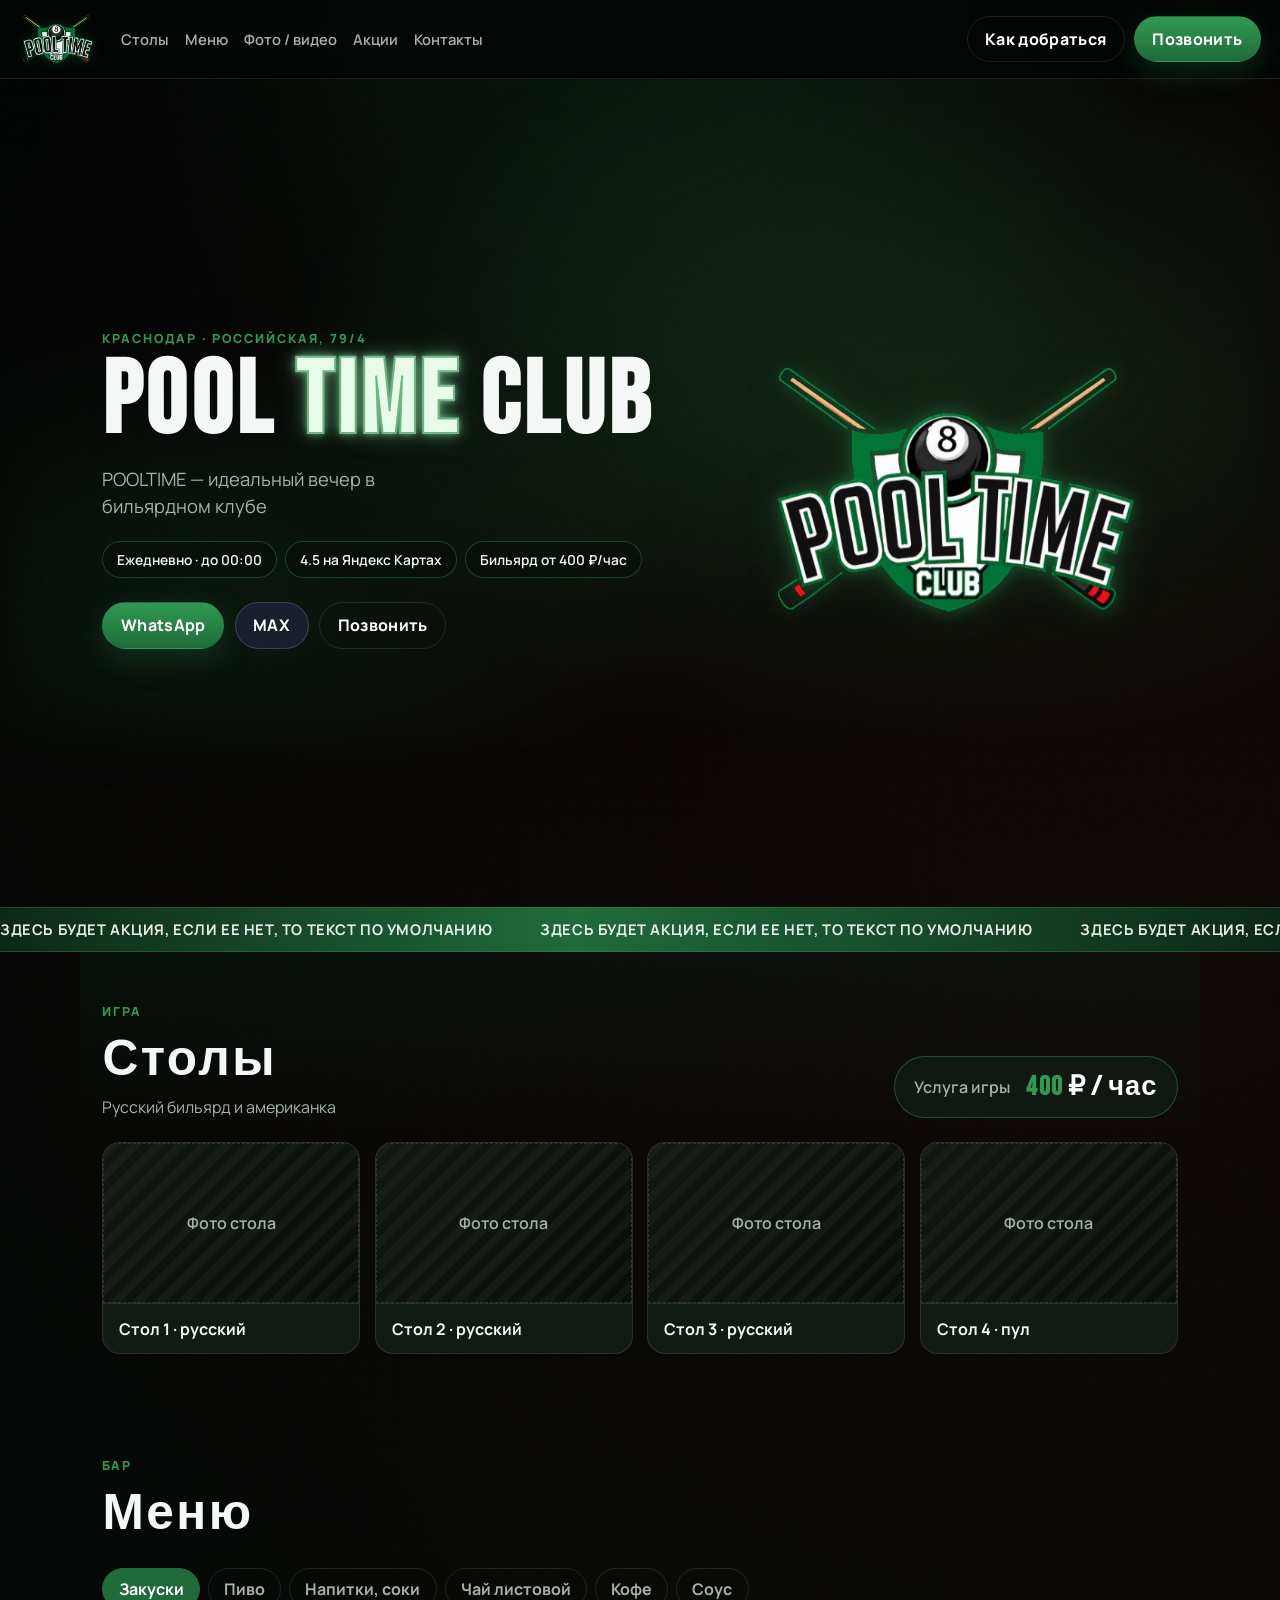
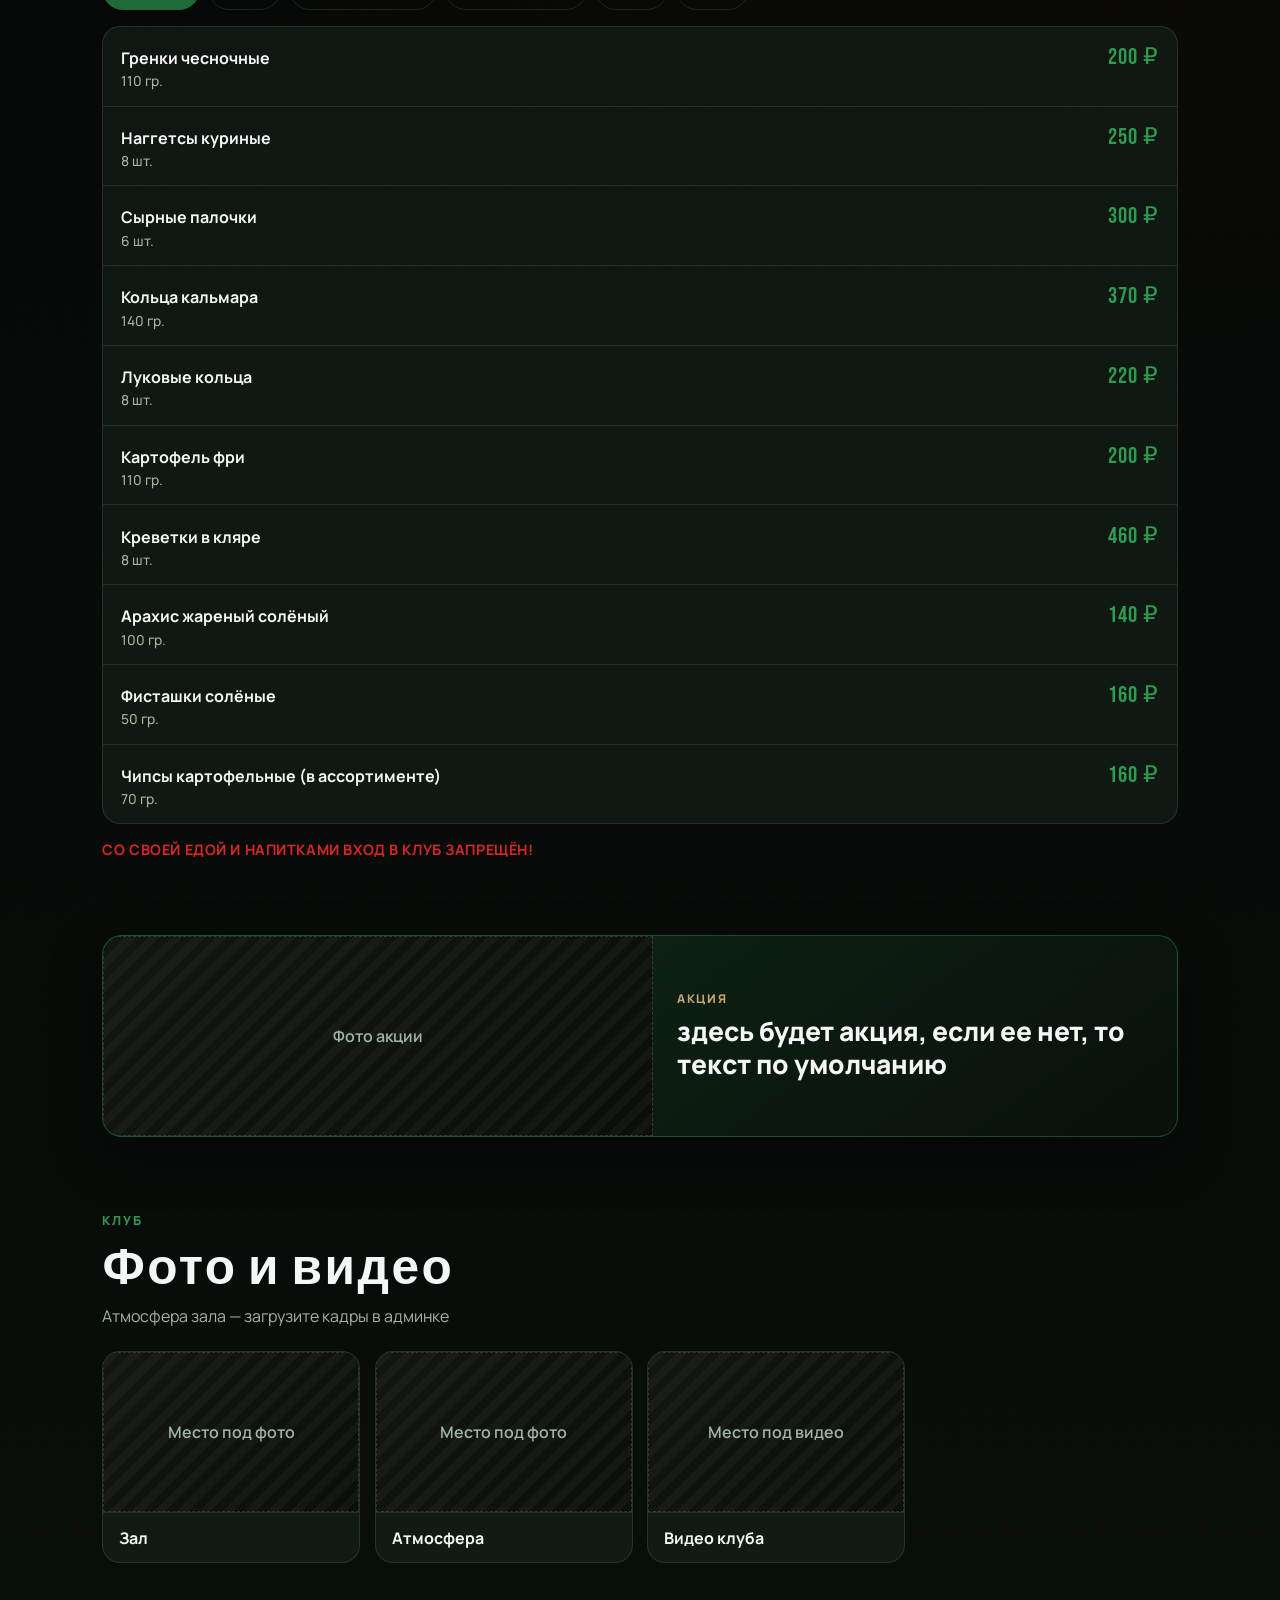
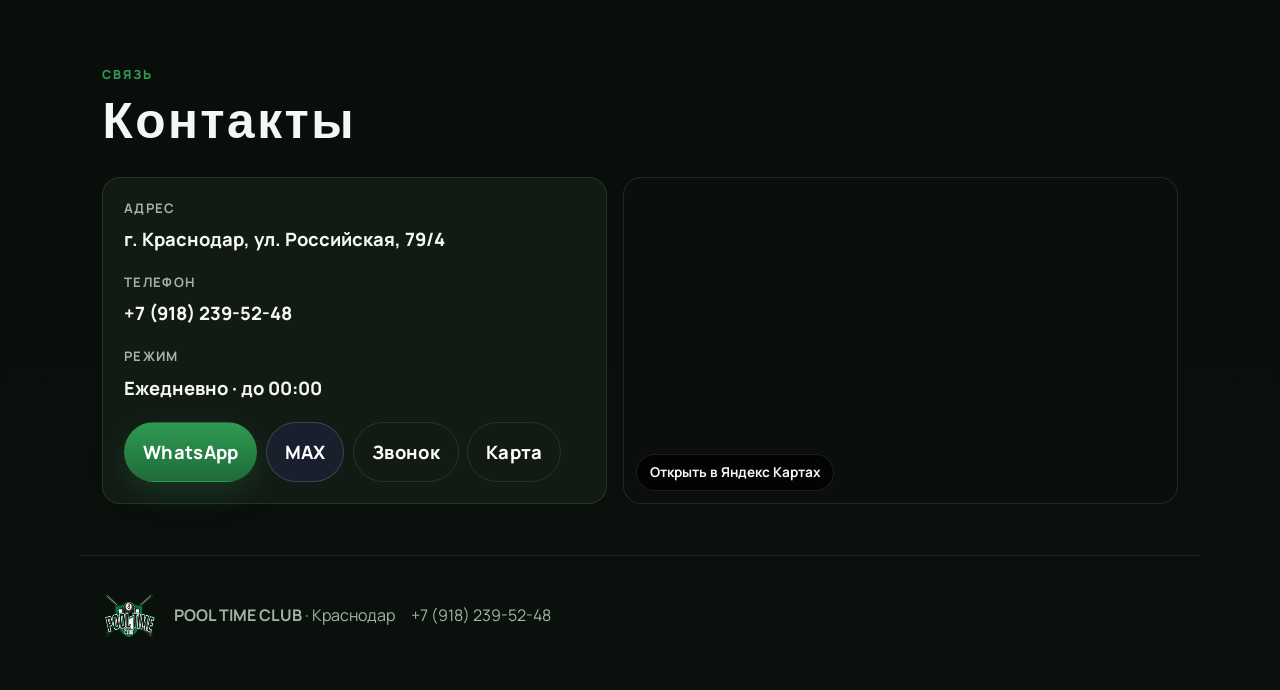
==== index.html @ 6d389b81 "Add files via upload" ====
<!DOCTYPE html>
<html lang="ru" translate="no" class="notranslate">
<head>
  <meta charset="UTF-8" />
  <meta name="viewport" content="width=device-width, initial-scale=1" />
  <meta name="google" content="notranslate" />
  <title>POOL TIME CLUB — бильярд в Краснодаре</title>
  <meta name="description" content="Бильярдный клуб Pool Time: столы, меню, скидки. Краснодар, ул. Российская, 79/4." />
  <link rel="preconnect" href="https://fonts.googleapis.com" />
  <link rel="preconnect" href="https://fonts.gstatic.com" crossorigin />
  <link href="https://fonts.googleapis.com/css2?family=Bebas+Neue&family=Manrope:wght@400;500;600;700;800&display=swap" rel="stylesheet" />
  <link rel="stylesheet" href="styles.css" />
</head>
<body>
  <header class="top">
    <a class="brand" href="#top">
      <img src="img/logo.png?v=edge2" alt="POOL TIME CLUB" width="160" height="113" />
    </a>
    <nav class="nav" id="nav">
      <a href="#tables">Столы</a>
      <a href="#menu">Меню</a>
      <a href="#media">Фото / видео</a>
      <a href="#promo">Акции</a>
      <a href="#contacts">Контакты</a>
    </nav>
    <div class="top__actions">
      <a class="btn btn--ghost" href="#contacts">Как добраться</a>
      <a class="btn btn--primary" id="btn-call-top" href="tel:+79182395248">Позвонить</a>
    </div>
    <button class="nav-toggle" type="button" aria-label="Меню" aria-expanded="false"><span></span></button>
  </header>

  <main id="top">
    <section class="hero">
      <div class="hero__atmosphere" aria-hidden="true"></div>
      <div class="hero__copy">
        <p class="eyebrow">Краснодар · Российская, 79/4</p>
        <h1>POOL <span>TIME</span> CLUB</h1>
        <p class="hero__lead" id="hero-tagline">POOLTIME — идеальный вечер в бильярдном клубе</p>
        <div class="hero__meta">
          <span id="hero-hours">Ежедневно · до 00:00</span>
          <span id="hero-rating">4.5 на Яндекс Картах</span>
          <span id="hero-price">Бильярд от 600 ₽/час</span>
        </div>
        <div class="hero__cta">
          <a class="btn btn--primary" id="btn-wa" href="https://wa.me/79182395248" target="_blank" rel="noopener">WhatsApp</a>
          <a class="btn btn--max" id="btn-max" href="https://max.ru/" target="_blank" rel="noopener">MAX</a>
          <a class="btn btn--ghost" id="btn-call" href="tel:+79182395248">Позвонить</a>
        </div>
      </div>
      <div class="hero__badge" aria-hidden="true">
        <img src="img/logo.png?v=edge2" alt="" />
      </div>
    </section>

    <div class="promo-rail" id="promo-rail" aria-live="polite">
      <div class="promo-rail__track" id="promo-track"></div>
    </div>

    <section class="section section--tables" id="tables">
      <div class="section-head section-head--row">
        <div>
          <p class="eyebrow">Игра</p>
          <h2>Столы</h2>
          <p class="section-lead" id="tables-note">Русский бильярд и американка</p>
        </div>
        <div class="price-pill" id="billiard-pill">
          <span>Услуга игры</span>
          <strong><em id="billiard-price">600</em> ₽ / час</strong>
        </div>
      </div>
      <div class="cards" id="tables-grid"></div>
    </section>

    <section class="section section--menu" id="menu">
      <div class="section-head">
        <p class="eyebrow">Бар</p>
        <h2>Меню</h2>
      </div>
      <div class="menu-tabs" id="menu-tabs" role="tablist"></div>
      <div class="menu-panel" id="menu-panel"></div>
      <p class="menu-note" id="menu-note">Со своей едой и напитками вход в клуб запрещён!</p>
    </section>

    <section class="section section--promo" id="promo">
      <div class="promo-card" id="promo-card">
        <div class="promo-card__media" id="promo-media">
          <div class="placeholder">Фото акции</div>
        </div>
        <div class="promo-card__body">
          <p class="promo-card__label">Акция</p>
          <p class="promo-card__text" id="promo-text">POOLTIME — идеальный вечер в бильярдном клубе</p>
        </div>
      </div>
    </section>

    <section class="section section--media" id="media">
      <div class="section-head">
        <p class="eyebrow">Клуб</p>
        <h2>Фото и видео</h2>
        <p class="section-lead">Атмосфера зала — загрузите кадры в админке</p>
      </div>
      <div class="media-grid" id="media-grid"></div>
    </section>

    <section class="section section--contacts" id="contacts">
      <div class="section-head">
        <p class="eyebrow">Связь</p>
        <h2>Контакты</h2>
      </div>
      <div class="contacts">
        <div class="contacts__info">
          <p><span>Адрес</span><a id="contact-address" href="https://yandex.ru/maps/-/CXBAMBNb" target="_blank" rel="noopener">г. Краснодар, ул. Российская, 79/4</a></p>
          <p><span>Телефон</span><a id="contact-phone" href="tel:+79182395248">+7 (918) 239-52-48</a></p>
          <p><span>Режим</span><strong id="contact-hours">Ежедневно · до 00:00</strong></p>
          <div class="contacts__btns">
            <a class="btn btn--primary" id="c-wa" href="https://wa.me/79182395248" target="_blank" rel="noopener">WhatsApp</a>
            <a class="btn btn--max" id="c-max" href="https://max.ru/" target="_blank" rel="noopener">MAX</a>
            <a class="btn btn--ghost" id="c-call" href="tel:+79182395248">Звонок</a>
            <a class="btn btn--ghost" id="c-maps" href="https://yandex.ru/maps/-/CXBAMBNb" target="_blank" rel="noopener">Карта</a>
          </div>
        </div>
        <div class="contacts__map">
          <iframe title="Pool Time на карте" src="https://yandex.ru/map-widget/v1/?ll=39.050367%2C45.035900&amp;z=16&amp;pt=39.050367,45.035900,pm2rdm&amp;l=map" loading="lazy" referrerpolicy="no-referrer-when-downgrade"></iframe>
          <a class="map-fallback" href="https://yandex.ru/maps/-/CXBAMBNb" target="_blank" rel="noopener">Открыть в Яндекс Картах</a>
        </div>
      </div>
    </section>
  </main>

  <footer class="foot">
    <img src="img/logo.png?v=edge2" alt="" width="72" height="51" />
    <p><strong>POOL TIME CLUB</strong> · Краснодар</p>
    <p id="foot-phone">+7 (918) 239-52-48</p>
  </footer>

  <script src="script.js"></script>
</body>
</html>
---- styles.css ----
:root {
  --bg: #040605;
  --bg-2: #0a100c;
  --panel: #121a14;
  --line: rgba(255, 255, 255, 0.1);
  --green: #1f6b3a;
  --green-2: #2f9a52;
  --green-soft: rgba(47, 154, 82, 0.18);
  --felt: #163d24;
  --text: #f4f7f5;
  --muted: #a3b3a8;
  --red: #d62828;
  --wood: #c4a574;
  --radius: 18px;
  --font: "Manrope", system-ui, sans-serif;
  --display: "Bebas Neue", Impact, sans-serif;
}

* { box-sizing: border-box; }
html { scroll-behavior: smooth; }
body {
  margin: 0;
  font-family: var(--font);
  color: var(--text);
  background-color: var(--bg);
  background-image:
    radial-gradient(ellipse 80% 50% at 50% -10%, rgba(47, 154, 82, 0.2), transparent 55%),
    radial-gradient(circle at 90% 20%, rgba(214, 40, 40, 0.06), transparent 40%),
    linear-gradient(180deg, #020303 0%, var(--bg) 18%, var(--bg-2) 100%);
  min-height: 100vh;
}
img { max-width: 100%; display: block; }
a { color: inherit; text-decoration: none; }
button, input, textarea, select { font: inherit; }

.top {
  position: sticky;
  top: 0;
  z-index: 40;
  display: flex;
  align-items: center;
  gap: 1rem;
  padding: 0.7rem 1.2rem;
  background: rgba(4, 6, 5, 0.92);
  backdrop-filter: blur(14px);
  border-bottom: 1px solid var(--line);
}
.brand img {
  width: 78px;
  height: auto;
  background: transparent;
  filter: drop-shadow(0 0 6px rgba(47, 154, 82, 0.28));
}
.nav {
  display: flex;
  gap: 1rem;
  margin-left: 0.5rem;
  flex: 1;
}
.nav a {
  color: var(--muted);
  font-weight: 600;
  font-size: 0.92rem;
}
.nav a:hover { color: #fff; }
.top__actions { display: flex; gap: 0.55rem; }
.nav-toggle {
  display: none;
  width: 44px; height: 44px;
  border: 1px solid var(--line);
  border-radius: 12px;
  background: transparent;
  position: relative;
}
.nav-toggle span,
.nav-toggle span::before,
.nav-toggle span::after {
  content: "";
  position: absolute;
  left: 12px; right: 12px;
  height: 2px;
  background: #fff;
  top: 50%;
}
.nav-toggle span::before { top: -7px; }
.nav-toggle span::after { top: 7px; }

.btn {
  display: inline-flex;
  align-items: center;
  justify-content: center;
  gap: 0.4rem;
  min-height: 44px;
  padding: 0.7rem 1.1rem;
  border-radius: 999px;
  border: 1px solid transparent;
  font-weight: 750;
  letter-spacing: 0.02em;
  transition: 0.2s ease;
  cursor: pointer;
}
.btn--primary {
  background: linear-gradient(180deg, var(--green-2), var(--green));
  color: #fff;
  box-shadow: 0 10px 30px rgba(31, 107, 58, 0.35);
}
.btn--primary:hover { filter: brightness(1.08); transform: translateY(-1px); }
.btn--max {
  background: #1a1f2e;
  border-color: rgba(255,255,255,0.16);
  color: #fff;
}
.btn--ghost {
  background: transparent;
  border-color: var(--line);
  color: #fff;
}
.btn--ghost:hover { border-color: rgba(255,255,255,0.35); }

/* —— Hero: fuller first viewport —— */
.hero {
  display: grid;
  grid-template-columns: 1.15fr 0.85fr;
  gap: 2rem;
  align-items: center;
  min-height: calc(100vh - 72px);
  padding: 2.5rem 1.4rem 3rem;
  max-width: 1120px;
  margin: 0 auto;
  position: relative;
  overflow: visible;
}
.hero__atmosphere {
  position: absolute;
  inset: -5% -8% auto -8%;
  height: 85%;
  pointer-events: none;
  background:
    radial-gradient(ellipse 70% 75% at 72% 48%, rgba(47, 154, 82, 0.2), transparent 72%),
    radial-gradient(ellipse 50% 55% at 18% 78%, rgba(22, 61, 36, 0.35), transparent 70%);
  filter: blur(28px);
  z-index: 0;
  opacity: 0.95;
}
.hero__copy,
.hero__badge { position: relative; z-index: 1; }
.eyebrow {
  color: var(--green-2);
  text-transform: uppercase;
  letter-spacing: 0.16em;
  font-size: 0.78rem;
  font-weight: 800;
  margin: 0 0 0.6rem;
}
.hero h1 {
  font-family: var(--display);
  font-size: clamp(3.6rem, 9vw, 6.4rem);
  line-height: 0.9;
  margin: 0;
  letter-spacing: 0.04em;
}
.hero h1 span {
  color: #e8fbe8;
  -webkit-text-stroke: 2px #6cb782;
  paint-order: fill stroke;
  text-shadow:
    0 0 6px rgba(108, 183, 130, 0.9),
    0 0 14px rgba(108, 183, 130, 0.65),
    0 0 28px rgba(108, 183, 130, 0.4);
}
.hero__lead {
  margin: 1.1rem 0 1.35rem;
  color: var(--muted);
  font-size: 1.15rem;
  max-width: 34ch;
  line-height: 1.45;
}
.hero__meta {
  display: flex;
  flex-wrap: wrap;
  gap: 0.55rem;
  margin-bottom: 1.5rem;
}
.hero__meta span {
  padding: 0.5rem 0.85rem;
  border-radius: 999px;
  background: rgba(8, 14, 10, 0.75);
  border: 1px solid rgba(47,154,82,0.4);
  font-size: 0.86rem;
  font-weight: 600;
}
.hero__cta { display: flex; flex-wrap: wrap; gap: 0.65rem; }
.hero__badge {
  justify-self: center;
  width: min(400px, 100%);
  animation: floaty 5s ease-in-out infinite;
}
.hero__badge img {
  width: 100%;
  height: auto;
  background: transparent;
  /* glow along silhouette, softer so no square edge */
  filter:
    drop-shadow(0 0 8px rgba(47, 154, 82, 0.4))
    drop-shadow(0 0 20px rgba(47, 154, 82, 0.18));
}
@keyframes floaty {
  0%, 100% { transform: translateY(0); }
  50% { transform: translateY(-10px); }
}

/* —— Marquee under hero —— */
.promo-rail {
  overflow: hidden;
  background:
    linear-gradient(90deg, #0d2818, #1f6b3a 45%, #0d2818);
  border-block: 1px solid rgba(47,154,82,0.35);
  min-height: 44px;
  display: flex;
  align-items: center;
}
.promo-rail__track {
  display: flex;
  gap: 3rem;
  white-space: nowrap;
  width: max-content;
  animation: marquee 90s linear infinite;
  padding: 0.7rem 0;
  font-weight: 700;
  letter-spacing: 0.04em;
  text-transform: uppercase;
  font-size: 0.92rem;
}
.promo-rail__track span { opacity: 0.95; }
@keyframes marquee {
  from { transform: translateX(0); }
  to { transform: translateX(-50%); }
}

.section {
  max-width: 1120px;
  margin: 0 auto;
  padding: 3.2rem 1.4rem;
}
.section--tables {
  background:
    linear-gradient(180deg, rgba(22, 61, 36, 0.18), transparent 40%);
}
.section-head { margin-bottom: 1.5rem; }
.section-head--row {
  display: flex;
  flex-wrap: wrap;
  align-items: flex-end;
  justify-content: space-between;
  gap: 1rem;
}
.section-head h2 {
  font-family: var(--display);
  font-size: clamp(2.1rem, 4.5vw, 3.1rem);
  margin: 0.15rem 0;
  letter-spacing: 0.05em;
}
.section-lead { color: var(--muted); margin: 0.35rem 0 0; }

/* Promo: no giant "Скидки" title — just the card */
.section--promo {
  padding-top: 1.5rem;
  padding-bottom: 1.5rem;
}
.promo-card {
  display: grid;
  grid-template-columns: 1.05fr 1fr;
  gap: 0;
  background: linear-gradient(145deg, rgba(31,107,58,0.35), rgba(10,16,12,0.98));
  border: 1px solid rgba(47,154,82,0.4);
  border-radius: calc(var(--radius) + 2px);
  overflow: hidden;
  min-height: 200px;
  box-shadow: 0 20px 50px rgba(0, 0, 0, 0.35);
}
.promo-card__media {
  min-height: 200px;
  background: #0a0f0b;
  position: relative;
}
.promo-card__media img {
  width: 100%;
  height: 100%;
  object-fit: cover;
  position: absolute;
  inset: 0;
}
.promo-card__body {
  padding: 1.4rem 1.5rem;
  display: grid;
  align-content: center;
  gap: 0.5rem;
}
.promo-card__label {
  margin: 0;
  color: var(--wood);
  text-transform: uppercase;
  letter-spacing: 0.14em;
  font-size: 0.75rem;
  font-weight: 800;
}
.promo-card__text {
  margin: 0;
  font-size: clamp(1.15rem, 2.4vw, 1.65rem);
  font-weight: 800;
  line-height: 1.25;
}

.placeholder {
  width: 100%;
  height: 100%;
  min-height: 160px;
  display: grid;
  place-items: center;
  color: var(--muted);
  border: 1px dashed rgba(255,255,255,0.14);
  background:
    linear-gradient(135deg, rgba(255,255,255,0.03), transparent),
    repeating-linear-gradient(-45deg, transparent, transparent 8px, rgba(255,255,255,0.03) 8px, rgba(255,255,255,0.03) 16px);
  font-weight: 600;
}

.price-pill {
  display: inline-flex;
  align-items: center;
  gap: 1rem;
  padding: 0.85rem 1.2rem;
  border-radius: 999px;
  background: rgba(18, 26, 20, 0.95);
  border: 1px solid rgba(47,154,82,0.45);
  margin: 0;
}
.price-pill span { color: var(--muted); font-weight: 600; }
.price-pill strong {
  font-family: var(--display);
  font-size: 1.7rem;
  letter-spacing: 0.04em;
  color: #fff;
}
.price-pill em { font-style: normal; color: var(--green-2); }

.cards, .media-grid {
  display: grid;
  grid-template-columns: repeat(4, 1fr);
  gap: 0.9rem;
}
.card, .media-card {
  background: var(--panel);
  border: 1px solid var(--line);
  border-radius: var(--radius);
  overflow: hidden;
  min-height: 210px;
  display: flex;
  flex-direction: column;
  transition: border-color 0.2s ease, transform 0.2s ease;
}
.card:hover, .media-card:hover {
  border-color: rgba(47,154,82,0.45);
  transform: translateY(-3px);
}
.card__media, .media-card__media {
  flex: 1;
  min-height: 150px;
  position: relative;
  background: #0a0f0b;
}
.card__media img, .media-card__media img,
.media-card__media video {
  position: absolute;
  inset: 0;
  width: 100%;
  height: 100%;
  object-fit: cover;
}
.card__body, .media-card__body {
  padding: 0.85rem 1rem;
  border-top: 1px solid var(--line);
  font-weight: 700;
}

.menu-tabs {
  display: flex;
  flex-wrap: wrap;
  gap: 0.5rem;
  margin-bottom: 1rem;
}
.menu-tabs button {
  border: 1px solid var(--line);
  background: transparent;
  color: var(--muted);
  border-radius: 999px;
  padding: 0.55rem 0.95rem;
  font-weight: 700;
  cursor: pointer;
}
.menu-tabs button.is-active {
  color: #fff;
  background: var(--green);
  border-color: var(--green);
}
.menu-panel {
  background: rgba(18, 26, 20, 0.9);
  border: 1px solid var(--line);
  border-radius: var(--radius);
  overflow: hidden;
}
.menu-row {
  display: grid;
  grid-template-columns: 1fr auto;
  gap: 0.8rem;
  padding: 0.95rem 1.1rem;
  border-bottom: 1px solid var(--line);
  align-items: baseline;
}
.menu-row:last-child { border-bottom: 0; }
.menu-row__name { font-weight: 700; }
.menu-row__meta {
  display: block;
  color: var(--muted);
  font-size: 0.86rem;
  font-weight: 500;
  margin-top: 0.15rem;
}
.menu-row__price {
  font-family: var(--display);
  font-size: 1.45rem;
  letter-spacing: 0.04em;
  color: var(--green-2);
  white-space: nowrap;
}
.menu-note {
  margin: 1rem 0 0;
  color: var(--red);
  font-weight: 700;
  text-transform: uppercase;
  letter-spacing: 0.04em;
  font-size: 0.9rem;
}

.contacts {
  display: grid;
  grid-template-columns: 1fr 1.1fr;
  gap: 1rem;
}
.contacts__info {
  background: var(--panel);
  border: 1px solid var(--line);
  border-radius: var(--radius);
  padding: 1.3rem;
  display: grid;
  gap: 1rem;
}
.contacts__info p { margin: 0; display: grid; gap: 0.25rem; }
.contacts__info span {
  color: var(--muted);
  font-size: 0.82rem;
  text-transform: uppercase;
  letter-spacing: 0.1em;
  font-weight: 700;
}
.contacts__info a, .contacts__info strong {
  font-size: 1.15rem;
  font-weight: 750;
}
.contacts__btns { display: flex; flex-wrap: wrap; gap: 0.55rem; }
.contacts__map {
  border-radius: var(--radius);
  overflow: hidden;
  border: 1px solid var(--line);
  background: #0a0f0b;
  min-height: 320px;
  position: relative;
}
.contacts__map iframe {
  width: 100%;
  height: 100%;
  min-height: 320px;
  border: 0;
  filter: grayscale(0.25) contrast(1.05);
}
.map-fallback {
  position: absolute;
  left: 12px; bottom: 12px;
  padding: 0.55rem 0.8rem;
  border-radius: 999px;
  background: rgba(0,0,0,0.75);
  border: 1px solid var(--line);
  font-weight: 700;
  font-size: 0.85rem;
}

.foot {
  max-width: 1120px;
  margin: 0 auto;
  padding: 2rem 1.4rem 3rem;
  display: flex;
  align-items: center;
  gap: 1rem;
  color: var(--muted);
  border-top: 1px solid var(--line);
}
.foot img { width: 56px; }

@media (max-width: 920px) {
  .hero {
    grid-template-columns: 1fr;
    min-height: auto;
    padding-top: 1.5rem;
    padding-bottom: 2rem;
  }
  .promo-card, .contacts { grid-template-columns: 1fr; }
  .cards, .media-grid { grid-template-columns: repeat(2, 1fr); }
  .hero__badge { order: -1; width: min(240px, 62%); margin: 0 auto; }
  .nav, .top__actions { display: none; }
  .top.is-open .nav {
    display: flex;
    flex-direction: column;
    position: absolute;
    left: 0; right: 0; top: 100%;
    background: #0b0f0c;
    padding: 1rem 1.2rem 1.2rem;
    border-bottom: 1px solid var(--line);
  }
  .nav-toggle { display: inline-block; margin-left: auto; }
  .section-head--row { align-items: flex-start; }
}
@media (max-width: 560px) {
  .cards, .media-grid { grid-template-columns: 1fr; }
}
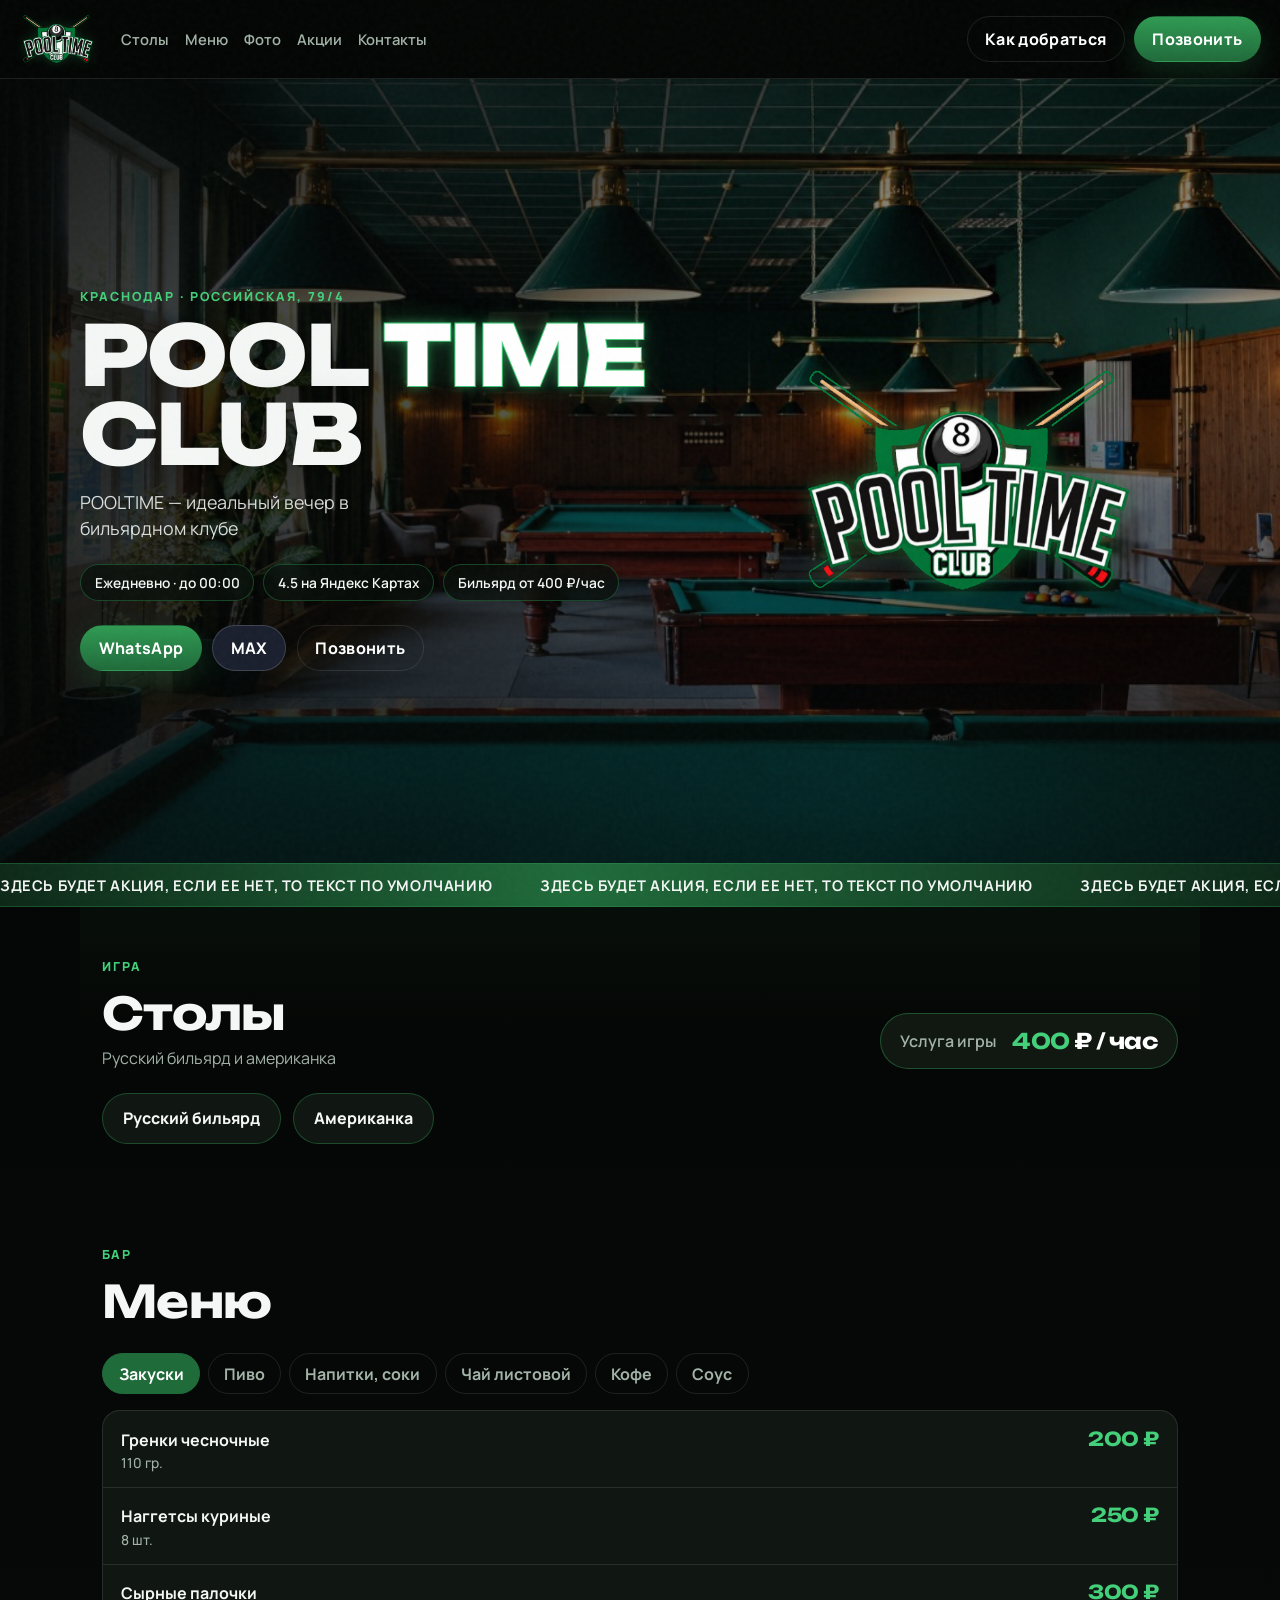
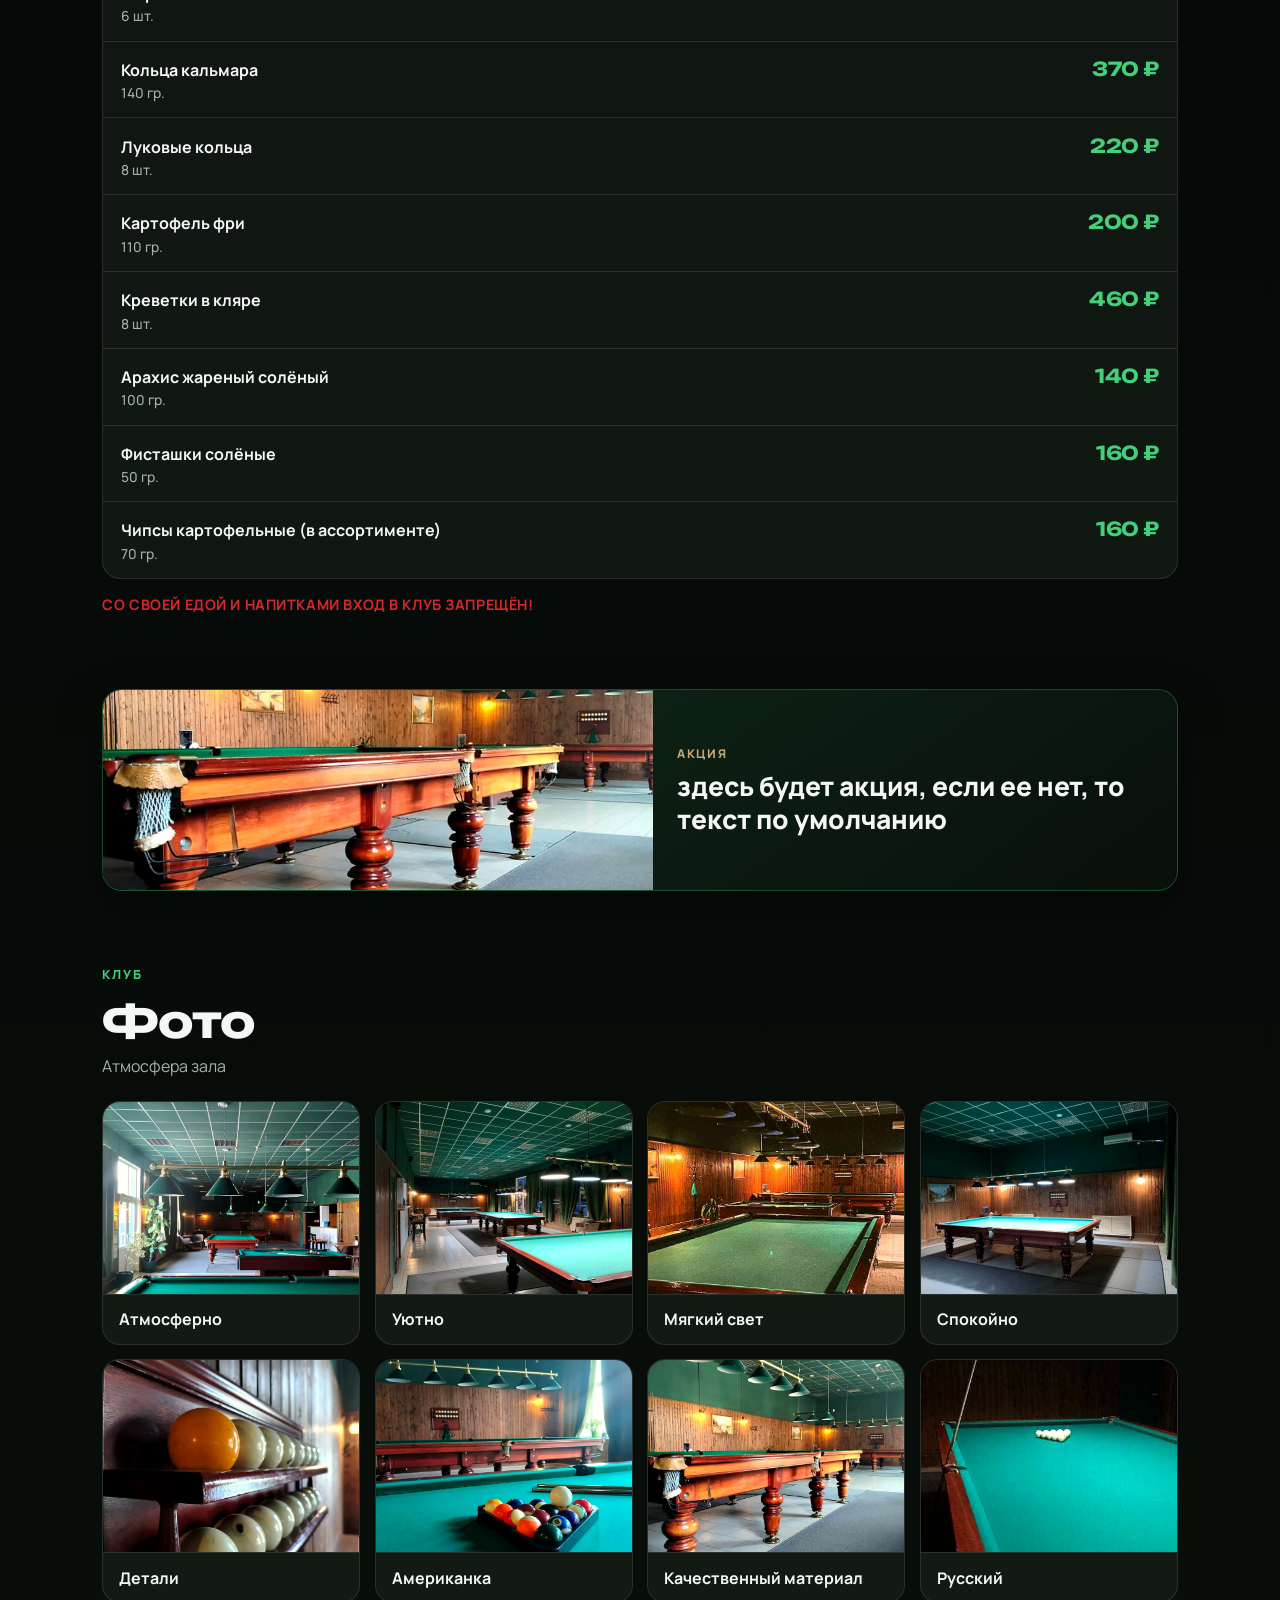
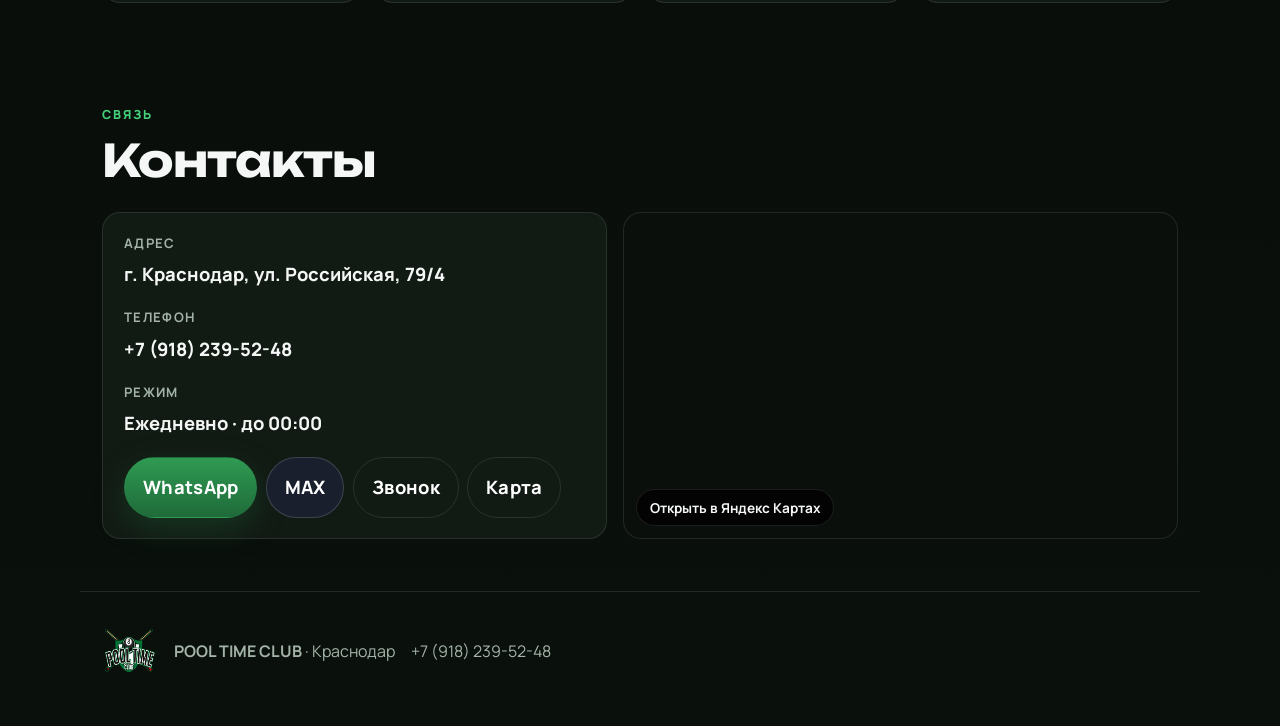
==== commit e5bae0e4: "Add files via upload" ====
--- a/index.html
+++ b/index.html
@@ -5,21 +5,23 @@
   <meta name="viewport" content="width=device-width, initial-scale=1" />
   <meta name="google" content="notranslate" />
   <title>POOL TIME CLUB — бильярд в Краснодаре</title>
-  <meta name="description" content="Бильярдный клуб Pool Time: столы, меню, скидки. Краснодар, ул. Российская, 79/4." />
+  <meta name="description" content="Бильярдный клуб Pool Time: столы, меню, акции. Краснодар, ул. Российская, 79/4." />
   <link rel="preconnect" href="https://fonts.googleapis.com" />
   <link rel="preconnect" href="https://fonts.gstatic.com" crossorigin />
-  <link href="https://fonts.googleapis.com/css2?family=Bebas+Neue&family=Manrope:wght@400;500;600;700;800&display=swap" rel="stylesheet" />
-  <link rel="stylesheet" href="styles.css" />
+  <link href="https://fonts.googleapis.com/css2?family=Manrope:wght@400;500;600;700;800&family=Unbounded:wght@500;600;700;800&display=swap" rel="stylesheet" />
+  <link rel="stylesheet" href="styles.css?v=hybrid3" />
 </head>
 <body>
-  <header class="top">
+  <div class="noise" aria-hidden="true"></div>
+
+  <header class="top" id="header">
     <a class="brand" href="#top">
       <img src="img/logo.png?v=edge2" alt="POOL TIME CLUB" width="160" height="113" />
     </a>
     <nav class="nav" id="nav">
       <a href="#tables">Столы</a>
       <a href="#menu">Меню</a>
-      <a href="#media">Фото / видео</a>
+      <a href="#media">Фото</a>
       <a href="#promo">Акции</a>
       <a href="#contacts">Контакты</a>
     </nav>
@@ -32,30 +34,34 @@
 
   <main id="top">
     <section class="hero">
-      <div class="hero__atmosphere" aria-hidden="true"></div>
-      <div class="hero__copy">
-        <p class="eyebrow">Краснодар · Российская, 79/4</p>
-        <h1>POOL <span>TIME</span> CLUB</h1>
-        <p class="hero__lead" id="hero-tagline">POOLTIME — идеальный вечер в бильярдном клубе</p>
-        <div class="hero__meta">
-          <span id="hero-hours">Ежедневно · до 00:00</span>
-          <span id="hero-rating">4.5 на Яндекс Картах</span>
-          <span id="hero-price">Бильярд от 600 ₽/час</span>
+      <div class="hero__photo" aria-hidden="true">
+        <img src="img/gallery/hero.jpg?v=2" alt="" fetchpriority="high" />
+      </div>
+      <div class="hero__grade" aria-hidden="true"></div>
+      <div class="hero__inner">
+        <div class="hero__copy">
+          <p class="eyebrow">Краснодар · Российская, 79/4</p>
+          <h1>POOL <span>TIME</span> CLUB</h1>
+          <p class="hero__lead" id="hero-tagline">POOLTIME — идеальный вечер в бильярдном клубе</p>
+          <div class="hero__meta">
+            <span id="hero-hours">Ежедневно · до 00:00</span>
+            <span id="hero-rating">4.5 на Яндекс Картах</span>
+            <span id="hero-price">Бильярд от 400 ₽/час</span>
+          </div>
+          <div class="hero__cta">
+            <a class="btn btn--primary" id="btn-wa" href="https://wa.me/79182395248" target="_blank" rel="noopener">WhatsApp</a>
+            <a class="btn btn--max" id="btn-max" href="https://max.ru/" target="_blank" rel="noopener">MAX</a>
+            <a class="btn btn--ghost" id="btn-call" href="tel:+79182395248">Позвонить</a>
+          </div>
         </div>
-        <div class="hero__cta">
-          <a class="btn btn--primary" id="btn-wa" href="https://wa.me/79182395248" target="_blank" rel="noopener">WhatsApp</a>
-          <a class="btn btn--max" id="btn-max" href="https://max.ru/" target="_blank" rel="noopener">MAX</a>
-          <a class="btn btn--ghost" id="btn-call" href="tel:+79182395248">Позвонить</a>
+        <div class="hero__badge" aria-hidden="true">
+          <img src="img/logo.png?v=edge2" alt="" />
         </div>
       </div>
-      <div class="hero__badge" aria-hidden="true">
-        <img src="img/logo.png?v=edge2" alt="" />
+      <div class="promo-rail" id="promo-rail" aria-live="polite">
+        <div class="promo-rail__track" id="promo-track"></div>
       </div>
     </section>
-
-    <div class="promo-rail" id="promo-rail" aria-live="polite">
-      <div class="promo-rail__track" id="promo-track"></div>
-    </div>
 
     <section class="section section--tables" id="tables">
       <div class="section-head section-head--row">
@@ -66,10 +72,13 @@
         </div>
         <div class="price-pill" id="billiard-pill">
           <span>Услуга игры</span>
-          <strong><em id="billiard-price">600</em> ₽ / час</strong>
+          <strong><em id="billiard-price">400</em> ₽ / час</strong>
         </div>
       </div>
-      <div class="cards" id="tables-grid"></div>
+      <div class="tables-types" id="tables-types">
+        <div class="tables-type">Русский бильярд</div>
+        <div class="tables-type">Американка</div>
+      </div>
     </section>
 
     <section class="section section--menu" id="menu">
@@ -97,8 +106,8 @@
     <section class="section section--media" id="media">
       <div class="section-head">
         <p class="eyebrow">Клуб</p>
-        <h2>Фото и видео</h2>
-        <p class="section-lead">Атмосфера зала — загрузите кадры в админке</p>
+        <h2>Фото</h2>
+        <p class="section-lead">Атмосфера зала</p>
       </div>
       <div class="media-grid" id="media-grid"></div>
     </section>
@@ -134,6 +143,6 @@
     <p id="foot-phone">+7 (918) 239-52-48</p>
   </footer>
 
-  <script src="script.js"></script>
+  <script src="script.js?v=hybrid3"></script>
 </body>
 </html>
--- a/styles.css
+++ b/styles.css
@@ -5,7 +5,7 @@
   --line: rgba(255, 255, 255, 0.1);
   --green: #1f6b3a;
   --green-2: #2f9a52;
-  --green-soft: rgba(47, 154, 82, 0.18);
+  --lime: #44d07a;
   --felt: #163d24;
   --text: #f4f7f5;
   --muted: #a3b3a8;
@@ -13,7 +13,8 @@
   --wood: #c4a574;
   --radius: 18px;
   --font: "Manrope", system-ui, sans-serif;
-  --display: "Bebas Neue", Impact, sans-serif;
+  --display: "Unbounded", system-ui, sans-serif;
+  --max: 1120px;
 }
 
 * { box-sizing: border-box; }
@@ -24,14 +25,22 @@
   color: var(--text);
   background-color: var(--bg);
   background-image:
-    radial-gradient(ellipse 80% 50% at 50% -10%, rgba(47, 154, 82, 0.2), transparent 55%),
-    radial-gradient(circle at 90% 20%, rgba(214, 40, 40, 0.06), transparent 40%),
+    radial-gradient(ellipse 80% 50% at 50% -10%, rgba(47, 154, 82, 0.16), transparent 55%),
     linear-gradient(180deg, #020303 0%, var(--bg) 18%, var(--bg-2) 100%);
   min-height: 100vh;
 }
 img { max-width: 100%; display: block; }
 a { color: inherit; text-decoration: none; }
 button, input, textarea, select { font: inherit; }
+
+.noise {
+  pointer-events: none;
+  position: fixed;
+  inset: 0;
+  z-index: 80;
+  opacity: 0.03;
+  background-image: url("data:image/svg+xml,%3Csvg viewBox='0 0 200 200' xmlns='http://www.w3.org/2000/svg'%3E%3Cfilter id='n'%3E%3CfeTurbulence type='fractalNoise' baseFrequency='0.85' numOctaves='2' stitchTiles='stitch'/%3E%3C/filter%3E%3Crect width='100%25' height='100%25' filter='url(%23n)'/%3E%3C/svg%3E");
+}
 
 .top {
   position: sticky;
@@ -48,7 +57,6 @@
 .brand img {
   width: 78px;
   height: auto;
-  background: transparent;
   filter: drop-shadow(0 0 6px rgba(47, 154, 82, 0.28));
 }
 .nav {
@@ -66,18 +74,21 @@
 .top__actions { display: flex; gap: 0.55rem; }
 .nav-toggle {
   display: none;
-  width: 44px; height: 44px;
+  width: 44px;
+  height: 44px;
   border: 1px solid var(--line);
   border-radius: 12px;
   background: transparent;
   position: relative;
+  cursor: pointer;
 }
 .nav-toggle span,
 .nav-toggle span::before,
 .nav-toggle span::after {
   content: "";
   position: absolute;
-  left: 12px; right: 12px;
+  left: 12px;
+  right: 12px;
   height: 2px;
   background: #fff;
   top: 50%;
@@ -107,7 +118,7 @@
 .btn--primary:hover { filter: brightness(1.08); transform: translateY(-1px); }
 .btn--max {
   background: #1a1f2e;
-  border-color: rgba(255,255,255,0.16);
+  border-color: rgba(255, 255, 255, 0.16);
   color: #fff;
 }
 .btn--ghost {
@@ -115,37 +126,49 @@
   border-color: var(--line);
   color: #fff;
 }
-.btn--ghost:hover { border-color: rgba(255,255,255,0.35); }
-
-/* —— Hero: fuller first viewport —— */
+.btn--ghost:hover { border-color: rgba(255, 255, 255, 0.35); }
+
+/* Hero: git split + full-bleed photo */
 .hero {
+  position: relative;
+  min-height: calc(100vh - 72px);
+  min-height: calc(100dvh - 72px);
+  overflow: hidden;
+  display: flex;
+  align-items: center;
+}
+.hero__photo,
+.hero__grade {
+  position: absolute;
+  inset: 0;
+  z-index: 0;
+}
+.hero__photo img {
+  width: 100%;
+  height: 100%;
+  object-fit: cover;
+  object-position: 48% 40%;
+  transform: scale(1.03);
+  filter: saturate(1.06) contrast(1.03);
+}
+.hero__grade {
+  background:
+    linear-gradient(105deg, rgba(4, 6, 5, 0.88) 0%, rgba(4, 6, 5, 0.62) 42%, rgba(4, 6, 5, 0.28) 70%, rgba(4, 6, 5, 0.55) 100%),
+    linear-gradient(180deg, rgba(4, 6, 5, 0.4) 0%, transparent 28%, rgba(4, 6, 5, 0.75) 100%);
+}
+.hero__inner {
+  position: relative;
+  z-index: 1;
+  width: min(var(--max), calc(100% - 2.8rem));
+  margin: 0 auto;
+  padding: 2.5rem 0 4.2rem;
   display: grid;
   grid-template-columns: 1.15fr 0.85fr;
   gap: 2rem;
   align-items: center;
-  min-height: calc(100vh - 72px);
-  padding: 2.5rem 1.4rem 3rem;
-  max-width: 1120px;
-  margin: 0 auto;
-  position: relative;
-  overflow: visible;
-}
-.hero__atmosphere {
-  position: absolute;
-  inset: -5% -8% auto -8%;
-  height: 85%;
-  pointer-events: none;
-  background:
-    radial-gradient(ellipse 70% 75% at 72% 48%, rgba(47, 154, 82, 0.2), transparent 72%),
-    radial-gradient(ellipse 50% 55% at 18% 78%, rgba(22, 61, 36, 0.35), transparent 70%);
-  filter: blur(28px);
-  z-index: 0;
-  opacity: 0.95;
-}
-.hero__copy,
-.hero__badge { position: relative; z-index: 1; }
+}
 .eyebrow {
-  color: var(--green-2);
+  color: var(--lime);
   text-transform: uppercase;
   letter-spacing: 0.16em;
   font-size: 0.78rem;
@@ -154,24 +177,25 @@
 }
 .hero h1 {
   font-family: var(--display);
-  font-size: clamp(3.6rem, 9vw, 6.4rem);
-  line-height: 0.9;
+  font-size: clamp(2.8rem, 7vw, 5.2rem);
+  line-height: 0.95;
   margin: 0;
-  letter-spacing: 0.04em;
+  letter-spacing: -0.02em;
+  font-weight: 800;
+  text-shadow: 0 12px 40px rgba(0, 0, 0, 0.45);
 }
 .hero h1 span {
-  color: #e8fbe8;
-  -webkit-text-stroke: 2px #6cb782;
-  paint-order: fill stroke;
+  color: #fff;
+  -webkit-text-stroke: 2px rgba(68, 208, 122, 0.95);
+  paint-order: stroke fill;
   text-shadow:
-    0 0 6px rgba(108, 183, 130, 0.9),
-    0 0 14px rgba(108, 183, 130, 0.65),
-    0 0 28px rgba(108, 183, 130, 0.4);
+    0 0 10px rgba(68, 208, 122, 0.55),
+    0 0 28px rgba(68, 208, 122, 0.3);
 }
 .hero__lead {
   margin: 1.1rem 0 1.35rem;
-  color: var(--muted);
-  font-size: 1.15rem;
+  color: rgba(244, 247, 245, 0.88);
+  font-size: 1.12rem;
   max-width: 34ch;
   line-height: 1.45;
 }
@@ -184,37 +208,39 @@
 .hero__meta span {
   padding: 0.5rem 0.85rem;
   border-radius: 999px;
-  background: rgba(8, 14, 10, 0.75);
-  border: 1px solid rgba(47,154,82,0.4);
+  background: rgba(8, 14, 10, 0.72);
+  border: 1px solid rgba(47, 154, 82, 0.4);
+  backdrop-filter: blur(8px);
   font-size: 0.86rem;
   font-weight: 600;
 }
 .hero__cta { display: flex; flex-wrap: wrap; gap: 0.65rem; }
 .hero__badge {
   justify-self: center;
-  width: min(400px, 100%);
+  width: min(360px, 100%);
   animation: floaty 5s ease-in-out infinite;
 }
 .hero__badge img {
   width: 100%;
   height: auto;
-  background: transparent;
-  /* glow along silhouette, softer so no square edge */
   filter:
-    drop-shadow(0 0 8px rgba(47, 154, 82, 0.4))
-    drop-shadow(0 0 20px rgba(47, 154, 82, 0.18));
+    drop-shadow(0 0 10px rgba(47, 154, 82, 0.45))
+    drop-shadow(0 18px 40px rgba(0, 0, 0, 0.45));
 }
 @keyframes floaty {
   0%, 100% { transform: translateY(0); }
   50% { transform: translateY(-10px); }
 }
 
-/* —— Marquee under hero —— */
 .promo-rail {
-  overflow: hidden;
-  background:
-    linear-gradient(90deg, #0d2818, #1f6b3a 45%, #0d2818);
-  border-block: 1px solid rgba(47,154,82,0.35);
+  position: absolute;
+  left: 0;
+  right: 0;
+  bottom: 0;
+  z-index: 2;
+  overflow: hidden;
+  background: linear-gradient(90deg, #0d2818, #1f6b3a 45%, #0d2818);
+  border-block: 1px solid rgba(47, 154, 82, 0.35);
   min-height: 44px;
   display: flex;
   align-items: center;
@@ -231,20 +257,31 @@
   text-transform: uppercase;
   font-size: 0.92rem;
 }
-.promo-rail__track span { opacity: 0.95; }
 @keyframes marquee {
   from { transform: translateX(0); }
   to { transform: translateX(-50%); }
 }
 
+.tables-types {
+  display: flex;
+  flex-wrap: wrap;
+  gap: 0.7rem;
+}
+.tables-type {
+  padding: 0.85rem 1.25rem;
+  border-radius: 999px;
+  border: 1px solid rgba(47, 154, 82, 0.4);
+  background: rgba(18, 26, 20, 0.9);
+  font-weight: 750;
+}
+
 .section {
-  max-width: 1120px;
+  max-width: var(--max);
   margin: 0 auto;
   padding: 3.2rem 1.4rem;
 }
 .section--tables {
-  background:
-    linear-gradient(180deg, rgba(22, 61, 36, 0.18), transparent 40%);
+  background: linear-gradient(180deg, rgba(22, 61, 36, 0.14), transparent 42%);
 }
 .section-head { margin-bottom: 1.5rem; }
 .section-head--row {
@@ -256,13 +293,13 @@
 }
 .section-head h2 {
   font-family: var(--display);
-  font-size: clamp(2.1rem, 4.5vw, 3.1rem);
+  font-size: clamp(1.9rem, 4vw, 2.8rem);
   margin: 0.15rem 0;
-  letter-spacing: 0.05em;
+  letter-spacing: -0.02em;
+  font-weight: 700;
 }
 .section-lead { color: var(--muted); margin: 0.35rem 0 0; }
 
-/* Promo: no giant "Скидки" title — just the card */
 .section--promo {
   padding-top: 1.5rem;
   padding-bottom: 1.5rem;
@@ -271,8 +308,8 @@
   display: grid;
   grid-template-columns: 1.05fr 1fr;
   gap: 0;
-  background: linear-gradient(145deg, rgba(31,107,58,0.35), rgba(10,16,12,0.98));
-  border: 1px solid rgba(47,154,82,0.4);
+  background: linear-gradient(145deg, rgba(31, 107, 58, 0.35), rgba(10, 16, 12, 0.98));
+  border: 1px solid rgba(47, 154, 82, 0.4);
   border-radius: calc(var(--radius) + 2px);
   overflow: hidden;
   min-height: 200px;
@@ -287,6 +324,7 @@
   width: 100%;
   height: 100%;
   object-fit: cover;
+  object-position: center;
   position: absolute;
   inset: 0;
 }
@@ -318,10 +356,10 @@
   display: grid;
   place-items: center;
   color: var(--muted);
-  border: 1px dashed rgba(255,255,255,0.14);
+  border: 1px dashed rgba(255, 255, 255, 0.14);
   background:
-    linear-gradient(135deg, rgba(255,255,255,0.03), transparent),
-    repeating-linear-gradient(-45deg, transparent, transparent 8px, rgba(255,255,255,0.03) 8px, rgba(255,255,255,0.03) 16px);
+    linear-gradient(135deg, rgba(255, 255, 255, 0.03), transparent),
+    repeating-linear-gradient(-45deg, transparent, transparent 8px, rgba(255, 255, 255, 0.03) 8px, rgba(255, 255, 255, 0.03) 16px);
   font-weight: 600;
 }
 
@@ -332,52 +370,59 @@
   padding: 0.85rem 1.2rem;
   border-radius: 999px;
   background: rgba(18, 26, 20, 0.95);
-  border: 1px solid rgba(47,154,82,0.45);
+  border: 1px solid rgba(47, 154, 82, 0.45);
   margin: 0;
 }
 .price-pill span { color: var(--muted); font-weight: 600; }
 .price-pill strong {
   font-family: var(--display);
-  font-size: 1.7rem;
-  letter-spacing: 0.04em;
+  font-size: 1.35rem;
+  letter-spacing: -0.02em;
   color: #fff;
-}
-.price-pill em { font-style: normal; color: var(--green-2); }
-
-.cards, .media-grid {
+  font-weight: 700;
+}
+.price-pill em { font-style: normal; color: var(--lime); }
+
+.cards,
+.media-grid {
   display: grid;
   grid-template-columns: repeat(4, 1fr);
   gap: 0.9rem;
 }
-.card, .media-card {
+.card,
+.media-card {
   background: var(--panel);
   border: 1px solid var(--line);
   border-radius: var(--radius);
   overflow: hidden;
-  min-height: 210px;
   display: flex;
   flex-direction: column;
   transition: border-color 0.2s ease, transform 0.2s ease;
 }
-.card:hover, .media-card:hover {
-  border-color: rgba(47,154,82,0.45);
+.card:hover,
+.media-card:hover {
+  border-color: rgba(47, 154, 82, 0.45);
   transform: translateY(-3px);
 }
-.card__media, .media-card__media {
-  flex: 1;
-  min-height: 150px;
+.card__media,
+.media-card__media {
   position: relative;
+  aspect-ratio: 4 / 3;
   background: #0a0f0b;
-}
-.card__media img, .media-card__media img,
+  overflow: hidden;
+}
+.card__media img,
+.media-card__media img,
 .media-card__media video {
   position: absolute;
   inset: 0;
   width: 100%;
   height: 100%;
   object-fit: cover;
-}
-.card__body, .media-card__body {
+  object-position: center 40%;
+}
+.card__body,
+.media-card__body {
   padding: 0.85rem 1rem;
   border-top: 1px solid var(--line);
   font-weight: 700;
@@ -428,10 +473,11 @@
 }
 .menu-row__price {
   font-family: var(--display);
-  font-size: 1.45rem;
-  letter-spacing: 0.04em;
-  color: var(--green-2);
+  font-size: 1.2rem;
+  letter-spacing: -0.02em;
+  color: var(--lime);
   white-space: nowrap;
+  font-weight: 700;
 }
 .menu-note {
   margin: 1rem 0 0;
@@ -463,7 +509,8 @@
   letter-spacing: 0.1em;
   font-weight: 700;
 }
-.contacts__info a, .contacts__info strong {
+.contacts__info a,
+.contacts__info strong {
   font-size: 1.15rem;
   font-weight: 750;
 }
@@ -485,17 +532,18 @@
 }
 .map-fallback {
   position: absolute;
-  left: 12px; bottom: 12px;
+  left: 12px;
+  bottom: 12px;
   padding: 0.55rem 0.8rem;
   border-radius: 999px;
-  background: rgba(0,0,0,0.75);
+  background: rgba(0, 0, 0, 0.75);
   border: 1px solid var(--line);
   font-weight: 700;
   font-size: 0.85rem;
 }
 
 .foot {
-  max-width: 1120px;
+  max-width: var(--max);
   margin: 0 auto;
   padding: 2rem 1.4rem 3rem;
   display: flex;
@@ -507,21 +555,30 @@
 .foot img { width: 56px; }
 
 @media (max-width: 920px) {
-  .hero {
+  .hero { min-height: auto; }
+  .hero__inner {
     grid-template-columns: 1fr;
-    min-height: auto;
     padding-top: 1.5rem;
     padding-bottom: 2rem;
   }
-  .promo-card, .contacts { grid-template-columns: 1fr; }
-  .cards, .media-grid { grid-template-columns: repeat(2, 1fr); }
-  .hero__badge { order: -1; width: min(240px, 62%); margin: 0 auto; }
-  .nav, .top__actions { display: none; }
+  .hero__badge {
+    order: -1;
+    width: min(220px, 58%);
+    margin: 0 auto;
+  }
+  .promo-card,
+  .contacts { grid-template-columns: 1fr; }
+  .cards,
+  .media-grid { grid-template-columns: repeat(2, 1fr); }
+  .nav,
+  .top__actions { display: none; }
   .top.is-open .nav {
     display: flex;
     flex-direction: column;
     position: absolute;
-    left: 0; right: 0; top: 100%;
+    left: 0;
+    right: 0;
+    top: 100%;
     background: #0b0f0c;
     padding: 1rem 1.2rem 1.2rem;
     border-bottom: 1px solid var(--line);
@@ -530,5 +587,6 @@
   .section-head--row { align-items: flex-start; }
 }
 @media (max-width: 560px) {
-  .cards, .media-grid { grid-template-columns: 1fr; }
-}
+  .cards,
+  .media-grid { grid-template-columns: 1fr; }
+}
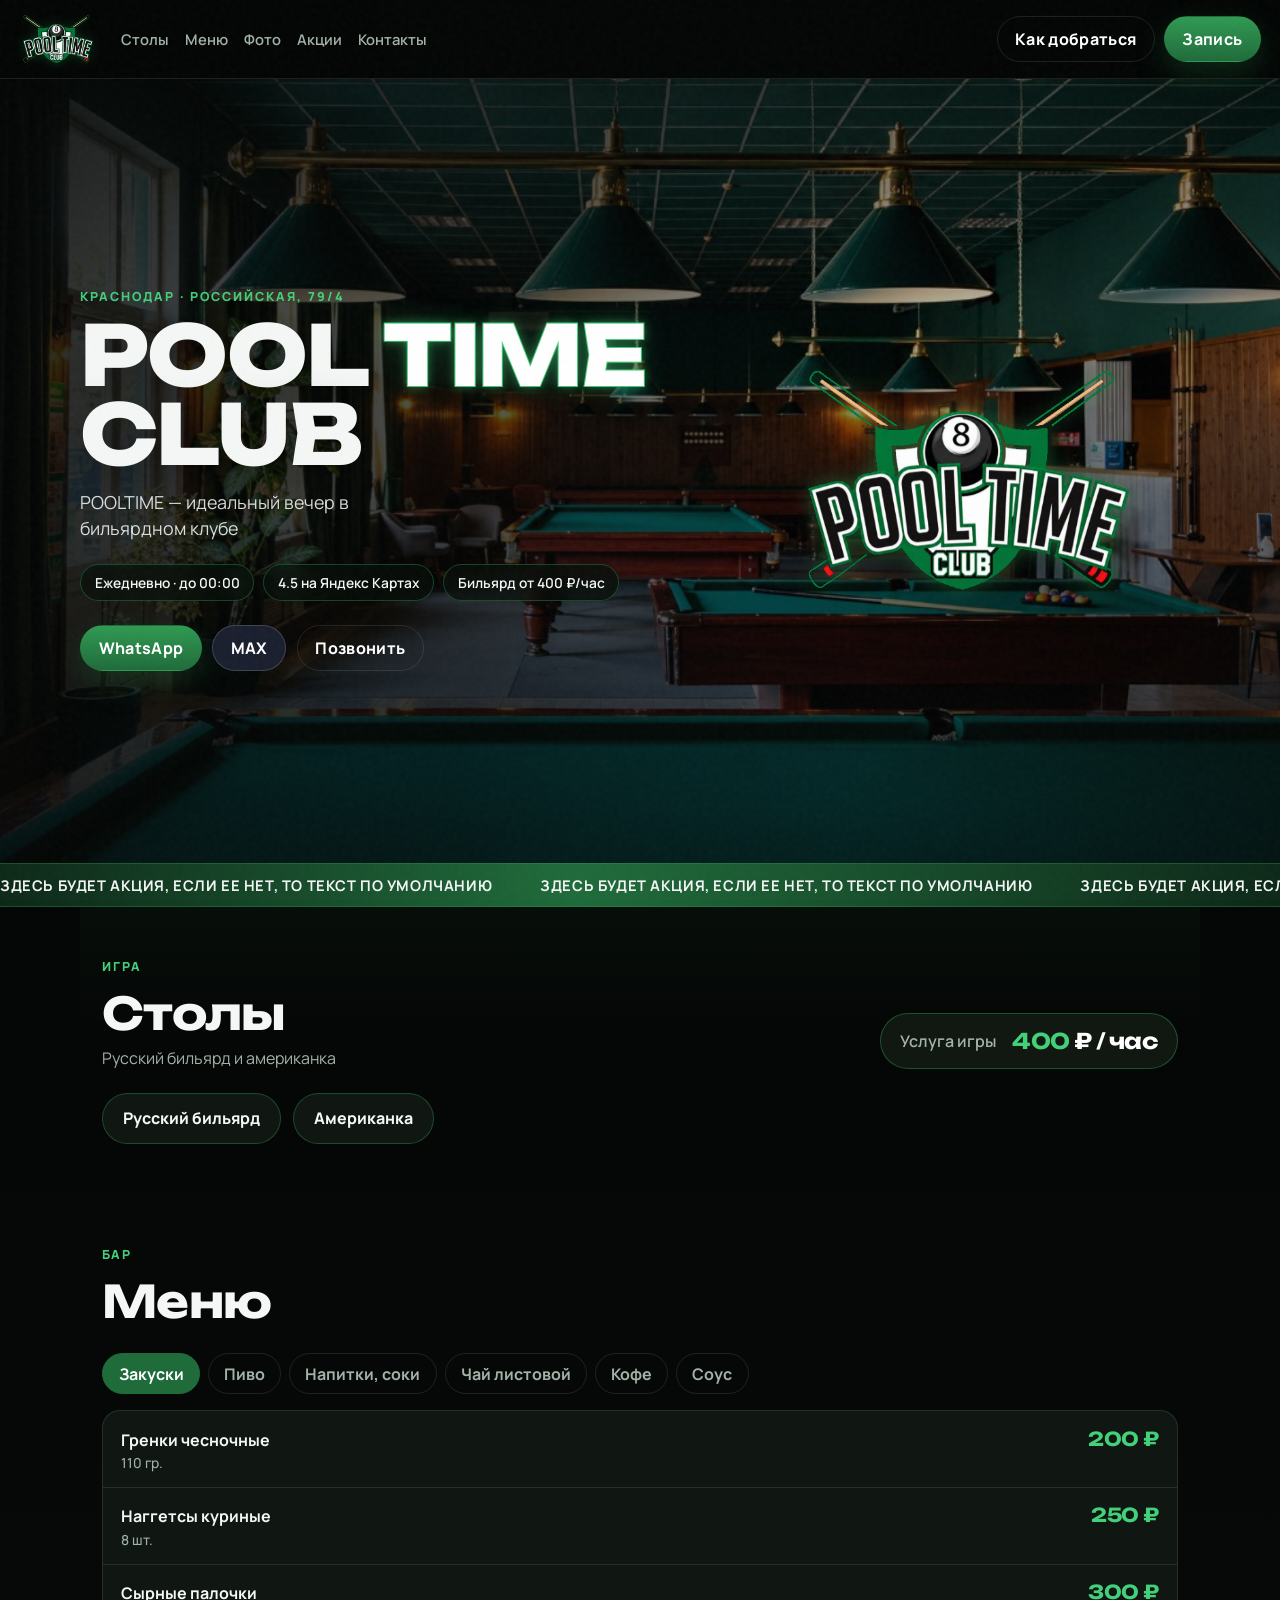
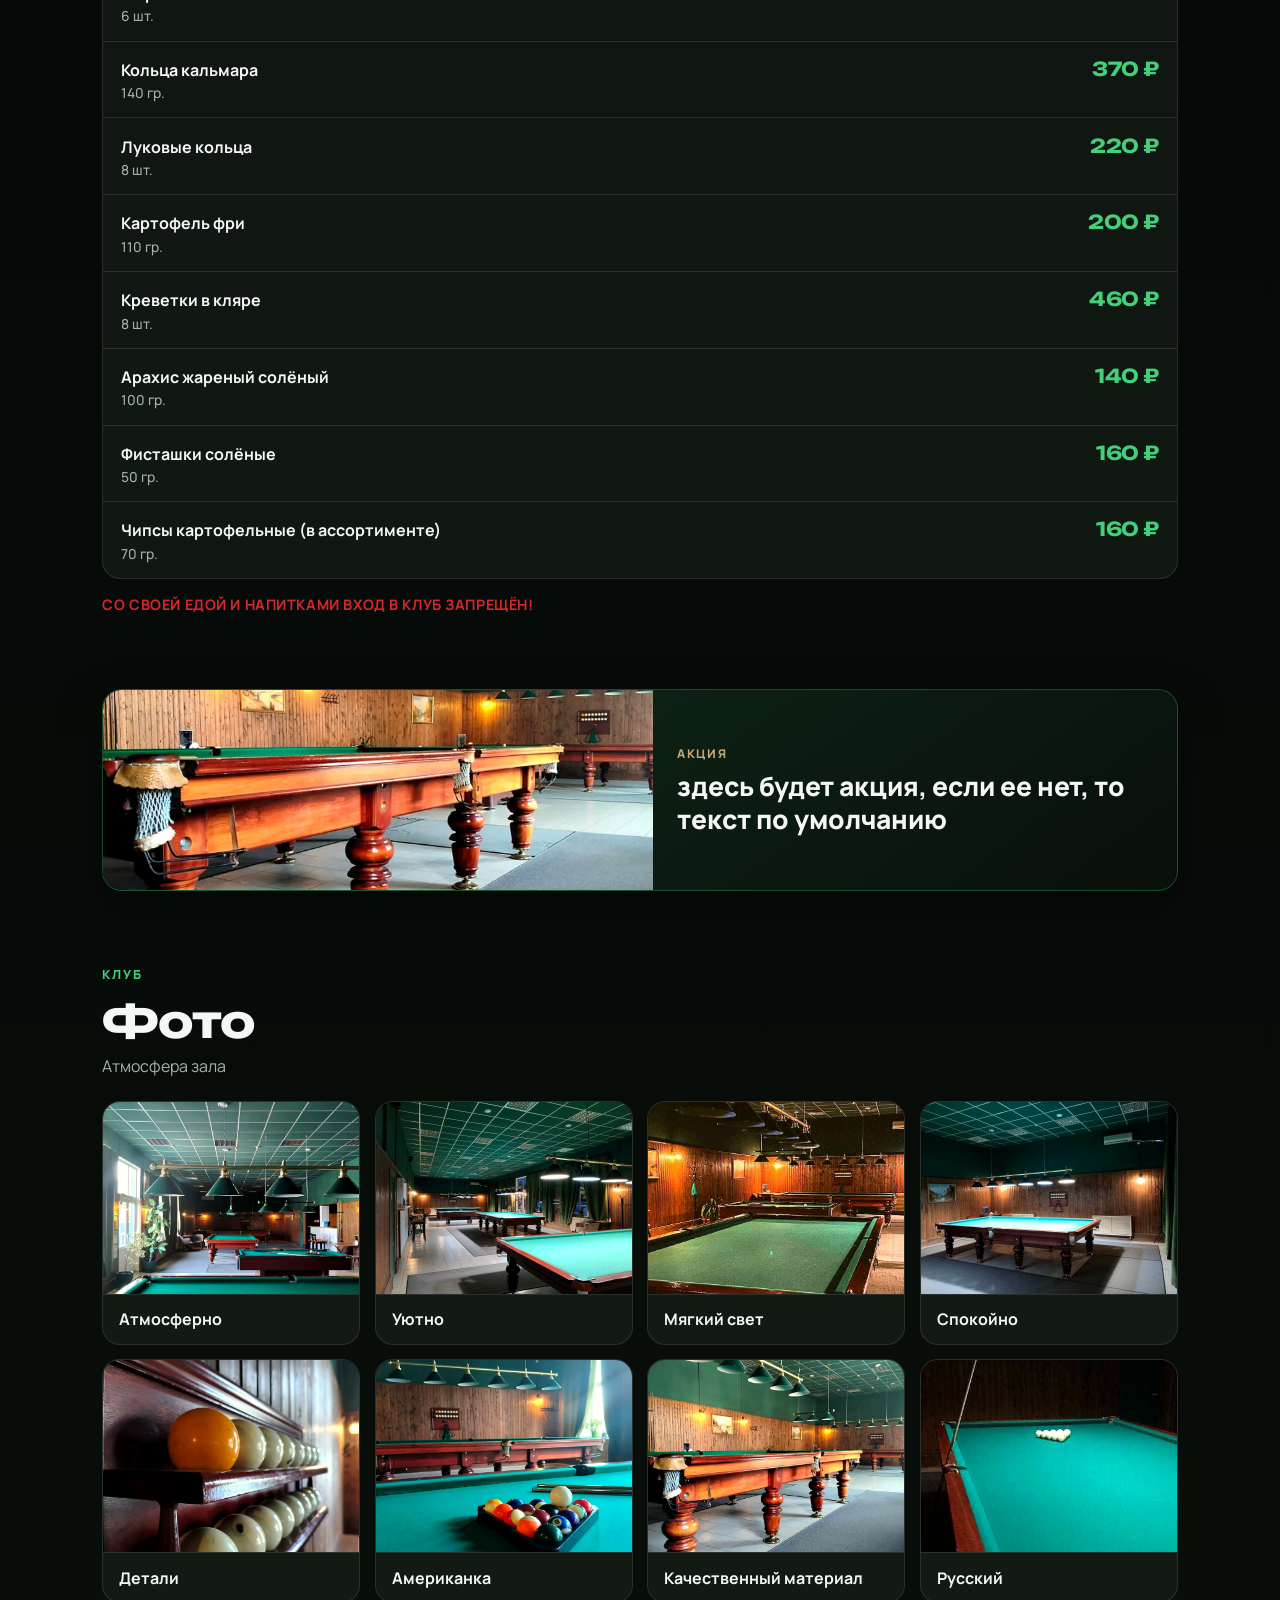
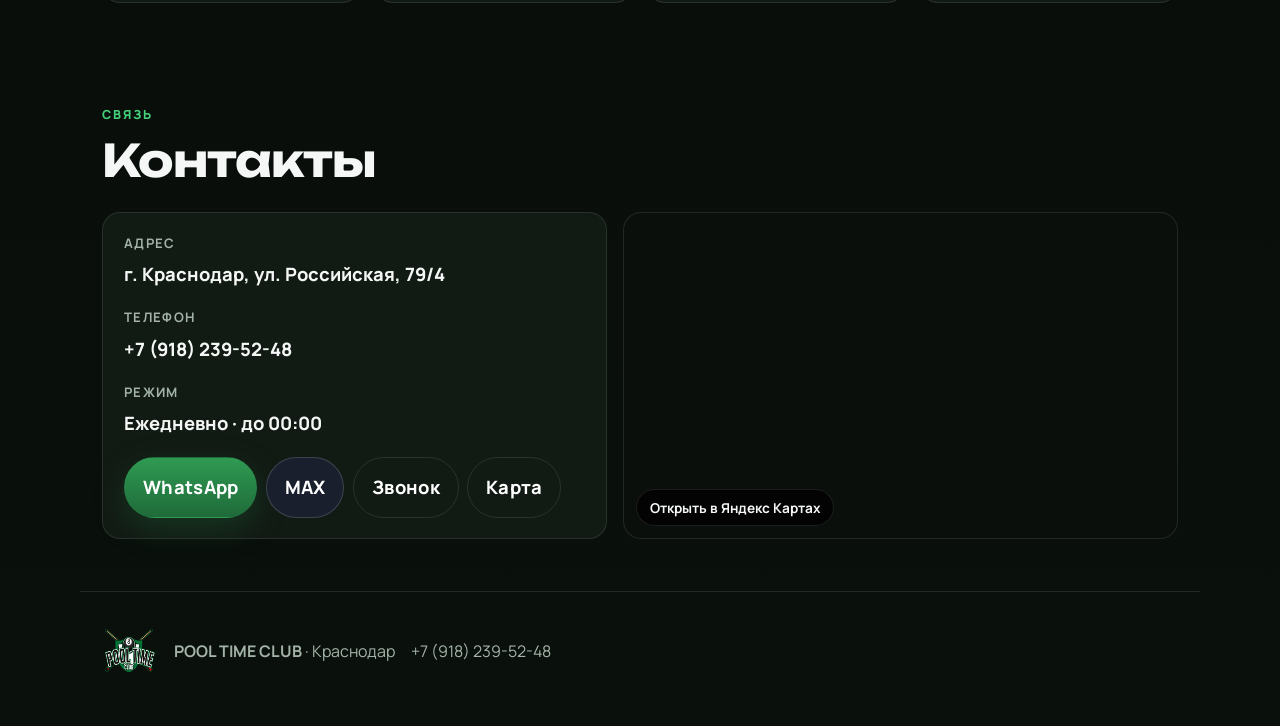
==== commit 039bfbd3: "Add files via upload" ====
--- a/index.html
+++ b/index.html
@@ -9,7 +9,7 @@
   <link rel="preconnect" href="https://fonts.googleapis.com" />
   <link rel="preconnect" href="https://fonts.gstatic.com" crossorigin />
   <link href="https://fonts.googleapis.com/css2?family=Manrope:wght@400;500;600;700;800&family=Unbounded:wght@500;600;700;800&display=swap" rel="stylesheet" />
-  <link rel="stylesheet" href="styles.css?v=hybrid3" />
+  <link rel="stylesheet" href="styles.css?v=hybrid4" />
 </head>
 <body>
   <div class="noise" aria-hidden="true"></div>
@@ -26,8 +26,8 @@
       <a href="#contacts">Контакты</a>
     </nav>
     <div class="top__actions">
-      <a class="btn btn--ghost" href="#contacts">Как добраться</a>
-      <a class="btn btn--primary" id="btn-call-top" href="tel:+79182395248">Позвонить</a>
+      <a class="btn btn--ghost top__map" href="#contacts">Как добраться</a>
+      <a class="btn btn--primary" id="btn-book-top" href="https://wa.me/79182395248" target="_blank" rel="noopener">Запись</a>
     </div>
     <button class="nav-toggle" type="button" aria-label="Меню" aria-expanded="false"><span></span></button>
   </header>
@@ -143,6 +143,6 @@
     <p id="foot-phone">+7 (918) 239-52-48</p>
   </footer>
 
-  <script src="script.js?v=hybrid3"></script>
+  <script src="script.js?v=hybrid4"></script>
 </body>
 </html>
--- a/styles.css
+++ b/styles.css
@@ -555,23 +555,51 @@
 .foot img { width: 56px; }
 
 @media (max-width: 920px) {
-  .hero { min-height: auto; }
+  .hero {
+    min-height: calc(100dvh - 72px);
+    flex-direction: column;
+    align-items: stretch;
+    justify-content: space-between;
+  }
   .hero__inner {
     grid-template-columns: 1fr;
-    padding-top: 1.5rem;
-    padding-bottom: 2rem;
+    flex: 1;
+    display: flex;
+    flex-direction: column;
+    justify-content: center;
+    padding: 1.2rem 0 1rem;
+    width: min(var(--max), calc(100% - 2rem));
   }
-  .hero__badge {
-    order: -1;
-    width: min(220px, 58%);
-    margin: 0 auto;
+  .hero__badge { display: none; }
+  .hero__meta { display: none; }
+  .hero h1 { font-size: clamp(2.3rem, 12vw, 3.2rem); }
+  .hero__lead {
+    margin: 0.75rem 0 1.15rem;
+    font-size: 1rem;
+    max-width: 28ch;
+  }
+  .hero__cta .btn--max,
+  .hero__cta .btn--ghost { display: none; }
+  .promo-rail {
+    position: relative;
+    flex-shrink: 0;
   }
   .promo-card,
   .contacts { grid-template-columns: 1fr; }
   .cards,
   .media-grid { grid-template-columns: repeat(2, 1fr); }
-  .nav,
-  .top__actions { display: none; }
+  .nav { display: none; }
+  .top__actions {
+    display: flex;
+    margin-left: auto;
+    gap: 0.45rem;
+  }
+  .top__map { display: none; }
+  .top__actions .btn {
+    min-height: 40px;
+    padding: 0.55rem 0.95rem;
+    font-size: 0.88rem;
+  }
   .top.is-open .nav {
     display: flex;
     flex-direction: column;
@@ -583,10 +611,11 @@
     padding: 1rem 1.2rem 1.2rem;
     border-bottom: 1px solid var(--line);
   }
-  .nav-toggle { display: inline-block; margin-left: auto; }
+  .nav-toggle { display: inline-block; }
   .section-head--row { align-items: flex-start; }
 }
 @media (max-width: 560px) {
   .cards,
   .media-grid { grid-template-columns: 1fr; }
-}
+  .hero__cta .btn { width: 100%; }
+}
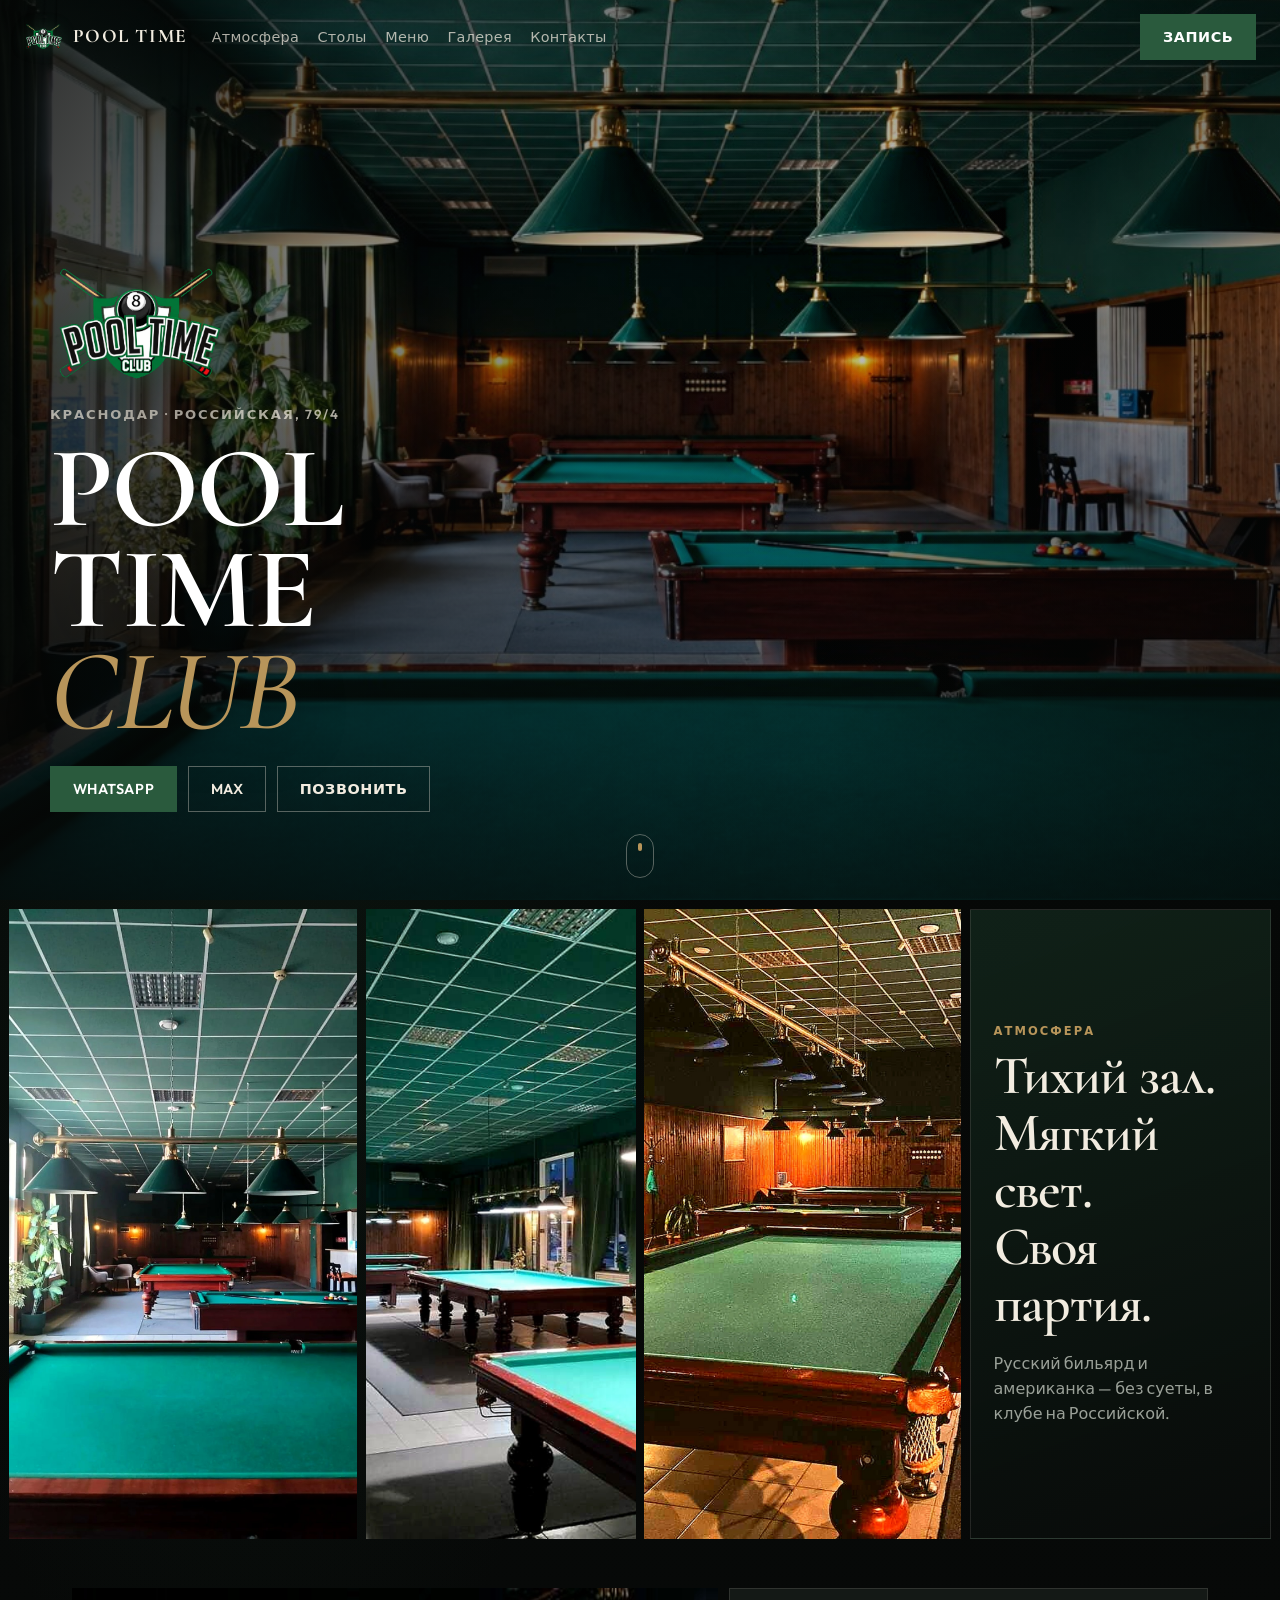
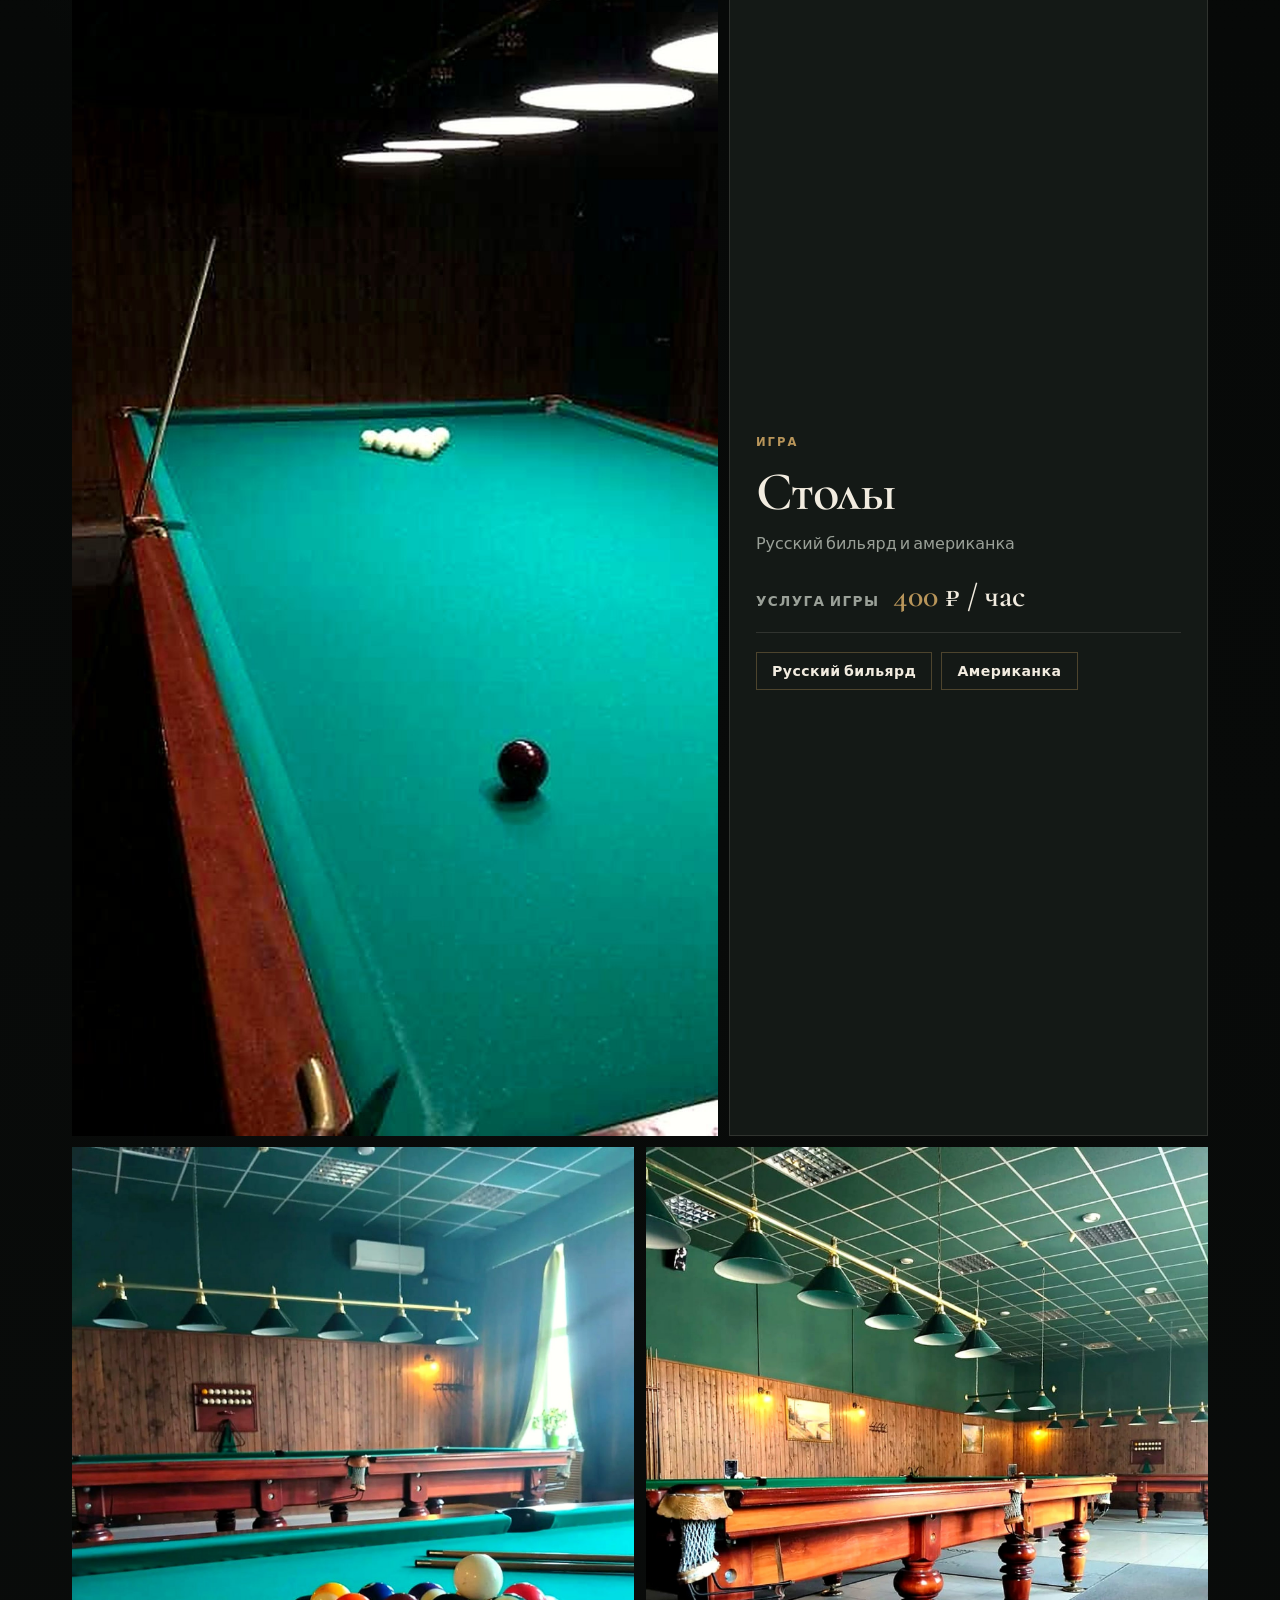
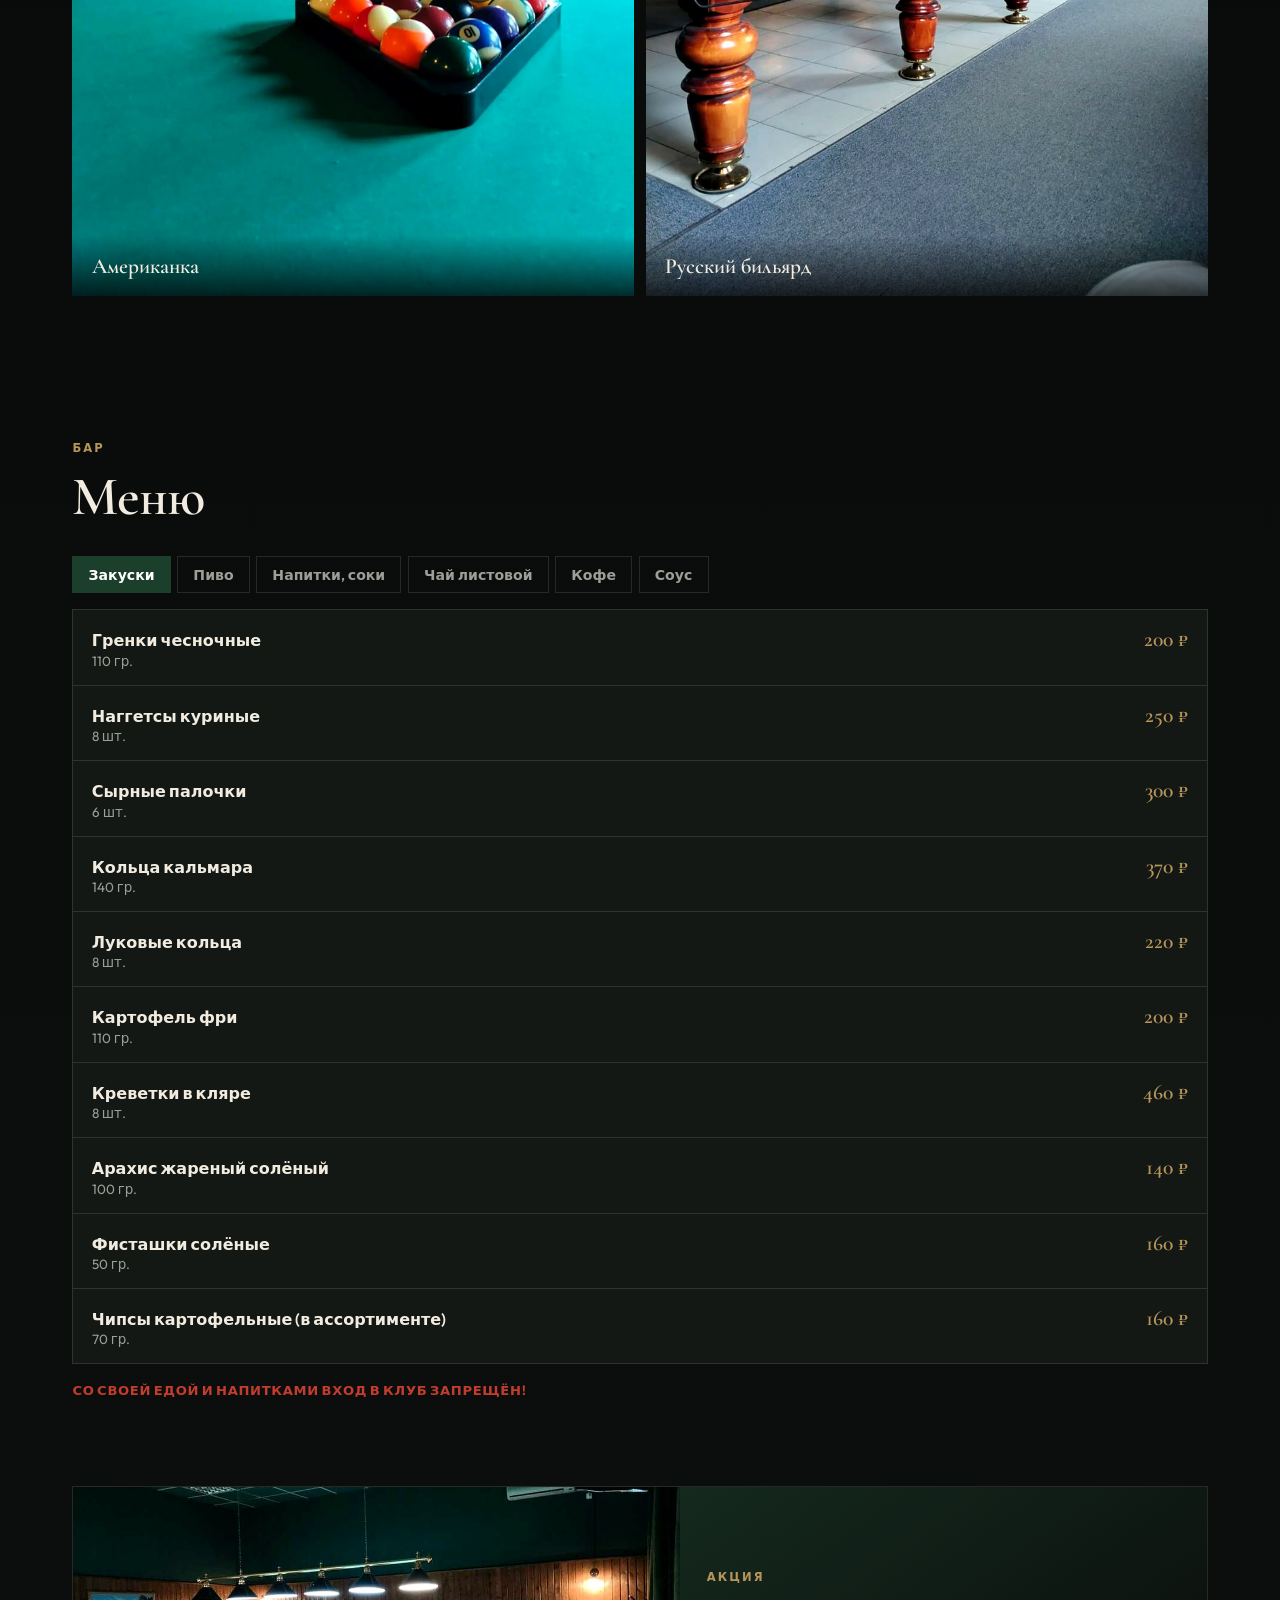
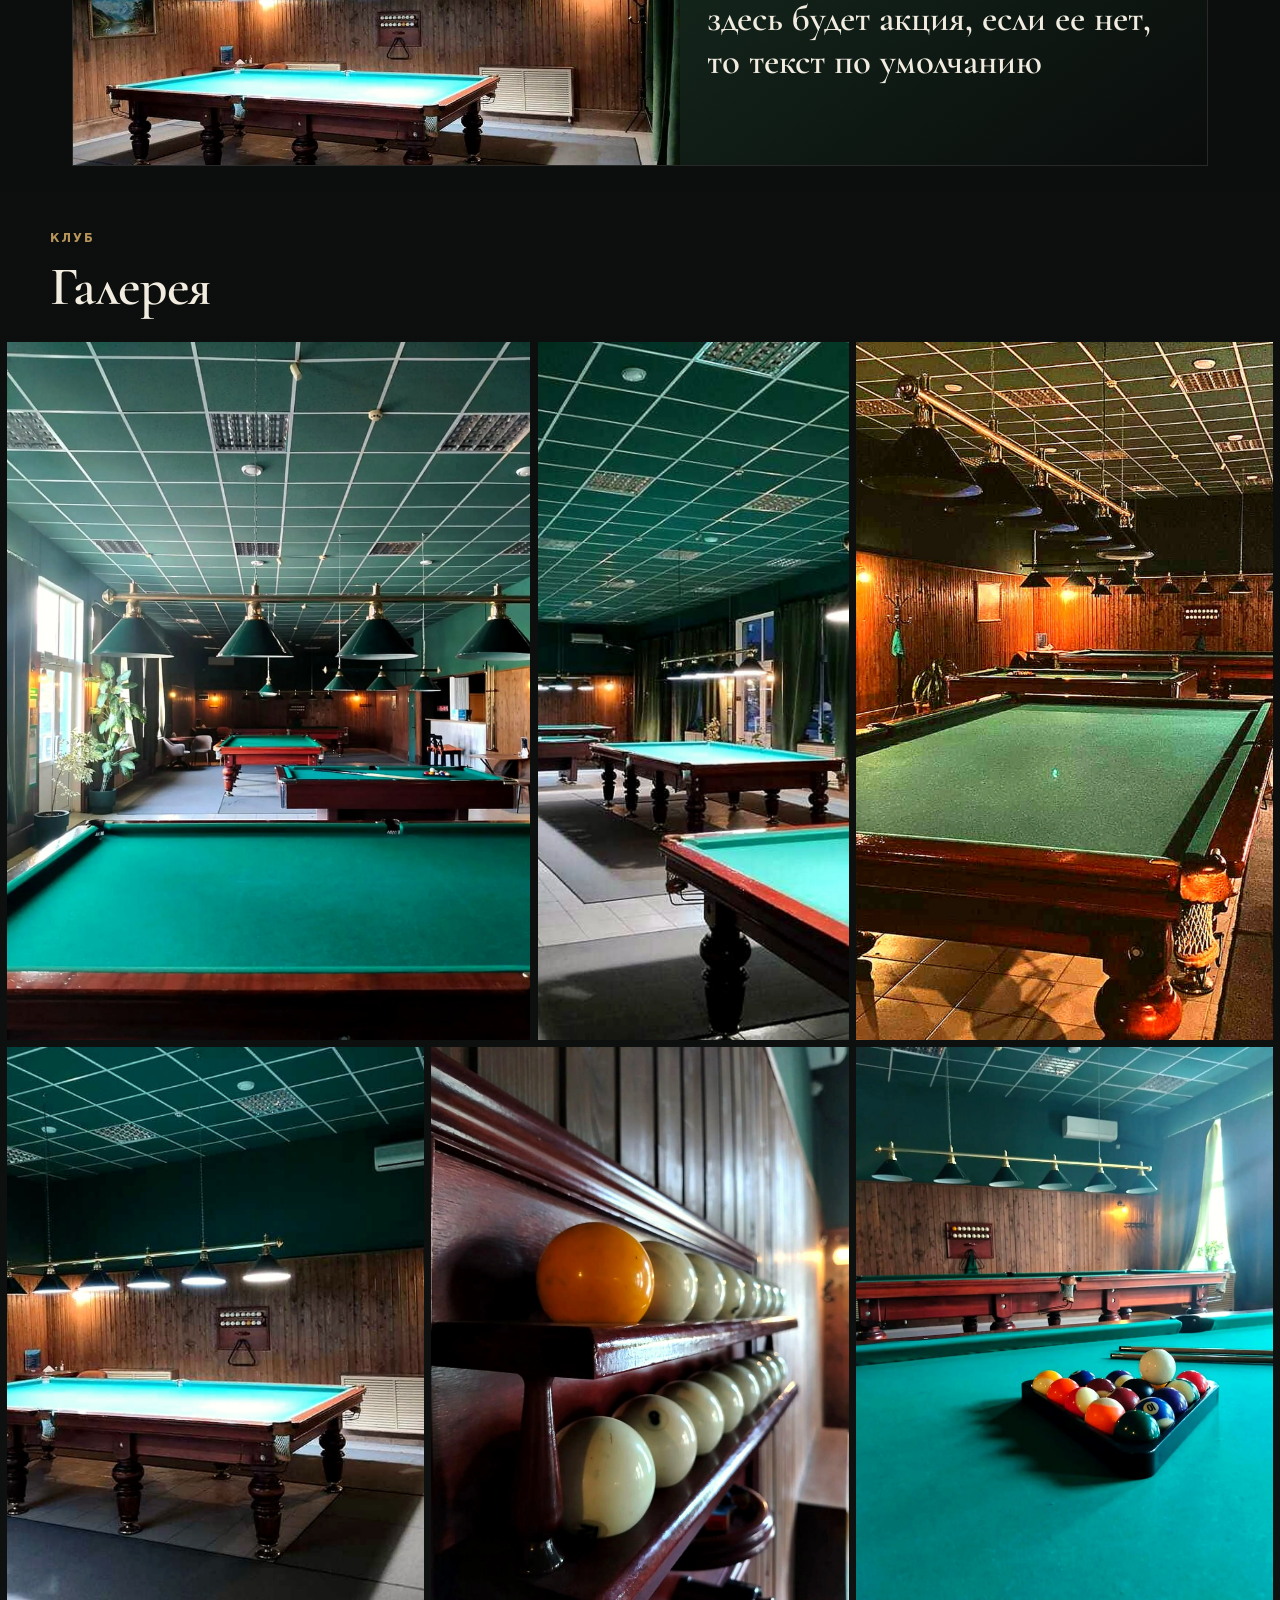
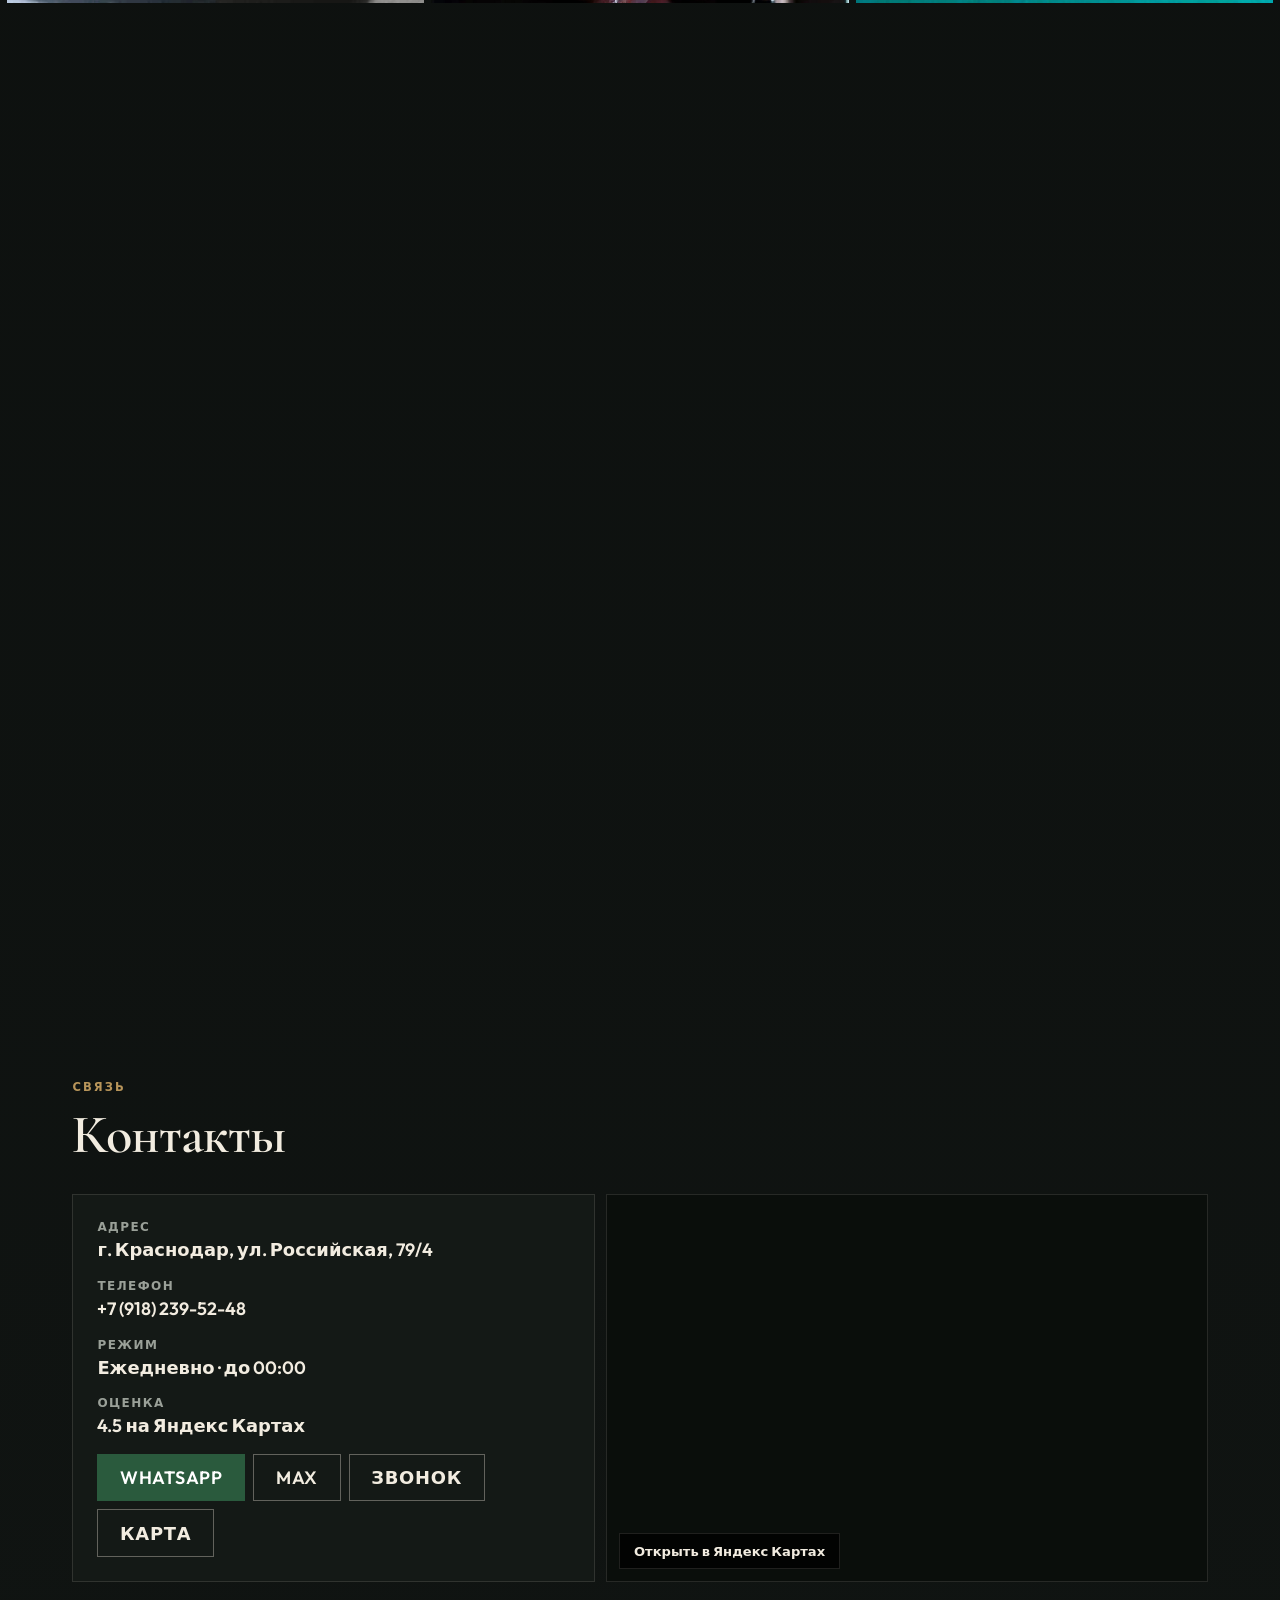
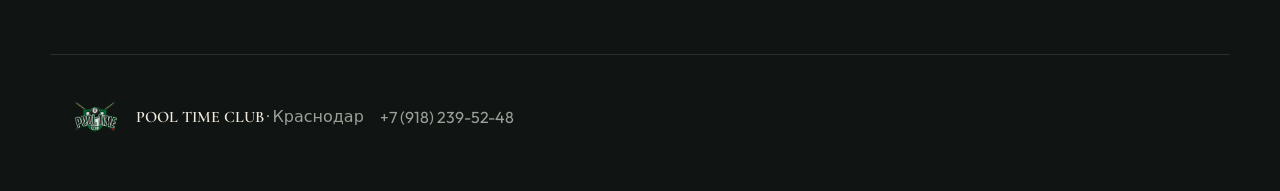
==== commit 9d97b982: "Add files via upload" ====
--- a/index.html
+++ b/index.html
@@ -8,27 +8,23 @@
   <meta name="description" content="Бильярдный клуб Pool Time: столы, меню, акции. Краснодар, ул. Российская, 79/4." />
   <link rel="preconnect" href="https://fonts.googleapis.com" />
   <link rel="preconnect" href="https://fonts.gstatic.com" crossorigin />
-  <link href="https://fonts.googleapis.com/css2?family=Manrope:wght@400;500;600;700;800&family=Unbounded:wght@500;600;700;800&display=swap" rel="stylesheet" />
-  <link rel="stylesheet" href="styles.css?v=hybrid4" />
+  <link href="https://fonts.googleapis.com/css2?family=Cormorant+Garamond:ital,wght@0,500;0,600;0,700;1,500&family=Outfit:wght@400;500;600;700&display=swap" rel="stylesheet" />
+  <link rel="stylesheet" href="styles.css?v=cine2" />
 </head>
 <body>
-  <div class="noise" aria-hidden="true"></div>
-
   <header class="top" id="header">
     <a class="brand" href="#top">
-      <img src="img/logo.png?v=edge2" alt="POOL TIME CLUB" width="160" height="113" />
+      <img src="img/logo.png?v=edge2" alt="" width="44" height="31" />
+      <span>POOL TIME</span>
     </a>
     <nav class="nav" id="nav">
+      <a href="#atmosphere">Атмосфера</a>
       <a href="#tables">Столы</a>
       <a href="#menu">Меню</a>
-      <a href="#media">Фото</a>
-      <a href="#promo">Акции</a>
+      <a href="#gallery">Галерея</a>
       <a href="#contacts">Контакты</a>
     </nav>
-    <div class="top__actions">
-      <a class="btn btn--ghost top__map" href="#contacts">Как добраться</a>
-      <a class="btn btn--primary" id="btn-book-top" href="https://wa.me/79182395248" target="_blank" rel="noopener">Запись</a>
-    </div>
+    <a class="btn btn--solid top__book" id="btn-book-top" href="https://wa.me/79182395248" target="_blank" rel="noopener">Запись</a>
     <button class="nav-toggle" type="button" aria-label="Меню" aria-expanded="false"><span></span></button>
   </header>
 
@@ -37,47 +33,63 @@
       <div class="hero__photo" aria-hidden="true">
         <img src="img/gallery/hero.jpg?v=2" alt="" fetchpriority="high" />
       </div>
-      <div class="hero__grade" aria-hidden="true"></div>
-      <div class="hero__inner">
-        <div class="hero__copy">
-          <p class="eyebrow">Краснодар · Российская, 79/4</p>
-          <h1>POOL <span>TIME</span> CLUB</h1>
-          <p class="hero__lead" id="hero-tagline">POOLTIME — идеальный вечер в бильярдном клубе</p>
-          <div class="hero__meta">
-            <span id="hero-hours">Ежедневно · до 00:00</span>
-            <span id="hero-rating">4.5 на Яндекс Картах</span>
-            <span id="hero-price">Бильярд от 400 ₽/час</span>
-          </div>
-          <div class="hero__cta">
-            <a class="btn btn--primary" id="btn-wa" href="https://wa.me/79182395248" target="_blank" rel="noopener">WhatsApp</a>
-            <a class="btn btn--max" id="btn-max" href="https://max.ru/" target="_blank" rel="noopener">MAX</a>
-            <a class="btn btn--ghost" id="btn-call" href="tel:+79182395248">Позвонить</a>
-          </div>
-        </div>
-        <div class="hero__badge" aria-hidden="true">
-          <img src="img/logo.png?v=edge2" alt="" />
+      <div class="hero__veil" aria-hidden="true"></div>
+      <div class="hero__copy">
+        <img class="hero__logo" src="img/logo.png?v=edge2" alt="POOL TIME CLUB" width="200" height="141" />
+        <p class="hero__place">Краснодар · Российская, 79/4</p>
+        <h1 class="hero__brand">POOL<br />TIME<br /><em>CLUB</em></h1>
+        <p class="hero__lead" id="hero-tagline" hidden>POOLTIME — идеальный вечер в бильярдном клубе</p>
+        <div class="hero__cta">
+          <a class="btn btn--solid" id="btn-wa" href="https://wa.me/79182395248" target="_blank" rel="noopener">WhatsApp</a>
+          <a class="btn btn--line" id="btn-max" href="https://max.ru/" target="_blank" rel="noopener">MAX</a>
+          <a class="btn btn--line" id="btn-call" href="tel:+79182395248">Позвонить</a>
         </div>
       </div>
-      <div class="promo-rail" id="promo-rail" aria-live="polite">
-        <div class="promo-rail__track" id="promo-track"></div>
+      <a class="hero__scroll" href="#atmosphere" aria-label="Дальше">
+        <span></span>
+      </a>
+    </section>
+
+    <section class="strip" id="atmosphere" aria-label="Атмосфера">
+      <figure class="strip__shot">
+        <img src="img/gallery/photo-01.jpg" alt="Зал клуба" loading="lazy" />
+      </figure>
+      <figure class="strip__shot strip__shot--tall">
+        <img src="img/gallery/photo-02.jpg" alt="Стол крупным планом" loading="lazy" />
+      </figure>
+      <figure class="strip__shot">
+        <img src="img/gallery/photo-04.jpg" alt="Свет над сукном" loading="lazy" />
+      </figure>
+      <div class="strip__aside">
+        <p class="eyebrow">Атмосфера</p>
+        <h2>Тихий зал.<br />Мягкий свет.<br />Своя партия.</h2>
+        <p class="strip__text">Русский бильярд и американка — без суеты, в клубе на Российской.</p>
       </div>
     </section>
 
     <section class="section section--tables" id="tables">
-      <div class="section-head section-head--row">
-        <div>
+      <div class="tables-hero">
+        <img src="img/gallery/photo-03.jpg" alt="Русский бильярд" loading="lazy" />
+        <div class="tables-hero__panel">
           <p class="eyebrow">Игра</p>
           <h2>Столы</h2>
           <p class="section-lead" id="tables-note">Русский бильярд и американка</p>
-        </div>
-        <div class="price-pill" id="billiard-pill">
-          <span>Услуга игры</span>
-          <strong><em id="billiard-price">400</em> ₽ / час</strong>
+          <p class="tables-price">
+            <span>Услуга игры</span>
+            <strong><em id="billiard-price">400</em> ₽ / час</strong>
+          </p>
+          <div class="tables-types" id="tables-types"></div>
         </div>
       </div>
-      <div class="tables-types" id="tables-types">
-        <div class="tables-type">Русский бильярд</div>
-        <div class="tables-type">Американка</div>
+      <div class="tables-pair">
+        <figure>
+          <img src="img/gallery/photo-07.jpg" alt="Американка" loading="lazy" />
+          <figcaption>Американка</figcaption>
+        </figure>
+        <figure>
+          <img src="img/gallery/photo-08.jpg" alt="Русский бильярд" loading="lazy" />
+          <figcaption>Русский бильярд</figcaption>
+        </figure>
       </div>
     </section>
 
@@ -92,24 +104,23 @@
     </section>
 
     <section class="section section--promo" id="promo">
-      <div class="promo-card" id="promo-card">
-        <div class="promo-card__media" id="promo-media">
-          <div class="placeholder">Фото акции</div>
+      <div class="promo-band" id="promo-card">
+        <div class="promo-band__media" id="promo-media">
+          <img src="img/gallery/photo-05.jpg" alt="" loading="lazy" />
         </div>
-        <div class="promo-card__body">
-          <p class="promo-card__label">Акция</p>
-          <p class="promo-card__text" id="promo-text">POOLTIME — идеальный вечер в бильярдном клубе</p>
+        <div class="promo-band__body">
+          <p class="eyebrow">Акция</p>
+          <p class="promo-band__text" id="promo-text">POOLTIME — идеальный вечер в бильярдном клубе</p>
         </div>
       </div>
     </section>
 
-    <section class="section section--media" id="media">
-      <div class="section-head">
+    <section class="gallery" id="gallery">
+      <div class="gallery__head">
         <p class="eyebrow">Клуб</p>
-        <h2>Фото</h2>
-        <p class="section-lead">Атмосфера зала</p>
+        <h2>Галерея</h2>
       </div>
-      <div class="media-grid" id="media-grid"></div>
+      <div class="gallery__grid" id="media-grid"></div>
     </section>
 
     <section class="section section--contacts" id="contacts">
@@ -122,11 +133,12 @@
           <p><span>Адрес</span><a id="contact-address" href="https://yandex.ru/maps/-/CXBAMBNb" target="_blank" rel="noopener">г. Краснодар, ул. Российская, 79/4</a></p>
           <p><span>Телефон</span><a id="contact-phone" href="tel:+79182395248">+7 (918) 239-52-48</a></p>
           <p><span>Режим</span><strong id="contact-hours">Ежедневно · до 00:00</strong></p>
+          <p><span>Оценка</span><strong id="contact-rating">4.5 на Яндекс Картах</strong></p>
           <div class="contacts__btns">
-            <a class="btn btn--primary" id="c-wa" href="https://wa.me/79182395248" target="_blank" rel="noopener">WhatsApp</a>
-            <a class="btn btn--max" id="c-max" href="https://max.ru/" target="_blank" rel="noopener">MAX</a>
-            <a class="btn btn--ghost" id="c-call" href="tel:+79182395248">Звонок</a>
-            <a class="btn btn--ghost" id="c-maps" href="https://yandex.ru/maps/-/CXBAMBNb" target="_blank" rel="noopener">Карта</a>
+            <a class="btn btn--solid" id="c-wa" href="https://wa.me/79182395248" target="_blank" rel="noopener">WhatsApp</a>
+            <a class="btn btn--line" id="c-max" href="https://max.ru/" target="_blank" rel="noopener">MAX</a>
+            <a class="btn btn--line" id="c-call" href="tel:+79182395248">Звонок</a>
+            <a class="btn btn--line" id="c-maps" href="https://yandex.ru/maps/-/CXBAMBNb" target="_blank" rel="noopener">Карта</a>
           </div>
         </div>
         <div class="contacts__map">
@@ -138,11 +150,11 @@
   </main>
 
   <footer class="foot">
-    <img src="img/logo.png?v=edge2" alt="" width="72" height="51" />
+    <img src="img/logo.png?v=edge2" alt="" width="56" height="40" />
     <p><strong>POOL TIME CLUB</strong> · Краснодар</p>
     <p id="foot-phone">+7 (918) 239-52-48</p>
   </footer>
 
-  <script src="script.js?v=hybrid4"></script>
+  <script src="script.js?v=cine2"></script>
 </body>
 </html>
--- a/styles.css
+++ b/styles.css
@@ -1,20 +1,19 @@
 :root {
-  --bg: #040605;
-  --bg-2: #0a100c;
-  --panel: #121a14;
-  --line: rgba(255, 255, 255, 0.1);
-  --green: #1f6b3a;
-  --green-2: #2f9a52;
-  --lime: #44d07a;
-  --felt: #163d24;
-  --text: #f4f7f5;
-  --muted: #a3b3a8;
-  --red: #d62828;
-  --wood: #c4a574;
-  --radius: 18px;
-  --font: "Manrope", system-ui, sans-serif;
-  --display: "Unbounded", system-ui, sans-serif;
-  --max: 1120px;
+  --bg: #080a09;
+  --bg-2: #101412;
+  --panel: #141916;
+  --line: rgba(242, 236, 224, 0.12);
+  --felt: #1c3f2c;
+  --felt-mid: #2a5a3d;
+  --brass: #b8955a;
+  --wood: #8a6a45;
+  --text: #f2ece0;
+  --muted: #9aa098;
+  --red: #c43c2e;
+  --font: "Outfit", system-ui, sans-serif;
+  --display: "Cormorant Garamond", Georgia, serif;
+  --max: 1180px;
+  --ease: cubic-bezier(0.22, 1, 0.36, 1);
 }
 
 * { box-sizing: border-box; }
@@ -23,61 +22,70 @@
   margin: 0;
   font-family: var(--font);
   color: var(--text);
-  background-color: var(--bg);
-  background-image:
-    radial-gradient(ellipse 80% 50% at 50% -10%, rgba(47, 154, 82, 0.16), transparent 55%),
-    linear-gradient(180deg, #020303 0%, var(--bg) 18%, var(--bg-2) 100%);
+  background:
+    radial-gradient(ellipse 70% 40% at 20% 0%, rgba(28, 63, 44, 0.35), transparent 55%),
+    linear-gradient(180deg, #050706 0%, var(--bg) 30%, var(--bg-2) 100%);
   min-height: 100vh;
+  overflow-x: hidden;
 }
 img { max-width: 100%; display: block; }
 a { color: inherit; text-decoration: none; }
-button, input, textarea, select { font: inherit; }
-
-.noise {
-  pointer-events: none;
+button { font: inherit; }
+h1, h2, h3 { font-family: var(--display); font-weight: 600; letter-spacing: -0.02em; }
+
+/* —— Header —— */
+.top {
   position: fixed;
-  inset: 0;
-  z-index: 80;
-  opacity: 0.03;
-  background-image: url("data:image/svg+xml,%3Csvg viewBox='0 0 200 200' xmlns='http://www.w3.org/2000/svg'%3E%3Cfilter id='n'%3E%3CfeTurbulence type='fractalNoise' baseFrequency='0.85' numOctaves='2' stitchTiles='stitch'/%3E%3C/filter%3E%3Crect width='100%25' height='100%25' filter='url(%23n)'/%3E%3C/svg%3E");
-}
-
-.top {
-  position: sticky;
-  top: 0;
-  z-index: 40;
+  inset: 0 0 auto;
+  z-index: 50;
   display: flex;
   align-items: center;
-  gap: 1rem;
-  padding: 0.7rem 1.2rem;
-  background: rgba(4, 6, 5, 0.92);
-  backdrop-filter: blur(14px);
-  border-bottom: 1px solid var(--line);
+  gap: 1.25rem;
+  padding: 0.85rem 1.5rem;
+  background: transparent;
+  transition: background 0.35s var(--ease), border-color 0.35s, backdrop-filter 0.35s;
+  border-bottom: 1px solid transparent;
+}
+.top.is-scrolled {
+  background: rgba(8, 10, 9, 0.88);
+  backdrop-filter: blur(16px);
+  border-bottom-color: var(--line);
+}
+.brand {
+  display: inline-flex;
+  align-items: center;
+  gap: 0.55rem;
+  font-family: var(--display);
+  font-size: 1.2rem;
+  font-weight: 700;
+  letter-spacing: 0.08em;
+  line-height: 1;
 }
 .brand img {
-  width: 78px;
+  width: 40px;
   height: auto;
-  filter: drop-shadow(0 0 6px rgba(47, 154, 82, 0.28));
+  filter: drop-shadow(0 0 8px rgba(42, 90, 61, 0.45));
 }
 .nav {
   display: flex;
-  gap: 1rem;
-  margin-left: 0.5rem;
+  gap: 1.15rem;
+  margin-left: 0.25rem;
   flex: 1;
 }
 .nav a {
-  color: var(--muted);
-  font-weight: 600;
-  font-size: 0.92rem;
+  color: rgba(242, 236, 224, 0.72);
+  font-weight: 500;
+  font-size: 0.9rem;
+  letter-spacing: 0.02em;
 }
 .nav a:hover { color: #fff; }
-.top__actions { display: flex; gap: 0.55rem; }
+.top__book { margin-left: auto; }
 .nav-toggle {
   display: none;
-  width: 44px;
-  height: 44px;
-  border: 1px solid var(--line);
-  border-radius: 12px;
+  width: 42px;
+  height: 42px;
+  border: 1px solid var(--line);
+  border-radius: 0;
   background: transparent;
   position: relative;
   cursor: pointer;
@@ -87,10 +95,10 @@
 .nav-toggle span::after {
   content: "";
   position: absolute;
-  left: 12px;
-  right: 12px;
-  height: 2px;
-  background: #fff;
+  left: 11px;
+  right: 11px;
+  height: 1.5px;
+  background: var(--text);
   top: 50%;
 }
 .nav-toggle span::before { top: -7px; }
@@ -100,506 +108,552 @@
   display: inline-flex;
   align-items: center;
   justify-content: center;
-  gap: 0.4rem;
-  min-height: 44px;
-  padding: 0.7rem 1.1rem;
-  border-radius: 999px;
+  min-height: 46px;
+  padding: 0.7rem 1.35rem;
   border: 1px solid transparent;
-  font-weight: 750;
-  letter-spacing: 0.02em;
-  transition: 0.2s ease;
+  font-weight: 600;
+  font-size: 0.9rem;
+  letter-spacing: 0.04em;
+  text-transform: uppercase;
+  transition: background 0.25s var(--ease), border-color 0.25s, color 0.25s, transform 0.25s;
   cursor: pointer;
 }
-.btn--primary {
-  background: linear-gradient(180deg, var(--green-2), var(--green));
+.btn--solid {
+  background: var(--felt-mid);
   color: #fff;
-  box-shadow: 0 10px 30px rgba(31, 107, 58, 0.35);
-}
-.btn--primary:hover { filter: brightness(1.08); transform: translateY(-1px); }
-.btn--max {
-  background: #1a1f2e;
-  border-color: rgba(255, 255, 255, 0.16);
-  color: #fff;
-}
-.btn--ghost {
+  border-color: var(--felt-mid);
+}
+.btn--solid:hover {
+  background: #346a48;
+  transform: translateY(-1px);
+}
+.btn--line {
   background: transparent;
-  border-color: var(--line);
-  color: #fff;
-}
-.btn--ghost:hover { border-color: rgba(255, 255, 255, 0.35); }
-
-/* Hero: git split + full-bleed photo */
+  border-color: rgba(242, 236, 224, 0.35);
+  color: var(--text);
+}
+.btn--line:hover { border-color: var(--brass); color: #fff; }
+
+.eyebrow {
+  margin: 0 0 0.55rem;
+  color: var(--brass);
+  text-transform: uppercase;
+  letter-spacing: 0.18em;
+  font-size: 0.72rem;
+  font-weight: 700;
+}
+
+/* —— Hero: full-bleed cinematic —— */
 .hero {
   position: relative;
-  min-height: calc(100vh - 72px);
-  min-height: calc(100dvh - 72px);
+  min-height: 100vh;
+  min-height: 100dvh;
+  display: grid;
+  align-items: end;
   overflow: hidden;
-  display: flex;
-  align-items: center;
 }
 .hero__photo,
-.hero__grade {
+.hero__veil {
   position: absolute;
   inset: 0;
-  z-index: 0;
 }
 .hero__photo img {
   width: 100%;
   height: 100%;
   object-fit: cover;
-  object-position: 48% 40%;
-  transform: scale(1.03);
-  filter: saturate(1.06) contrast(1.03);
-}
-.hero__grade {
+  object-position: 45% 40%;
+  transform: scale(1.06);
+  animation: hero-drift 22s ease-in-out infinite alternate;
+  filter: saturate(1.05) contrast(1.04);
+}
+@keyframes hero-drift {
+  from { transform: scale(1.06) translate(0, 0); }
+  to { transform: scale(1.12) translate(-1.2%, -0.8%); }
+}
+.hero__veil {
   background:
-    linear-gradient(105deg, rgba(4, 6, 5, 0.88) 0%, rgba(4, 6, 5, 0.62) 42%, rgba(4, 6, 5, 0.28) 70%, rgba(4, 6, 5, 0.55) 100%),
-    linear-gradient(180deg, rgba(4, 6, 5, 0.4) 0%, transparent 28%, rgba(4, 6, 5, 0.75) 100%);
-}
-.hero__inner {
+    linear-gradient(90deg, rgba(5, 7, 6, 0.78) 0%, rgba(5, 7, 6, 0.35) 42%, rgba(5, 7, 6, 0.15) 65%, rgba(5, 7, 6, 0.45) 100%),
+    linear-gradient(180deg, rgba(5, 7, 6, 0.35) 0%, transparent 28%, rgba(5, 7, 6, 0.82) 100%);
+  pointer-events: none;
+}
+.hero__copy {
   position: relative;
-  z-index: 1;
-  width: min(var(--max), calc(100% - 2.8rem));
+  z-index: 2;
+  width: min(var(--max), calc(100% - 3rem));
   margin: 0 auto;
-  padding: 2.5rem 0 4.2rem;
-  display: grid;
-  grid-template-columns: 1.15fr 0.85fr;
-  gap: 2rem;
-  align-items: center;
-}
-.eyebrow {
-  color: var(--lime);
+  padding: 7rem 0 5.5rem;
+  animation: rise 1.1s var(--ease) both;
+}
+@keyframes rise {
+  from { opacity: 0; transform: translateY(28px); }
+  to { opacity: 1; transform: translateY(0); }
+}
+.hero__logo {
+  width: min(180px, 42vw);
+  height: auto;
+  margin: 0 0 1.1rem;
+  filter:
+    drop-shadow(0 0 14px rgba(42, 90, 61, 0.5))
+    drop-shadow(0 16px 36px rgba(0, 0, 0, 0.4));
+}
+.hero__place {
+  margin: 0 0 1rem;
+  color: rgba(242, 236, 224, 0.7);
+  font-size: 0.82rem;
+  letter-spacing: 0.14em;
   text-transform: uppercase;
-  letter-spacing: 0.16em;
-  font-size: 0.78rem;
-  font-weight: 800;
-  margin: 0 0 0.6rem;
-}
-.hero h1 {
+  font-weight: 600;
+}
+.hero__brand {
+  margin: 0 0 1.5rem;
+  font-size: clamp(3.4rem, 11vw, 7.2rem);
+  line-height: 0.88;
+  font-weight: 600;
+  color: #fff;
+  text-shadow: 0 18px 50px rgba(0, 0, 0, 0.45);
+}
+.hero__brand em {
+  font-style: italic;
+  font-weight: 500;
+  color: var(--brass);
+}
+.hero__lead {
+  display: none;
+}
+.hero__cta {
+  display: flex;
+  flex-wrap: wrap;
+  gap: 0.7rem;
+}
+.hero__scroll {
+  position: absolute;
+  left: 50%;
+  bottom: 1.4rem;
+  z-index: 3;
+  width: 28px;
+  height: 44px;
+  border: 1px solid rgba(242, 236, 224, 0.35);
+  border-radius: 20px;
+  transform: translateX(-50%);
+  display: grid;
+  place-items: start center;
+  padding-top: 8px;
+}
+.hero__scroll span {
+  width: 4px;
+  height: 8px;
+  background: var(--brass);
+  border-radius: 2px;
+  animation: scroll-dot 1.6s var(--ease) infinite;
+}
+@keyframes scroll-dot {
+  0% { opacity: 1; transform: translateY(0); }
+  100% { opacity: 0; transform: translateY(14px); }
+}
+
+/* —— Atmosphere strip —— */
+.strip {
+  display: grid;
+  grid-template-columns: 1.1fr 0.85fr 1fr 0.95fr;
+  gap: 0.55rem;
+  padding: 0.55rem;
+  align-items: stretch;
+  min-height: 72vh;
+}
+.strip__shot {
+  margin: 0;
+  overflow: hidden;
+  background: #0a0e0b;
+  min-height: 280px;
+}
+.strip__shot img {
+  width: 100%;
+  height: 100%;
+  object-fit: cover;
+  transition: transform 1.2s var(--ease);
+}
+.strip__shot:hover img { transform: scale(1.04); }
+.strip__shot--tall { min-height: 100%; }
+.strip__aside {
+  display: flex;
+  flex-direction: column;
+  justify-content: center;
+  padding: 2rem 1.4rem;
+  background:
+    linear-gradient(160deg, rgba(28, 63, 44, 0.45), rgba(8, 10, 9, 0.95));
+  border: 1px solid var(--line);
+}
+.strip__aside h2 {
+  margin: 0;
+  font-size: clamp(2rem, 3.5vw, 3rem);
+  line-height: 1.05;
+}
+.strip__text {
+  margin: 1.1rem 0 0;
+  color: var(--muted);
+  line-height: 1.55;
+  max-width: 28ch;
+}
+
+/* —— Sections —— */
+.section {
+  max-width: var(--max);
+  margin: 0 auto;
+  padding: 4.5rem 1.4rem;
+}
+.section-head { margin-bottom: 1.6rem; }
+.section-head h2,
+.gallery__head h2,
+.strip__aside h2,
+.tables-hero__panel h2 {
+  font-size: clamp(2.2rem, 4.5vw, 3.4rem);
+  margin: 0.1rem 0 0;
+}
+.section-lead { color: var(--muted); margin: 0.5rem 0 0; }
+
+.section--tables { padding-top: 2.5rem; }
+.tables-hero {
+  display: grid;
+  grid-template-columns: 1.35fr 1fr;
+  gap: 0.7rem;
+  min-height: 420px;
+  margin-bottom: 0.7rem;
+}
+.tables-hero > img {
+  width: 100%;
+  height: 100%;
+  min-height: 380px;
+  object-fit: cover;
+}
+.tables-hero__panel {
+  background: var(--panel);
+  border: 1px solid var(--line);
+  padding: 2rem 1.6rem;
+  display: flex;
+  flex-direction: column;
+  justify-content: center;
+}
+.tables-price {
+  display: flex;
+  flex-wrap: wrap;
+  align-items: baseline;
+  gap: 0.85rem;
+  margin: 1.4rem 0 1.2rem;
+  padding-bottom: 1.1rem;
+  border-bottom: 1px solid var(--line);
+}
+.tables-price span {
+  color: var(--muted);
+  font-size: 0.85rem;
+  text-transform: uppercase;
+  letter-spacing: 0.1em;
+  font-weight: 600;
+}
+.tables-price strong {
   font-family: var(--display);
-  font-size: clamp(2.8rem, 7vw, 5.2rem);
-  line-height: 0.95;
-  margin: 0;
-  letter-spacing: -0.02em;
-  font-weight: 800;
-  text-shadow: 0 12px 40px rgba(0, 0, 0, 0.45);
-}
-.hero h1 span {
-  color: #fff;
-  -webkit-text-stroke: 2px rgba(68, 208, 122, 0.95);
-  paint-order: stroke fill;
-  text-shadow:
-    0 0 10px rgba(68, 208, 122, 0.55),
-    0 0 28px rgba(68, 208, 122, 0.3);
-}
-.hero__lead {
-  margin: 1.1rem 0 1.35rem;
-  color: rgba(244, 247, 245, 0.88);
-  font-size: 1.12rem;
-  max-width: 34ch;
-  line-height: 1.45;
-}
-.hero__meta {
+  font-size: 2rem;
+  font-weight: 600;
+}
+.tables-price em {
+  font-style: normal;
+  color: var(--brass);
+}
+.tables-types {
   display: flex;
   flex-wrap: wrap;
   gap: 0.55rem;
-  margin-bottom: 1.5rem;
-}
-.hero__meta span {
-  padding: 0.5rem 0.85rem;
-  border-radius: 999px;
-  background: rgba(8, 14, 10, 0.72);
-  border: 1px solid rgba(47, 154, 82, 0.4);
-  backdrop-filter: blur(8px);
-  font-size: 0.86rem;
-  font-weight: 600;
-}
-.hero__cta { display: flex; flex-wrap: wrap; gap: 0.65rem; }
-.hero__badge {
-  justify-self: center;
-  width: min(360px, 100%);
-  animation: floaty 5s ease-in-out infinite;
-}
-.hero__badge img {
+}
+.tables-type {
+  padding: 0.55rem 0.95rem;
+  border: 1px solid rgba(184, 149, 90, 0.35);
+  color: var(--text);
+  font-weight: 600;
+  font-size: 0.88rem;
+  letter-spacing: 0.03em;
+}
+.tables-pair {
+  display: grid;
+  grid-template-columns: 1fr 1fr;
+  gap: 0.7rem;
+}
+.tables-pair figure {
+  margin: 0;
+  position: relative;
+  overflow: hidden;
+  min-height: 260px;
+  background: #0a0e0b;
+}
+.tables-pair img {
   width: 100%;
-  height: auto;
-  filter:
-    drop-shadow(0 0 10px rgba(47, 154, 82, 0.45))
-    drop-shadow(0 18px 40px rgba(0, 0, 0, 0.45));
-}
-@keyframes floaty {
-  0%, 100% { transform: translateY(0); }
-  50% { transform: translateY(-10px); }
-}
-
-.promo-rail {
+  height: 100%;
+  min-height: 260px;
+  object-fit: cover;
+  transition: transform 1s var(--ease);
+}
+.tables-pair figure:hover img { transform: scale(1.05); }
+.tables-pair figcaption {
   position: absolute;
   left: 0;
   right: 0;
   bottom: 0;
-  z-index: 2;
-  overflow: hidden;
-  background: linear-gradient(90deg, #0d2818, #1f6b3a 45%, #0d2818);
-  border-block: 1px solid rgba(47, 154, 82, 0.35);
-  min-height: 44px;
-  display: flex;
-  align-items: center;
-}
-.promo-rail__track {
-  display: flex;
-  gap: 3rem;
-  white-space: nowrap;
-  width: max-content;
-  animation: marquee 90s linear infinite;
-  padding: 0.7rem 0;
-  font-weight: 700;
-  letter-spacing: 0.04em;
-  text-transform: uppercase;
-  font-size: 0.92rem;
-}
-@keyframes marquee {
-  from { transform: translateX(0); }
-  to { transform: translateX(-50%); }
-}
-
-.tables-types {
-  display: flex;
-  flex-wrap: wrap;
-  gap: 0.7rem;
-}
-.tables-type {
-  padding: 0.85rem 1.25rem;
-  border-radius: 999px;
-  border: 1px solid rgba(47, 154, 82, 0.4);
-  background: rgba(18, 26, 20, 0.9);
-  font-weight: 750;
-}
-
-.section {
-  max-width: var(--max);
-  margin: 0 auto;
-  padding: 3.2rem 1.4rem;
-}
-.section--tables {
-  background: linear-gradient(180deg, rgba(22, 61, 36, 0.14), transparent 42%);
-}
-.section-head { margin-bottom: 1.5rem; }
-.section-head--row {
-  display: flex;
-  flex-wrap: wrap;
-  align-items: flex-end;
-  justify-content: space-between;
-  gap: 1rem;
-}
-.section-head h2 {
-  font-family: var(--display);
-  font-size: clamp(1.9rem, 4vw, 2.8rem);
-  margin: 0.15rem 0;
-  letter-spacing: -0.02em;
-  font-weight: 700;
-}
-.section-lead { color: var(--muted); margin: 0.35rem 0 0; }
-
-.section--promo {
-  padding-top: 1.5rem;
-  padding-bottom: 1.5rem;
-}
-.promo-card {
-  display: grid;
-  grid-template-columns: 1.05fr 1fr;
-  gap: 0;
-  background: linear-gradient(145deg, rgba(31, 107, 58, 0.35), rgba(10, 16, 12, 0.98));
-  border: 1px solid rgba(47, 154, 82, 0.4);
-  border-radius: calc(var(--radius) + 2px);
-  overflow: hidden;
-  min-height: 200px;
-  box-shadow: 0 20px 50px rgba(0, 0, 0, 0.35);
-}
-.promo-card__media {
-  min-height: 200px;
-  background: #0a0f0b;
-  position: relative;
-}
-.promo-card__media img {
-  width: 100%;
-  height: 100%;
-  object-fit: cover;
-  object-position: center;
-  position: absolute;
-  inset: 0;
-}
-.promo-card__body {
-  padding: 1.4rem 1.5rem;
-  display: grid;
-  align-content: center;
-  gap: 0.5rem;
-}
-.promo-card__label {
-  margin: 0;
-  color: var(--wood);
-  text-transform: uppercase;
-  letter-spacing: 0.14em;
-  font-size: 0.75rem;
-  font-weight: 800;
-}
-.promo-card__text {
-  margin: 0;
-  font-size: clamp(1.15rem, 2.4vw, 1.65rem);
-  font-weight: 800;
-  line-height: 1.25;
-}
-
-.placeholder {
-  width: 100%;
-  height: 100%;
-  min-height: 160px;
-  display: grid;
-  place-items: center;
-  color: var(--muted);
-  border: 1px dashed rgba(255, 255, 255, 0.14);
-  background:
-    linear-gradient(135deg, rgba(255, 255, 255, 0.03), transparent),
-    repeating-linear-gradient(-45deg, transparent, transparent 8px, rgba(255, 255, 255, 0.03) 8px, rgba(255, 255, 255, 0.03) 16px);
-  font-weight: 600;
-}
-
-.price-pill {
-  display: inline-flex;
-  align-items: center;
-  gap: 1rem;
-  padding: 0.85rem 1.2rem;
-  border-radius: 999px;
-  background: rgba(18, 26, 20, 0.95);
-  border: 1px solid rgba(47, 154, 82, 0.45);
-  margin: 0;
-}
-.price-pill span { color: var(--muted); font-weight: 600; }
-.price-pill strong {
+  padding: 1.1rem 1.2rem;
+  background: linear-gradient(transparent, rgba(0, 0, 0, 0.75));
   font-family: var(--display);
   font-size: 1.35rem;
-  letter-spacing: -0.02em;
+  font-weight: 600;
+}
+
+/* —— Menu —— */
+.menu-tabs {
+  display: flex;
+  flex-wrap: wrap;
+  gap: 0.4rem;
+  margin-bottom: 1rem;
+}
+.menu-tabs button {
+  border: 1px solid var(--line);
+  background: transparent;
+  color: var(--muted);
+  padding: 0.55rem 0.95rem;
+  font-weight: 600;
+  font-size: 0.88rem;
+  cursor: pointer;
+  transition: 0.2s ease;
+}
+.menu-tabs button.is-active,
+.menu-tabs button:hover {
   color: #fff;
+  background: var(--felt);
+  border-color: var(--felt);
+}
+.menu-panel {
+  background: rgba(20, 25, 22, 0.92);
+  border: 1px solid var(--line);
+}
+.menu-row {
+  display: grid;
+  grid-template-columns: 1fr auto;
+  gap: 0.8rem;
+  padding: 1rem 1.15rem;
+  border-bottom: 1px solid var(--line);
+  align-items: baseline;
+}
+.menu-row:last-child { border-bottom: 0; }
+.menu-row__name { font-weight: 600; }
+.menu-row__meta {
+  display: block;
+  color: var(--muted);
+  font-size: 0.84rem;
+  margin-top: 0.15rem;
+  font-weight: 400;
+}
+.menu-row__price {
+  font-family: var(--display);
+  font-size: 1.35rem;
+  color: var(--brass);
+  white-space: nowrap;
+  font-weight: 600;
+}
+.menu-note {
+  margin: 1.1rem 0 0;
+  color: var(--red);
   font-weight: 700;
-}
-.price-pill em { font-style: normal; color: var(--lime); }
-
-.cards,
-.media-grid {
-  display: grid;
-  grid-template-columns: repeat(4, 1fr);
-  gap: 0.9rem;
-}
-.card,
-.media-card {
-  background: var(--panel);
-  border: 1px solid var(--line);
-  border-radius: var(--radius);
+  text-transform: uppercase;
+  letter-spacing: 0.05em;
+  font-size: 0.82rem;
+}
+
+/* —— Promo —— */
+.section--promo { padding-top: 1rem; padding-bottom: 1rem; }
+.promo-band {
+  display: grid;
+  grid-template-columns: 1.15fr 1fr;
+  min-height: 280px;
+  border: 1px solid var(--line);
   overflow: hidden;
-  display: flex;
-  flex-direction: column;
-  transition: border-color 0.2s ease, transform 0.2s ease;
-}
-.card:hover,
-.media-card:hover {
-  border-color: rgba(47, 154, 82, 0.45);
-  transform: translateY(-3px);
-}
-.card__media,
-.media-card__media {
+}
+.promo-band__media {
   position: relative;
-  aspect-ratio: 4 / 3;
-  background: #0a0f0b;
-  overflow: hidden;
-}
-.card__media img,
-.media-card__media img,
-.media-card__media video {
+  min-height: 240px;
+  background: #0a0e0b;
+}
+.promo-band__media img {
   position: absolute;
   inset: 0;
   width: 100%;
   height: 100%;
   object-fit: cover;
-  object-position: center 40%;
-}
-.card__body,
-.media-card__body {
-  padding: 0.85rem 1rem;
-  border-top: 1px solid var(--line);
-  font-weight: 700;
-}
-
-.menu-tabs {
-  display: flex;
-  flex-wrap: wrap;
-  gap: 0.5rem;
-  margin-bottom: 1rem;
-}
-.menu-tabs button {
-  border: 1px solid var(--line);
-  background: transparent;
+}
+.promo-band__body {
+  padding: 2rem 1.7rem;
+  display: grid;
+  align-content: center;
+  background: linear-gradient(145deg, rgba(28, 63, 44, 0.55), rgba(10, 12, 11, 0.98));
+}
+.promo-band__text {
+  margin: 0.35rem 0 0;
+  font-family: var(--display);
+  font-size: clamp(1.5rem, 3vw, 2.3rem);
+  line-height: 1.15;
+  font-weight: 600;
+}
+
+/* —— Gallery —— */
+.gallery {
+  padding: 3rem 0 1rem;
+}
+.gallery__head {
+  width: min(var(--max), calc(100% - 2.8rem));
+  margin: 0 auto 1.4rem;
+}
+.gallery__grid {
+  display: grid;
+  grid-template-columns: repeat(12, 1fr);
+  gap: 0.45rem;
+  padding: 0 0.45rem;
+}
+.gallery__item {
+  position: relative;
+  overflow: hidden;
+  background: #0a0e0b;
+  min-height: 220px;
+  opacity: 0;
+  transform: translateY(18px);
+  transition: opacity 0.7s var(--ease), transform 0.7s var(--ease);
+}
+.gallery__item.is-in {
+  opacity: 1;
+  transform: translateY(0);
+}
+.gallery__item:nth-child(1) { grid-column: span 5; min-height: 320px; }
+.gallery__item:nth-child(2) { grid-column: span 3; min-height: 320px; }
+.gallery__item:nth-child(3) { grid-column: span 4; min-height: 320px; }
+.gallery__item:nth-child(4) { grid-column: span 4; min-height: 280px; }
+.gallery__item:nth-child(5) { grid-column: span 4; min-height: 280px; }
+.gallery__item:nth-child(6) { grid-column: span 4; min-height: 280px; }
+.gallery__item:nth-child(7) { grid-column: span 7; min-height: 340px; }
+.gallery__item:nth-child(8) { grid-column: span 5; min-height: 340px; }
+.gallery__item img {
+  width: 100%;
+  height: 100%;
+  object-fit: cover;
+  transition: transform 1.1s var(--ease);
+}
+.gallery__item:hover img { transform: scale(1.04); }
+.gallery__caption {
+  position: absolute;
+  left: 0;
+  right: 0;
+  bottom: 0;
+  padding: 0.9rem 1rem;
+  background: linear-gradient(transparent, rgba(0, 0, 0, 0.7));
+  font-size: 0.85rem;
+  font-weight: 600;
+  letter-spacing: 0.04em;
+  text-transform: uppercase;
+  opacity: 0;
+  transition: opacity 0.3s;
+}
+.gallery__item:hover .gallery__caption { opacity: 1; }
+
+.placeholder {
+  width: 100%;
+  height: 100%;
+  min-height: 180px;
+  display: grid;
+  place-items: center;
   color: var(--muted);
-  border-radius: 999px;
-  padding: 0.55rem 0.95rem;
-  font-weight: 700;
-  cursor: pointer;
-}
-.menu-tabs button.is-active {
-  color: #fff;
-  background: var(--green);
-  border-color: var(--green);
-}
-.menu-panel {
-  background: rgba(18, 26, 20, 0.9);
-  border: 1px solid var(--line);
-  border-radius: var(--radius);
-  overflow: hidden;
-}
-.menu-row {
-  display: grid;
-  grid-template-columns: 1fr auto;
-  gap: 0.8rem;
-  padding: 0.95rem 1.1rem;
-  border-bottom: 1px solid var(--line);
-  align-items: baseline;
-}
-.menu-row:last-child { border-bottom: 0; }
-.menu-row__name { font-weight: 700; }
-.menu-row__meta {
-  display: block;
-  color: var(--muted);
-  font-size: 0.86rem;
-  font-weight: 500;
-  margin-top: 0.15rem;
-}
-.menu-row__price {
-  font-family: var(--display);
-  font-size: 1.2rem;
-  letter-spacing: -0.02em;
-  color: var(--lime);
-  white-space: nowrap;
-  font-weight: 700;
-}
-.menu-note {
-  margin: 1rem 0 0;
-  color: var(--red);
-  font-weight: 700;
-  text-transform: uppercase;
-  letter-spacing: 0.04em;
-  font-size: 0.9rem;
-}
-
+  border: 1px dashed rgba(255, 255, 255, 0.12);
+  font-weight: 600;
+}
+
+/* —— Contacts —— */
 .contacts {
   display: grid;
-  grid-template-columns: 1fr 1.1fr;
-  gap: 1rem;
+  grid-template-columns: 1fr 1.15fr;
+  gap: 0.7rem;
 }
 .contacts__info {
   background: var(--panel);
   border: 1px solid var(--line);
-  border-radius: var(--radius);
-  padding: 1.3rem;
-  display: grid;
-  gap: 1rem;
+  padding: 1.5rem;
+  display: grid;
+  gap: 1.05rem;
 }
 .contacts__info p { margin: 0; display: grid; gap: 0.25rem; }
 .contacts__info span {
   color: var(--muted);
-  font-size: 0.82rem;
+  font-size: 0.75rem;
   text-transform: uppercase;
-  letter-spacing: 0.1em;
+  letter-spacing: 0.12em;
   font-weight: 700;
 }
 .contacts__info a,
 .contacts__info strong {
-  font-size: 1.15rem;
-  font-weight: 750;
-}
-.contacts__btns { display: flex; flex-wrap: wrap; gap: 0.55rem; }
+  font-size: 1.12rem;
+  font-weight: 600;
+}
+.contacts__btns { display: flex; flex-wrap: wrap; gap: 0.5rem; }
 .contacts__map {
-  border-radius: var(--radius);
   overflow: hidden;
   border: 1px solid var(--line);
-  background: #0a0f0b;
-  min-height: 320px;
+  background: #0a0e0b;
+  min-height: 340px;
   position: relative;
 }
 .contacts__map iframe {
   width: 100%;
   height: 100%;
-  min-height: 320px;
+  min-height: 340px;
   border: 0;
-  filter: grayscale(0.25) contrast(1.05);
+  filter: grayscale(0.35) contrast(1.05) brightness(0.92);
 }
 .map-fallback {
   position: absolute;
   left: 12px;
   bottom: 12px;
-  padding: 0.55rem 0.8rem;
-  border-radius: 999px;
-  background: rgba(0, 0, 0, 0.75);
-  border: 1px solid var(--line);
-  font-weight: 700;
-  font-size: 0.85rem;
+  padding: 0.55rem 0.85rem;
+  background: rgba(0, 0, 0, 0.78);
+  border: 1px solid var(--line);
+  font-weight: 600;
+  font-size: 0.82rem;
 }
 
 .foot {
   max-width: var(--max);
   margin: 0 auto;
-  padding: 2rem 1.4rem 3rem;
+  padding: 2.2rem 1.4rem 3rem;
   display: flex;
   align-items: center;
   gap: 1rem;
   color: var(--muted);
   border-top: 1px solid var(--line);
 }
-.foot img { width: 56px; }
-
-@media (max-width: 920px) {
-  .hero {
-    min-height: calc(100dvh - 72px);
-    flex-direction: column;
-    align-items: stretch;
-    justify-content: space-between;
+.foot img { width: 48px; height: auto; opacity: 0.9; }
+.foot strong { color: var(--text); font-family: var(--display); font-weight: 600; }
+
+@media (max-width: 980px) {
+  .strip {
+    grid-template-columns: 1fr 1fr;
+    min-height: 0;
   }
-  .hero__inner {
-    grid-template-columns: 1fr;
-    flex: 1;
-    display: flex;
-    flex-direction: column;
-    justify-content: center;
-    padding: 1.2rem 0 1rem;
-    width: min(var(--max), calc(100% - 2rem));
+  .strip__aside { grid-column: 1 / -1; min-height: 220px; }
+  .tables-hero,
+  .promo-band,
+  .contacts { grid-template-columns: 1fr; }
+  .gallery__item:nth-child(n) {
+    grid-column: span 6;
+    min-height: 240px;
   }
-  .hero__badge { display: none; }
-  .hero__meta { display: none; }
-  .hero h1 { font-size: clamp(2.3rem, 12vw, 3.2rem); }
-  .hero__lead {
-    margin: 0.75rem 0 1.15rem;
-    font-size: 1rem;
-    max-width: 28ch;
-  }
-  .hero__cta .btn--max,
-  .hero__cta .btn--ghost { display: none; }
-  .promo-rail {
-    position: relative;
-    flex-shrink: 0;
-  }
-  .promo-card,
-  .contacts { grid-template-columns: 1fr; }
-  .cards,
-  .media-grid { grid-template-columns: repeat(2, 1fr); }
   .nav { display: none; }
-  .top__actions {
-    display: flex;
+  .top__book {
+    display: inline-flex;
     margin-left: auto;
-    gap: 0.45rem;
-  }
-  .top__map { display: none; }
-  .top__actions .btn {
     min-height: 40px;
     padding: 0.55rem 0.95rem;
-    font-size: 0.88rem;
+    font-size: 0.82rem;
   }
+  .nav-toggle { display: inline-block; }
   .top.is-open .nav {
     display: flex;
     flex-direction: column;
@@ -607,15 +661,40 @@
     left: 0;
     right: 0;
     top: 100%;
-    background: #0b0f0c;
-    padding: 1rem 1.2rem 1.2rem;
+    background: rgba(8, 10, 9, 0.96);
+    padding: 1rem 1.4rem 1.3rem;
     border-bottom: 1px solid var(--line);
   }
-  .nav-toggle { display: inline-block; }
-  .section-head--row { align-items: flex-start; }
-}
-@media (max-width: 560px) {
-  .cards,
-  .media-grid { grid-template-columns: 1fr; }
+  .brand span { display: none; }
+}
+
+@media (max-width: 640px) {
+  .hero__copy {
+    width: min(var(--max), calc(100% - 2rem));
+    padding: 5.5rem 0 4rem;
+  }
+  .hero__logo { width: min(140px, 38vw); margin-bottom: 0.85rem; }
+  .hero__brand { font-size: clamp(2.8rem, 14vw, 3.8rem); margin-bottom: 1.2rem; }
+  .hero__cta {
+    display: grid;
+    grid-template-columns: 1fr;
+    gap: 0.5rem;
+  }
   .hero__cta .btn { width: 100%; }
-}
+  .hero__scroll { display: none; }
+  .strip { grid-template-columns: 1fr; padding: 0; gap: 0.35rem; }
+  .strip__shot { min-height: 240px; }
+  .tables-pair { grid-template-columns: 1fr; }
+  .gallery__item:nth-child(n) {
+    grid-column: span 12;
+    min-height: 220px;
+  }
+  .section { padding: 3.2rem 1.1rem; }
+}
+
+@media (prefers-reduced-motion: reduce) {
+  .hero__photo img,
+  .hero__scroll span,
+  .hero__copy { animation: none; }
+  .gallery__item { opacity: 1; transform: none; }
+}
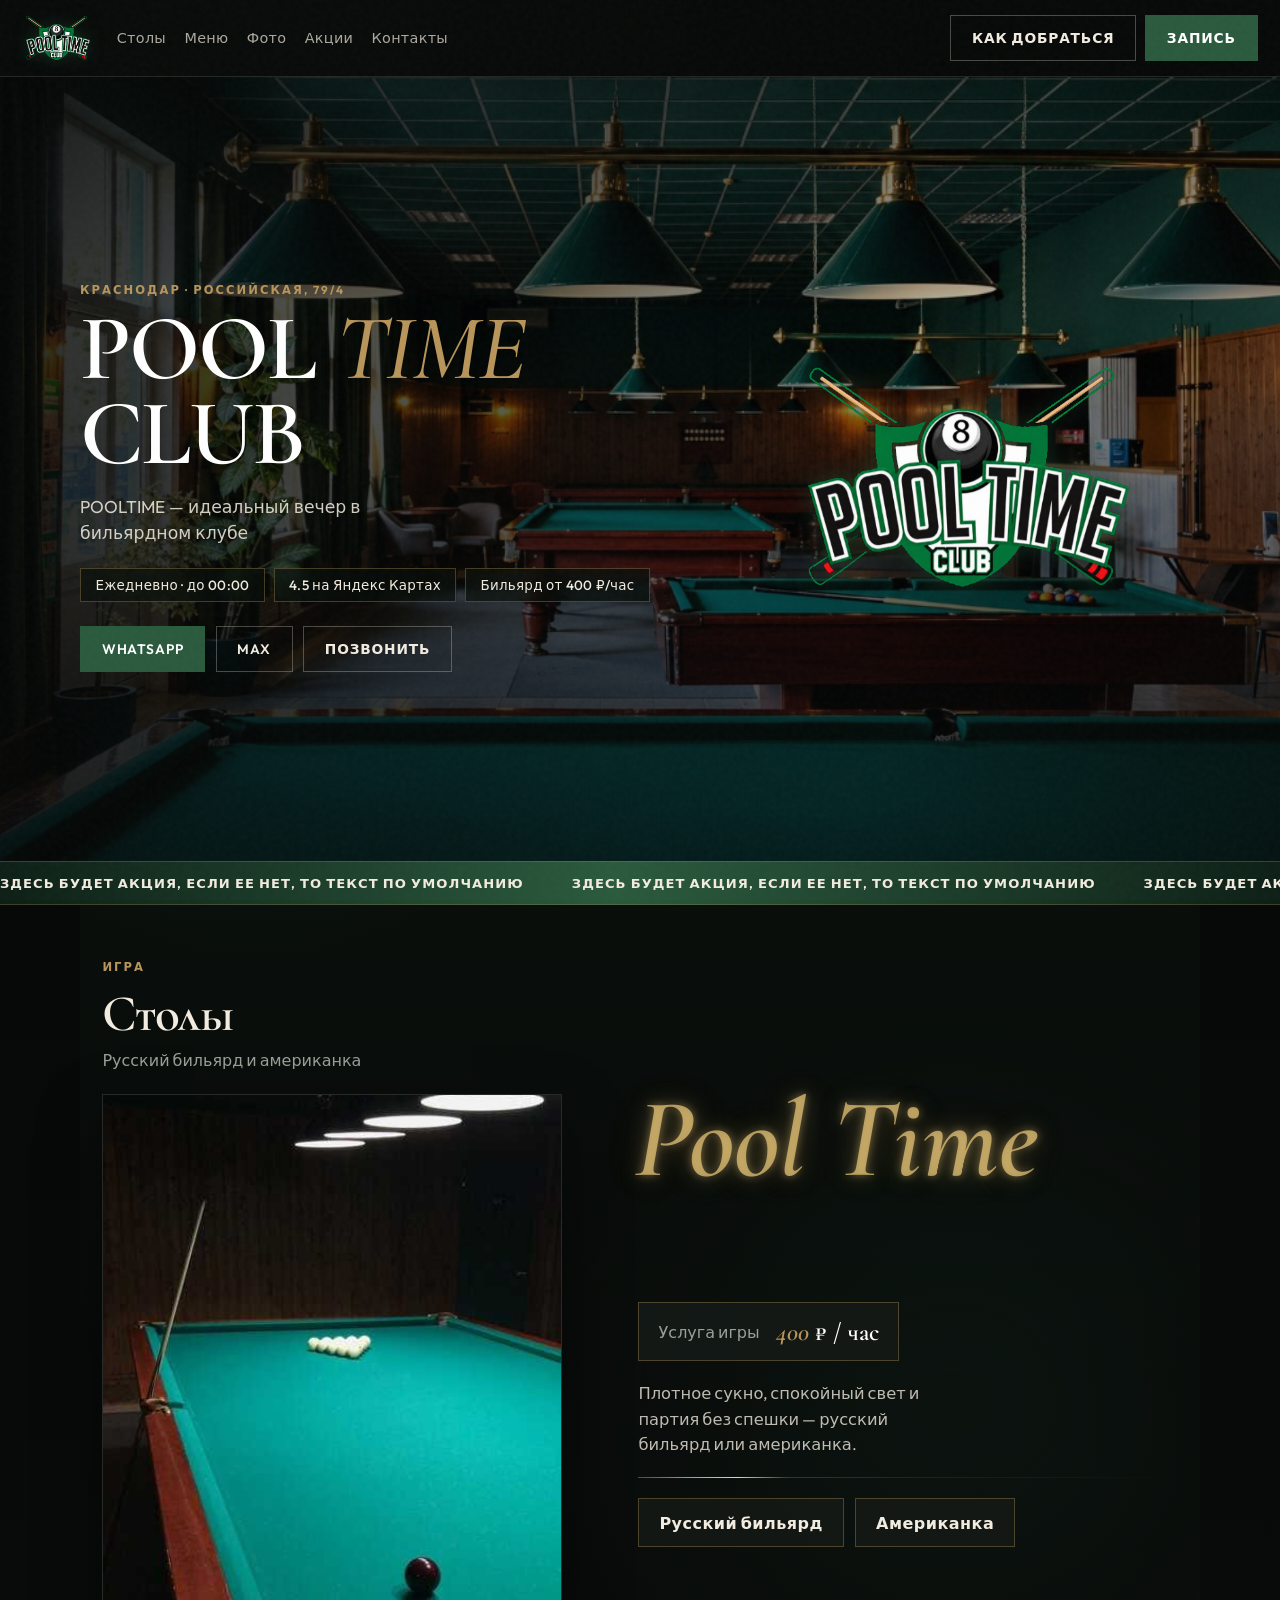
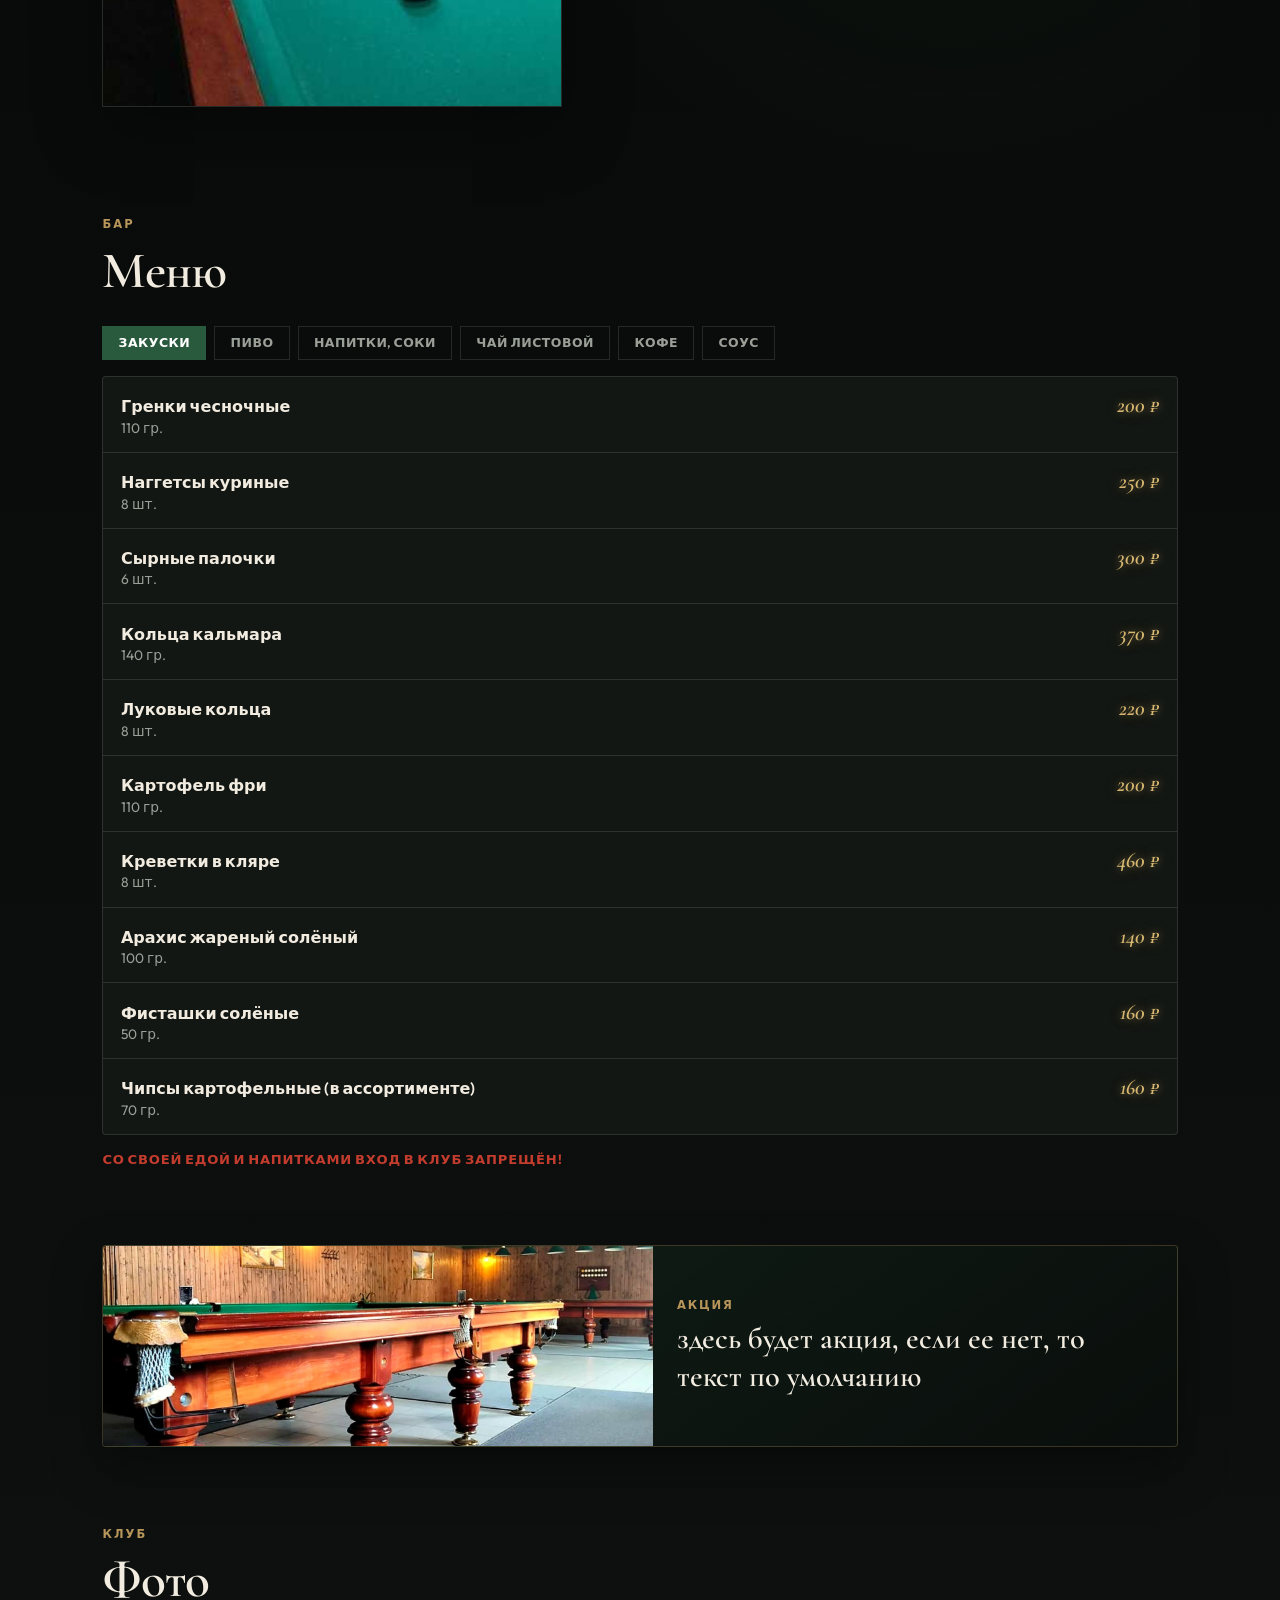
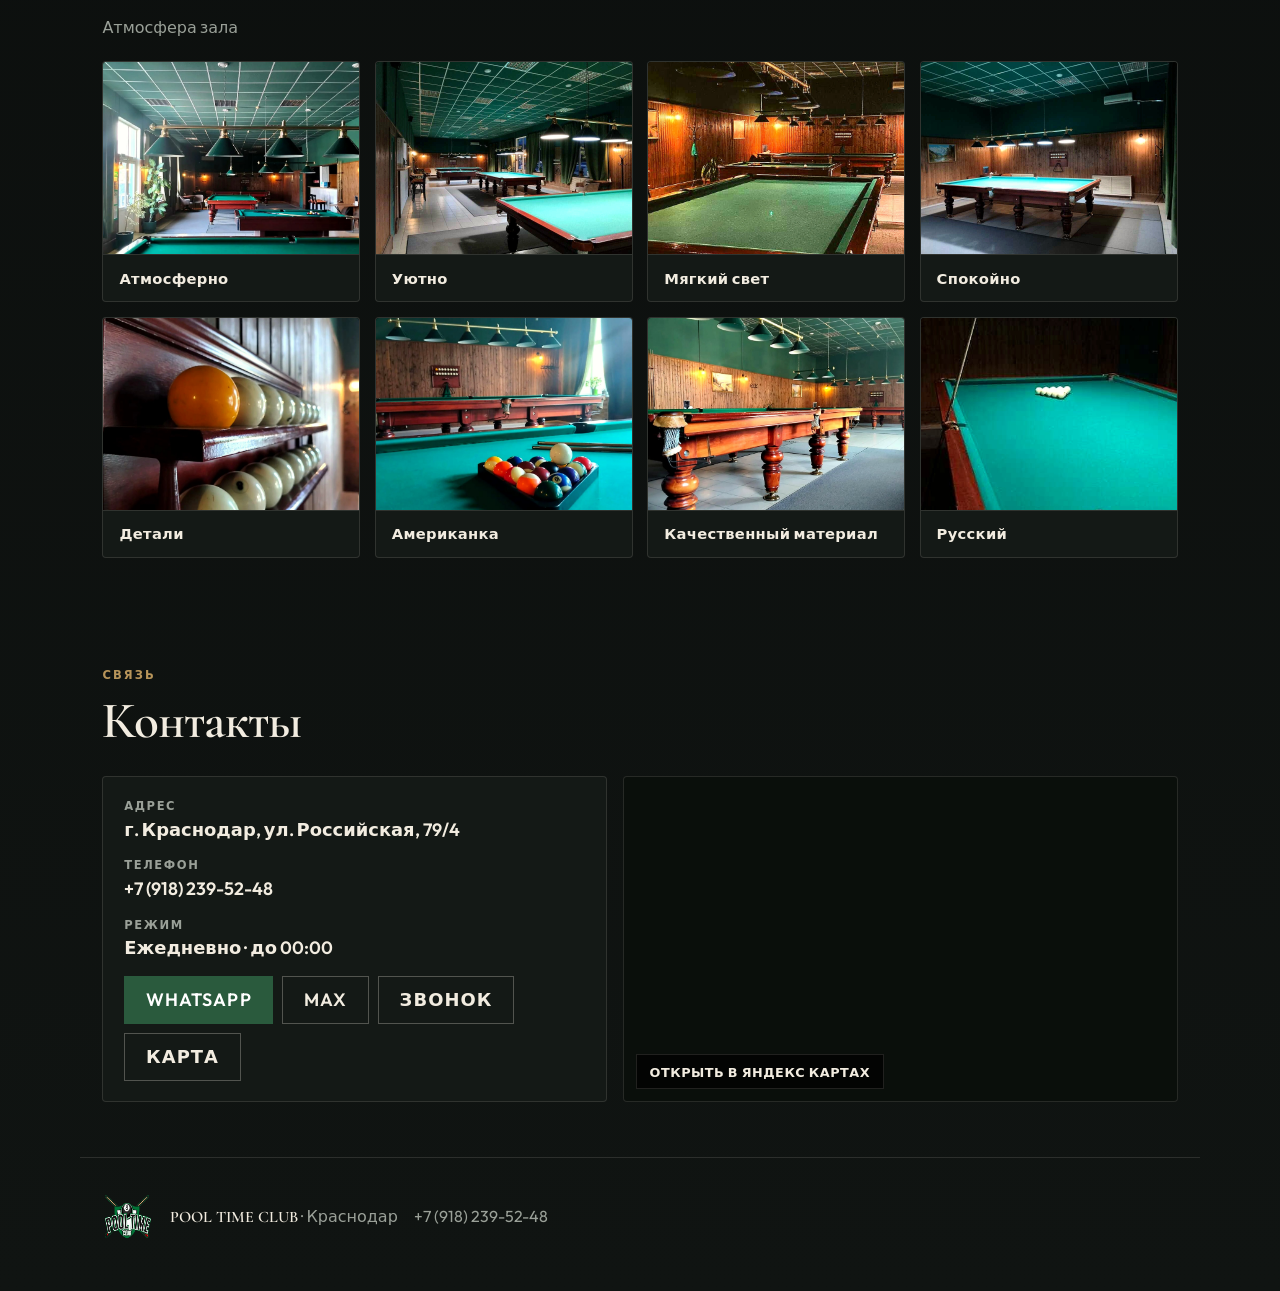
==== commit cc8848e8: "Add files via upload" ====
--- a/index.html
+++ b/index.html
@@ -9,22 +9,26 @@
   <link rel="preconnect" href="https://fonts.googleapis.com" />
   <link rel="preconnect" href="https://fonts.gstatic.com" crossorigin />
   <link href="https://fonts.googleapis.com/css2?family=Cormorant+Garamond:ital,wght@0,500;0,600;0,700;1,500&family=Outfit:wght@400;500;600;700&display=swap" rel="stylesheet" />
-  <link rel="stylesheet" href="styles.css?v=cine2" />
+  <link rel="stylesheet" href="styles.css?v=blend16" />
 </head>
 <body>
+  <div class="noise" aria-hidden="true"></div>
+
   <header class="top" id="header">
     <a class="brand" href="#top">
-      <img src="img/logo.png?v=edge2" alt="" width="44" height="31" />
-      <span>POOL TIME</span>
+      <img src="img/logo.png?v=edge2" alt="POOL TIME CLUB" width="160" height="113" />
     </a>
     <nav class="nav" id="nav">
-      <a href="#atmosphere">Атмосфера</a>
       <a href="#tables">Столы</a>
       <a href="#menu">Меню</a>
-      <a href="#gallery">Галерея</a>
+      <a href="#media">Фото</a>
+      <a href="#promo">Акции</a>
       <a href="#contacts">Контакты</a>
     </nav>
-    <a class="btn btn--solid top__book" id="btn-book-top" href="https://wa.me/79182395248" target="_blank" rel="noopener">Запись</a>
+    <div class="top__actions">
+      <a class="btn btn--ghost top__map" href="#contacts">Как добраться</a>
+      <a class="btn btn--primary" id="btn-book-top" href="https://wa.me/79182395248" target="_blank" rel="noopener">Запись</a>
+    </div>
     <button class="nav-toggle" type="button" aria-label="Меню" aria-expanded="false"><span></span></button>
   </header>
 
@@ -33,63 +37,55 @@
       <div class="hero__photo" aria-hidden="true">
         <img src="img/gallery/hero.jpg?v=2" alt="" fetchpriority="high" />
       </div>
-      <div class="hero__veil" aria-hidden="true"></div>
-      <div class="hero__copy">
-        <img class="hero__logo" src="img/logo.png?v=edge2" alt="POOL TIME CLUB" width="200" height="141" />
-        <p class="hero__place">Краснодар · Российская, 79/4</p>
-        <h1 class="hero__brand">POOL<br />TIME<br /><em>CLUB</em></h1>
-        <p class="hero__lead" id="hero-tagline" hidden>POOLTIME — идеальный вечер в бильярдном клубе</p>
-        <div class="hero__cta">
-          <a class="btn btn--solid" id="btn-wa" href="https://wa.me/79182395248" target="_blank" rel="noopener">WhatsApp</a>
-          <a class="btn btn--line" id="btn-max" href="https://max.ru/" target="_blank" rel="noopener">MAX</a>
-          <a class="btn btn--line" id="btn-call" href="tel:+79182395248">Позвонить</a>
+      <div class="hero__grade" aria-hidden="true"></div>
+      <div class="hero__inner">
+        <div class="hero__copy">
+          <p class="eyebrow">Краснодар · Российская, 79/4</p>
+          <h1>POOL <span>TIME</span> CLUB</h1>
+          <p class="hero__lead" id="hero-tagline">POOLTIME — идеальный вечер в бильярдном клубе</p>
+          <div class="hero__meta">
+            <span id="hero-hours">Ежедневно · до 00:00</span>
+            <span id="hero-rating">4.5 на Яндекс Картах</span>
+            <span id="hero-price">Бильярд от 400 ₽/час</span>
+          </div>
+          <div class="hero__cta">
+            <a class="btn btn--primary" id="btn-wa" href="https://wa.me/79182395248" target="_blank" rel="noopener">WhatsApp</a>
+            <a class="btn btn--max" id="btn-max" href="https://max.ru/" target="_blank" rel="noopener">MAX</a>
+            <a class="btn btn--ghost" id="btn-call" href="tel:+79182395248">Позвонить</a>
+          </div>
+        </div>
+        <div class="hero__badge" aria-hidden="true">
+          <img src="img/logo.png?v=edge2" alt="" />
         </div>
       </div>
-      <a class="hero__scroll" href="#atmosphere" aria-label="Дальше">
-        <span></span>
-      </a>
-    </section>
-
-    <section class="strip" id="atmosphere" aria-label="Атмосфера">
-      <figure class="strip__shot">
-        <img src="img/gallery/photo-01.jpg" alt="Зал клуба" loading="lazy" />
-      </figure>
-      <figure class="strip__shot strip__shot--tall">
-        <img src="img/gallery/photo-02.jpg" alt="Стол крупным планом" loading="lazy" />
-      </figure>
-      <figure class="strip__shot">
-        <img src="img/gallery/photo-04.jpg" alt="Свет над сукном" loading="lazy" />
-      </figure>
-      <div class="strip__aside">
-        <p class="eyebrow">Атмосфера</p>
-        <h2>Тихий зал.<br />Мягкий свет.<br />Своя партия.</h2>
-        <p class="strip__text">Русский бильярд и американка — без суеты, в клубе на Российской.</p>
+      <div class="promo-rail" id="promo-rail" aria-live="polite">
+        <div class="promo-rail__track" id="promo-track"></div>
       </div>
     </section>
 
     <section class="section section--tables" id="tables">
-      <div class="tables-hero">
-        <img src="img/gallery/photo-03.jpg" alt="Русский бильярд" loading="lazy" />
-        <div class="tables-hero__panel">
-          <p class="eyebrow">Игра</p>
-          <h2>Столы</h2>
-          <p class="section-lead" id="tables-note">Русский бильярд и американка</p>
-          <p class="tables-price">
+      <div class="section-head">
+        <p class="eyebrow">Игра</p>
+        <h2>Столы</h2>
+        <p class="section-lead" id="tables-note">Русский бильярд и американка</p>
+      </div>
+      <div class="tables-row">
+        <figure class="tables-shot">
+          <img src="img/gallery/tables-hero.jpg" alt="Игровой стол Pool Time" loading="lazy" />
+        </figure>
+        <div class="tables-side">
+          <p class="tables-mark" id="tables-mark" aria-hidden="true">Pool Time</p>
+          <div class="price-pill" id="billiard-pill">
             <span>Услуга игры</span>
             <strong><em id="billiard-price">400</em> ₽ / час</strong>
-          </p>
-          <div class="tables-types" id="tables-types"></div>
+          </div>
+          <p class="tables-aside-text">Плотное сукно, спокойный свет и партия без спешки — русский бильярд или американка.</p>
+          <div class="tables-rule" aria-hidden="true"></div>
+          <div class="tables-types" id="tables-types">
+            <div class="tables-type">Русский бильярд</div>
+            <div class="tables-type">Американка</div>
+          </div>
         </div>
-      </div>
-      <div class="tables-pair">
-        <figure>
-          <img src="img/gallery/photo-07.jpg" alt="Американка" loading="lazy" />
-          <figcaption>Американка</figcaption>
-        </figure>
-        <figure>
-          <img src="img/gallery/photo-08.jpg" alt="Русский бильярд" loading="lazy" />
-          <figcaption>Русский бильярд</figcaption>
-        </figure>
       </div>
     </section>
 
@@ -104,23 +100,24 @@
     </section>
 
     <section class="section section--promo" id="promo">
-      <div class="promo-band" id="promo-card">
-        <div class="promo-band__media" id="promo-media">
-          <img src="img/gallery/photo-05.jpg" alt="" loading="lazy" />
+      <div class="promo-card" id="promo-card">
+        <div class="promo-card__media" id="promo-media">
+          <div class="placeholder">Фото акции</div>
         </div>
-        <div class="promo-band__body">
-          <p class="eyebrow">Акция</p>
-          <p class="promo-band__text" id="promo-text">POOLTIME — идеальный вечер в бильярдном клубе</p>
+        <div class="promo-card__body">
+          <p class="promo-card__label">Акция</p>
+          <p class="promo-card__text" id="promo-text">POOLTIME — идеальный вечер в бильярдном клубе</p>
         </div>
       </div>
     </section>
 
-    <section class="gallery" id="gallery">
-      <div class="gallery__head">
+    <section class="section section--media" id="media">
+      <div class="section-head">
         <p class="eyebrow">Клуб</p>
-        <h2>Галерея</h2>
+        <h2>Фото</h2>
+        <p class="section-lead">Атмосфера зала</p>
       </div>
-      <div class="gallery__grid" id="media-grid"></div>
+      <div class="media-grid" id="media-grid"></div>
     </section>
 
     <section class="section section--contacts" id="contacts">
@@ -133,12 +130,11 @@
           <p><span>Адрес</span><a id="contact-address" href="https://yandex.ru/maps/-/CXBAMBNb" target="_blank" rel="noopener">г. Краснодар, ул. Российская, 79/4</a></p>
           <p><span>Телефон</span><a id="contact-phone" href="tel:+79182395248">+7 (918) 239-52-48</a></p>
           <p><span>Режим</span><strong id="contact-hours">Ежедневно · до 00:00</strong></p>
-          <p><span>Оценка</span><strong id="contact-rating">4.5 на Яндекс Картах</strong></p>
           <div class="contacts__btns">
-            <a class="btn btn--solid" id="c-wa" href="https://wa.me/79182395248" target="_blank" rel="noopener">WhatsApp</a>
-            <a class="btn btn--line" id="c-max" href="https://max.ru/" target="_blank" rel="noopener">MAX</a>
-            <a class="btn btn--line" id="c-call" href="tel:+79182395248">Звонок</a>
-            <a class="btn btn--line" id="c-maps" href="https://yandex.ru/maps/-/CXBAMBNb" target="_blank" rel="noopener">Карта</a>
+            <a class="btn btn--primary" id="c-wa" href="https://wa.me/79182395248" target="_blank" rel="noopener">WhatsApp</a>
+            <a class="btn btn--max" id="c-max" href="https://max.ru/" target="_blank" rel="noopener">MAX</a>
+            <a class="btn btn--ghost" id="c-call" href="tel:+79182395248">Звонок</a>
+            <a class="btn btn--ghost" id="c-maps" href="https://yandex.ru/maps/-/CXBAMBNb" target="_blank" rel="noopener">Карта</a>
           </div>
         </div>
         <div class="contacts__map">
@@ -150,11 +146,11 @@
   </main>
 
   <footer class="foot">
-    <img src="img/logo.png?v=edge2" alt="" width="56" height="40" />
+    <img src="img/logo.png?v=edge2" alt="" width="72" height="51" />
     <p><strong>POOL TIME CLUB</strong> · Краснодар</p>
     <p id="foot-phone">+7 (918) 239-52-48</p>
   </footer>
 
-  <script src="script.js?v=cine2"></script>
+  <script src="script.js?v=blend14"></script>
 </body>
 </html>
--- a/styles.css
+++ b/styles.css
@@ -10,9 +10,10 @@
   --text: #f2ece0;
   --muted: #9aa098;
   --red: #c43c2e;
+  --radius: 4px;
   --font: "Outfit", system-ui, sans-serif;
   --display: "Cormorant Garamond", Georgia, serif;
-  --max: 1180px;
+  --max: 1120px;
   --ease: cubic-bezier(0.22, 1, 0.36, 1);
 }
 
@@ -26,60 +27,56 @@
     radial-gradient(ellipse 70% 40% at 20% 0%, rgba(28, 63, 44, 0.35), transparent 55%),
     linear-gradient(180deg, #050706 0%, var(--bg) 30%, var(--bg-2) 100%);
   min-height: 100vh;
-  overflow-x: hidden;
 }
 img { max-width: 100%; display: block; }
 a { color: inherit; text-decoration: none; }
-button { font: inherit; }
-h1, h2, h3 { font-family: var(--display); font-weight: 600; letter-spacing: -0.02em; }
-
-/* —— Header —— */
+button, input, textarea, select { font: inherit; }
+h1, h2, h3 {
+  font-family: var(--display);
+  font-weight: 600;
+  letter-spacing: -0.02em;
+}
+
+.noise {
+  pointer-events: none;
+  position: fixed;
+  inset: 0;
+  z-index: 80;
+  opacity: 0.03;
+  background-image: url("data:image/svg+xml,%3Csvg viewBox='0 0 200 200' xmlns='http://www.w3.org/2000/svg'%3E%3Cfilter id='n'%3E%3CfeTurbulence type='fractalNoise' baseFrequency='0.85' numOctaves='2' stitchTiles='stitch'/%3E%3C/filter%3E%3Crect width='100%25' height='100%25' filter='url(%23n)'/%3E%3C/svg%3E");
+}
+
 .top {
-  position: fixed;
-  inset: 0 0 auto;
-  z-index: 50;
+  position: sticky;
+  top: 0;
+  z-index: 40;
   display: flex;
   align-items: center;
-  gap: 1.25rem;
-  padding: 0.85rem 1.5rem;
-  background: transparent;
-  transition: background 0.35s var(--ease), border-color 0.35s, backdrop-filter 0.35s;
-  border-bottom: 1px solid transparent;
-}
-.top.is-scrolled {
-  background: rgba(8, 10, 9, 0.88);
+  gap: 1rem;
+  padding: 0.75rem 1.4rem;
+  background: rgba(8, 10, 9, 0.9);
   backdrop-filter: blur(16px);
-  border-bottom-color: var(--line);
-}
-.brand {
-  display: inline-flex;
-  align-items: center;
-  gap: 0.55rem;
-  font-family: var(--display);
-  font-size: 1.2rem;
-  font-weight: 700;
-  letter-spacing: 0.08em;
-  line-height: 1;
+  border-bottom: 1px solid var(--line);
 }
 .brand img {
-  width: 40px;
+  width: 72px;
   height: auto;
-  filter: drop-shadow(0 0 8px rgba(42, 90, 61, 0.45));
+  filter: drop-shadow(0 0 8px rgba(42, 90, 61, 0.4));
 }
 .nav {
   display: flex;
   gap: 1.15rem;
-  margin-left: 0.25rem;
+  margin-left: 0.4rem;
   flex: 1;
 }
 .nav a {
-  color: rgba(242, 236, 224, 0.72);
+  color: rgba(242, 236, 224, 0.7);
   font-weight: 500;
   font-size: 0.9rem;
   letter-spacing: 0.02em;
 }
 .nav a:hover { color: #fff; }
-.top__book { margin-left: auto; }
+.top__actions { display: flex; gap: 0.55rem; }
 .nav-toggle {
   display: none;
   width: 42px;
@@ -108,31 +105,39 @@
   display: inline-flex;
   align-items: center;
   justify-content: center;
+  gap: 0.4rem;
   min-height: 46px;
-  padding: 0.7rem 1.35rem;
+  padding: 0.7rem 1.3rem;
+  border-radius: 0;
   border: 1px solid transparent;
   font-weight: 600;
-  font-size: 0.9rem;
-  letter-spacing: 0.04em;
+  font-size: 0.86rem;
+  letter-spacing: 0.06em;
   text-transform: uppercase;
   transition: background 0.25s var(--ease), border-color 0.25s, color 0.25s, transform 0.25s;
   cursor: pointer;
 }
-.btn--solid {
+.btn--primary {
   background: var(--felt-mid);
   color: #fff;
   border-color: var(--felt-mid);
 }
-.btn--solid:hover {
+.btn--primary:hover {
   background: #346a48;
   transform: translateY(-1px);
 }
-.btn--line {
+.btn--max {
   background: transparent;
-  border-color: rgba(242, 236, 224, 0.35);
+  border-color: rgba(242, 236, 224, 0.28);
   color: var(--text);
 }
-.btn--line:hover { border-color: var(--brass); color: #fff; }
+.btn--max:hover { border-color: var(--brass); color: #fff; }
+.btn--ghost {
+  background: transparent;
+  border-color: rgba(242, 236, 224, 0.28);
+  color: var(--text);
+}
+.btn--ghost:hover { border-color: var(--brass); color: #fff; }
 
 .eyebrow {
   margin: 0 0 0.55rem;
@@ -143,298 +148,447 @@
   font-weight: 700;
 }
 
-/* —— Hero: full-bleed cinematic —— */
+/* Hero layout: hybrid split */
 .hero {
   position: relative;
-  min-height: 100vh;
-  min-height: 100dvh;
-  display: grid;
-  align-items: end;
-  overflow: hidden;
+  min-height: calc(100vh - 72px);
+  min-height: calc(100dvh - 72px);
+  overflow: hidden;
+  display: flex;
+  align-items: center;
 }
 .hero__photo,
-.hero__veil {
+.hero__grade {
   position: absolute;
   inset: 0;
+  z-index: 0;
 }
 .hero__photo img {
   width: 100%;
   height: 100%;
   object-fit: cover;
-  object-position: 45% 40%;
-  transform: scale(1.06);
-  animation: hero-drift 22s ease-in-out infinite alternate;
-  filter: saturate(1.05) contrast(1.04);
-}
-@keyframes hero-drift {
-  from { transform: scale(1.06) translate(0, 0); }
-  to { transform: scale(1.12) translate(-1.2%, -0.8%); }
-}
-.hero__veil {
+  object-position: 48% 40%;
+  transform: scale(1.04);
+  filter: saturate(1.05) contrast(1.03);
+}
+.hero__grade {
   background:
-    linear-gradient(90deg, rgba(5, 7, 6, 0.78) 0%, rgba(5, 7, 6, 0.35) 42%, rgba(5, 7, 6, 0.15) 65%, rgba(5, 7, 6, 0.45) 100%),
-    linear-gradient(180deg, rgba(5, 7, 6, 0.35) 0%, transparent 28%, rgba(5, 7, 6, 0.82) 100%);
-  pointer-events: none;
-}
-.hero__copy {
-  position: relative;
-  z-index: 2;
-  width: min(var(--max), calc(100% - 3rem));
+    linear-gradient(105deg, rgba(5, 7, 6, 0.88) 0%, rgba(5, 7, 6, 0.58) 42%, rgba(5, 7, 6, 0.28) 70%, rgba(5, 7, 6, 0.55) 100%),
+    linear-gradient(180deg, rgba(5, 7, 6, 0.4) 0%, transparent 28%, rgba(5, 7, 6, 0.78) 100%);
+}
+.hero__inner {
+  position: relative;
+  z-index: 1;
+  width: min(var(--max), calc(100% - 2.8rem));
   margin: 0 auto;
-  padding: 7rem 0 5.5rem;
-  animation: rise 1.1s var(--ease) both;
-}
-@keyframes rise {
-  from { opacity: 0; transform: translateY(28px); }
-  to { opacity: 1; transform: translateY(0); }
-}
-.hero__logo {
-  width: min(180px, 42vw);
-  height: auto;
-  margin: 0 0 1.1rem;
-  filter:
-    drop-shadow(0 0 14px rgba(42, 90, 61, 0.5))
-    drop-shadow(0 16px 36px rgba(0, 0, 0, 0.4));
-}
-.hero__place {
-  margin: 0 0 1rem;
-  color: rgba(242, 236, 224, 0.7);
-  font-size: 0.82rem;
-  letter-spacing: 0.14em;
-  text-transform: uppercase;
-  font-weight: 600;
-}
-.hero__brand {
-  margin: 0 0 1.5rem;
-  font-size: clamp(3.4rem, 11vw, 7.2rem);
-  line-height: 0.88;
+  padding: 2.5rem 0 4.2rem;
+  display: grid;
+  grid-template-columns: 1.15fr 0.85fr;
+  gap: 2rem;
+  align-items: center;
+}
+.hero h1 {
+  margin: 0;
+  font-family: var(--display);
+  font-size: clamp(3.2rem, 8vw, 5.8rem);
+  line-height: 0.92;
+  letter-spacing: -0.02em;
   font-weight: 600;
   color: #fff;
-  text-shadow: 0 18px 50px rgba(0, 0, 0, 0.45);
-}
-.hero__brand em {
+  text-shadow: 0 16px 48px rgba(0, 0, 0, 0.45);
+}
+.hero h1 span {
   font-style: italic;
   font-weight: 500;
   color: var(--brass);
 }
 .hero__lead {
-  display: none;
-}
-.hero__cta {
-  display: flex;
-  flex-wrap: wrap;
-  gap: 0.7rem;
-}
-.hero__scroll {
-  position: absolute;
-  left: 50%;
-  bottom: 1.4rem;
-  z-index: 3;
-  width: 28px;
-  height: 44px;
-  border: 1px solid rgba(242, 236, 224, 0.35);
-  border-radius: 20px;
-  transform: translateX(-50%);
-  display: grid;
-  place-items: start center;
-  padding-top: 8px;
-}
-.hero__scroll span {
-  width: 4px;
-  height: 8px;
-  background: var(--brass);
-  border-radius: 2px;
-  animation: scroll-dot 1.6s var(--ease) infinite;
-}
-@keyframes scroll-dot {
-  0% { opacity: 1; transform: translateY(0); }
-  100% { opacity: 0; transform: translateY(14px); }
-}
-
-/* —— Atmosphere strip —— */
-.strip {
-  display: grid;
-  grid-template-columns: 1.1fr 0.85fr 1fr 0.95fr;
-  gap: 0.55rem;
-  padding: 0.55rem;
-  align-items: stretch;
-  min-height: 72vh;
-}
-.strip__shot {
-  margin: 0;
-  overflow: hidden;
-  background: #0a0e0b;
-  min-height: 280px;
-}
-.strip__shot img {
-  width: 100%;
-  height: 100%;
-  object-fit: cover;
-  transition: transform 1.2s var(--ease);
-}
-.strip__shot:hover img { transform: scale(1.04); }
-.strip__shot--tall { min-height: 100%; }
-.strip__aside {
-  display: flex;
-  flex-direction: column;
-  justify-content: center;
-  padding: 2rem 1.4rem;
-  background:
-    linear-gradient(160deg, rgba(28, 63, 44, 0.45), rgba(8, 10, 9, 0.95));
-  border: 1px solid var(--line);
-}
-.strip__aside h2 {
-  margin: 0;
-  font-size: clamp(2rem, 3.5vw, 3rem);
-  line-height: 1.05;
-}
-.strip__text {
-  margin: 1.1rem 0 0;
-  color: var(--muted);
-  line-height: 1.55;
-  max-width: 28ch;
-}
-
-/* —— Sections —— */
-.section {
-  max-width: var(--max);
-  margin: 0 auto;
-  padding: 4.5rem 1.4rem;
-}
-.section-head { margin-bottom: 1.6rem; }
-.section-head h2,
-.gallery__head h2,
-.strip__aside h2,
-.tables-hero__panel h2 {
-  font-size: clamp(2.2rem, 4.5vw, 3.4rem);
-  margin: 0.1rem 0 0;
-}
-.section-lead { color: var(--muted); margin: 0.5rem 0 0; }
-
-.section--tables { padding-top: 2.5rem; }
-.tables-hero {
-  display: grid;
-  grid-template-columns: 1.35fr 1fr;
-  gap: 0.7rem;
-  min-height: 420px;
-  margin-bottom: 0.7rem;
-}
-.tables-hero > img {
-  width: 100%;
-  height: 100%;
-  min-height: 380px;
-  object-fit: cover;
-}
-.tables-hero__panel {
-  background: var(--panel);
-  border: 1px solid var(--line);
-  padding: 2rem 1.6rem;
-  display: flex;
-  flex-direction: column;
-  justify-content: center;
-}
-.tables-price {
-  display: flex;
-  flex-wrap: wrap;
-  align-items: baseline;
-  gap: 0.85rem;
-  margin: 1.4rem 0 1.2rem;
-  padding-bottom: 1.1rem;
-  border-bottom: 1px solid var(--line);
-}
-.tables-price span {
-  color: var(--muted);
-  font-size: 0.85rem;
-  text-transform: uppercase;
-  letter-spacing: 0.1em;
-  font-weight: 600;
-}
-.tables-price strong {
-  font-family: var(--display);
-  font-size: 2rem;
-  font-weight: 600;
-}
-.tables-price em {
-  font-style: normal;
-  color: var(--brass);
-}
-.tables-types {
+  margin: 1.1rem 0 1.35rem;
+  color: rgba(242, 236, 224, 0.86);
+  font-size: 1.08rem;
+  max-width: 34ch;
+  line-height: 1.5;
+  font-weight: 400;
+}
+.hero__meta {
   display: flex;
   flex-wrap: wrap;
   gap: 0.55rem;
-}
-.tables-type {
-  padding: 0.55rem 0.95rem;
+  margin-bottom: 1.5rem;
+}
+.hero__meta span {
+  padding: 0.5rem 0.9rem;
+  border-radius: 0;
+  background: rgba(8, 14, 10, 0.65);
   border: 1px solid rgba(184, 149, 90, 0.35);
-  color: var(--text);
-  font-weight: 600;
-  font-size: 0.88rem;
-  letter-spacing: 0.03em;
-}
-.tables-pair {
-  display: grid;
-  grid-template-columns: 1fr 1fr;
-  gap: 0.7rem;
-}
-.tables-pair figure {
-  margin: 0;
-  position: relative;
-  overflow: hidden;
-  min-height: 260px;
-  background: #0a0e0b;
-}
-.tables-pair img {
+  backdrop-filter: blur(8px);
+  font-size: 0.84rem;
+  font-weight: 500;
+  letter-spacing: 0.02em;
+}
+.hero__cta { display: flex; flex-wrap: wrap; gap: 0.65rem; }
+.hero__badge {
+  justify-self: center;
+  width: min(360px, 100%);
+  animation: floaty 5s ease-in-out infinite;
+}
+.hero__badge img {
   width: 100%;
-  height: 100%;
-  min-height: 260px;
-  object-fit: cover;
-  transition: transform 1s var(--ease);
-}
-.tables-pair figure:hover img { transform: scale(1.05); }
-.tables-pair figcaption {
+  height: auto;
+  filter:
+    drop-shadow(0 0 12px rgba(42, 90, 61, 0.45))
+    drop-shadow(0 18px 40px rgba(0, 0, 0, 0.45));
+}
+@keyframes floaty {
+  0%, 100% { transform: translateY(0); }
+  50% { transform: translateY(-10px); }
+}
+
+.promo-rail {
   position: absolute;
   left: 0;
   right: 0;
   bottom: 0;
-  padding: 1.1rem 1.2rem;
-  background: linear-gradient(transparent, rgba(0, 0, 0, 0.75));
+  z-index: 2;
+  overflow: hidden;
+  background: linear-gradient(90deg, #0d1f16, var(--felt-mid) 48%, #0d1f16);
+  border-block: 1px solid rgba(184, 149, 90, 0.28);
+  min-height: 44px;
+  display: flex;
+  align-items: center;
+}
+.promo-rail__track {
+  display: flex;
+  gap: 3rem;
+  white-space: nowrap;
+  width: max-content;
+  animation: marquee 90s linear infinite;
+  padding: 0.7rem 0;
+  font-weight: 600;
+  letter-spacing: 0.08em;
+  text-transform: uppercase;
+  font-size: 0.82rem;
+}
+@keyframes marquee {
+  from { transform: translateX(0); }
+  to { transform: translateX(-50%); }
+}
+
+.tables-row {
+  display: grid;
+  grid-template-columns: auto minmax(280px, 1fr);
+  gap: 2rem 4.5rem;
+  align-items: stretch;
+}
+.tables-shot {
+  margin: 0;
+  width: 460px;
+  max-width: 56vw;
+  overflow: hidden;
+  border: 1px solid var(--line);
+  background: #0a0f0b;
+  box-shadow: 0 24px 60px rgba(0, 0, 0, 0.35);
+}
+.tables-shot img {
+  width: 100%;
+  height: auto;
+  aspect-ratio: 3 / 4;
+  object-fit: cover;
+  object-position: center 35%;
+}
+.tables-side {
+  position: relative;
+  display: flex;
+  flex-direction: column;
+  justify-content: center;
+  align-items: flex-start;
+  gap: 1.25rem;
+  min-height: 100%;
+  padding: 4.2rem 0.5rem 1.2rem 0.25rem;
+  border: 0;
+  background: transparent;
+  overflow: visible;
+}
+.tables-mark {
+  position: absolute;
+  left: 0;
+  right: auto;
+  top: -0.15rem;
+  margin: 0;
   font-family: var(--display);
-  font-size: 1.35rem;
-  font-weight: 600;
-}
-
-/* —— Menu —— */
+  font-size: clamp(4.5rem, 9vw, 7rem);
+  line-height: 0.85;
+  font-weight: 600;
+  font-style: italic;
+  text-align: left;
+  white-space: nowrap;
+  color: rgba(212, 176, 106, 0.28);
+  text-shadow: none;
+  -webkit-text-stroke: 0;
+  opacity: 0.3;
+  pointer-events: none;
+  user-select: none;
+}
+.tables-mark.is-flicker {
+  animation: play-flicker 1.3s ease-in-out 1;
+}
+.tables-mark.is-on {
+  opacity: 1;
+  color: rgba(232, 198, 120, 0.72);
+  text-shadow:
+    0 0 8px rgba(232, 198, 120, 0.45),
+    0 0 22px rgba(184, 149, 90, 0.35),
+    0 0 40px rgba(184, 149, 90, 0.2);
+  transition: opacity 0.55s ease, color 0.55s ease, text-shadow 0.55s ease;
+}
+@keyframes play-flicker {
+  0% { opacity: 0.04; color: rgba(184, 149, 90, 0.1); text-shadow: none; }
+  12% { opacity: 0.04; }
+  22% { opacity: 0.8; color: #f0d89a; text-shadow: 0 0 14px rgba(240, 216, 154, 0.45); }
+  28% { opacity: 0.06; text-shadow: none; }
+  42% { opacity: 0.06; }
+  52% { opacity: 0.95; color: #ffe7b0; text-shadow: 0 0 16px rgba(255, 231, 176, 0.5), 0 0 28px rgba(184, 149, 90, 0.28); }
+  58% { opacity: 0.1; text-shadow: none; }
+  70% { opacity: 0.1; }
+  80% { opacity: 0.75; color: #efd6a0; text-shadow: 0 0 12px rgba(239, 214, 160, 0.35); }
+  86% { opacity: 0.2; text-shadow: none; }
+  92% { opacity: 0.55; color: rgba(232, 198, 120, 0.55); text-shadow: 0 0 10px rgba(184, 149, 90, 0.25); }
+  100% { opacity: 0.72; color: rgba(232, 198, 120, 0.7); text-shadow: 0 0 14px rgba(184, 149, 90, 0.28); }
+}
+.tables-aside-text {
+  margin: 0;
+  max-width: 28ch;
+  color: rgba(242, 236, 224, 0.78);
+  font-size: 1.02rem;
+  line-height: 1.55;
+}
+.tables-rule {
+  position: relative;
+  width: 100%;
+  height: 1px;
+  overflow: hidden;
+  background: linear-gradient(90deg, rgba(184, 149, 90, 0.45), rgba(184, 149, 90, 0.12) 55%, transparent);
+}
+.tables-rule::after {
+  content: "";
+  position: absolute;
+  inset: 0 auto 0 0;
+  width: 28%;
+  background: linear-gradient(90deg, transparent, var(--brass), #e8d5a8, transparent);
+  box-shadow: 0 0 10px rgba(184, 149, 90, 0.55);
+  animation: tables-rule-run 2.6s var(--ease) infinite;
+}
+@keyframes tables-rule-run {
+  0% { transform: translateX(-130%); opacity: 0; }
+  15% { opacity: 1; }
+  85% { opacity: 1; }
+  100% { transform: translateX(380%); opacity: 0; }
+}
+.tables-types {
+  display: flex;
+  flex-wrap: wrap;
+  gap: 0.7rem;
+}
+.tables-type {
+  padding: 0.85rem 1.25rem;
+  border-radius: 0;
+  border: 1px solid rgba(184, 149, 90, 0.35);
+  background: rgba(20, 25, 22, 0.9);
+  font-weight: 600;
+  letter-spacing: 0.03em;
+}
+
+.section {
+  max-width: var(--max);
+  margin: 0 auto;
+  padding: 3.4rem 1.4rem;
+}
+.section--tables {
+  position: relative;
+  overflow: visible;
+  background:
+    radial-gradient(ellipse 55% 65% at 78% 58%, rgba(28, 63, 44, 0.18), transparent 70%),
+    linear-gradient(180deg, rgba(28, 63, 44, 0.1), transparent 55%);
+}
+.section-head { margin-bottom: 1.5rem; }
+.section-head--row {
+  display: flex;
+  flex-wrap: wrap;
+  align-items: flex-end;
+  justify-content: space-between;
+  gap: 1rem;
+}
+.section-head h2 {
+  font-size: clamp(2.2rem, 4.5vw, 3.2rem);
+  margin: 0.15rem 0;
+  font-weight: 600;
+}
+.section-lead { color: var(--muted); margin: 0.35rem 0 0; }
+
+.section--promo {
+  padding-top: 1.5rem;
+  padding-bottom: 1.5rem;
+}
+.promo-card {
+  display: grid;
+  grid-template-columns: 1.05fr 1fr;
+  gap: 0;
+  background: linear-gradient(145deg, rgba(28, 63, 44, 0.4), rgba(10, 14, 12, 0.98));
+  border: 1px solid rgba(184, 149, 90, 0.28);
+  border-radius: var(--radius);
+  overflow: hidden;
+  min-height: 200px;
+  box-shadow: 0 20px 50px rgba(0, 0, 0, 0.35);
+}
+.promo-card__media {
+  min-height: 200px;
+  background: #0a0f0b;
+  position: relative;
+}
+.promo-card__media img {
+  width: 100%;
+  height: 100%;
+  object-fit: cover;
+  object-position: center;
+  position: absolute;
+  inset: 0;
+}
+.promo-card__body {
+  padding: 1.4rem 1.5rem;
+  display: grid;
+  align-content: center;
+  gap: 0.5rem;
+}
+.promo-card__label {
+  margin: 0;
+  color: var(--brass);
+  text-transform: uppercase;
+  letter-spacing: 0.16em;
+  font-size: 0.72rem;
+  font-weight: 700;
+}
+.promo-card__text {
+  margin: 0;
+  font-family: var(--display);
+  font-size: clamp(1.35rem, 2.6vw, 1.9rem);
+  font-weight: 600;
+  line-height: 1.25;
+}
+
+.placeholder {
+  width: 100%;
+  height: 100%;
+  min-height: 160px;
+  display: grid;
+  place-items: center;
+  color: var(--muted);
+  border: 1px dashed rgba(242, 236, 224, 0.14);
+  background:
+    linear-gradient(135deg, rgba(255, 255, 255, 0.03), transparent),
+    repeating-linear-gradient(-45deg, transparent, transparent 8px, rgba(255, 255, 255, 0.03) 8px, rgba(255, 255, 255, 0.03) 16px);
+  font-weight: 500;
+}
+
+.price-pill {
+  display: inline-flex;
+  align-items: center;
+  gap: 1rem;
+  padding: 0.85rem 1.2rem;
+  border-radius: 0;
+  background: rgba(20, 25, 22, 0.95);
+  border: 1px solid rgba(184, 149, 90, 0.35);
+  margin: 0;
+}
+.price-pill span { color: var(--muted); font-weight: 500; }
+.price-pill strong {
+  font-family: var(--display);
+  font-size: 1.55rem;
+  color: #fff;
+  font-weight: 600;
+}
+.price-pill em { font-style: italic; color: var(--brass); }
+
+.cards,
+.media-grid {
+  display: grid;
+  grid-template-columns: repeat(4, 1fr);
+  gap: 0.9rem;
+}
+.card,
+.media-card {
+  background: var(--panel);
+  border: 1px solid var(--line);
+  border-radius: var(--radius);
+  overflow: hidden;
+  display: flex;
+  flex-direction: column;
+  transition: border-color 0.25s var(--ease), transform 0.25s var(--ease);
+}
+.card:hover,
+.media-card:hover {
+  border-color: rgba(184, 149, 90, 0.4);
+  transform: translateY(-3px);
+}
+.card__media,
+.media-card__media {
+  position: relative;
+  aspect-ratio: 4 / 3;
+  background: #0a0f0b;
+  overflow: hidden;
+}
+.card__media img,
+.media-card__media img,
+.media-card__media video {
+  position: absolute;
+  inset: 0;
+  width: 100%;
+  height: 100%;
+  object-fit: cover;
+  object-position: center 40%;
+}
+.card__body,
+.media-card__body {
+  padding: 0.85rem 1rem;
+  border-top: 1px solid var(--line);
+  font-weight: 600;
+  font-size: 0.92rem;
+  letter-spacing: 0.02em;
+}
+
 .menu-tabs {
   display: flex;
   flex-wrap: wrap;
-  gap: 0.4rem;
+  gap: 0.5rem;
   margin-bottom: 1rem;
 }
 .menu-tabs button {
   border: 1px solid var(--line);
   background: transparent;
   color: var(--muted);
+  border-radius: 0;
   padding: 0.55rem 0.95rem;
   font-weight: 600;
-  font-size: 0.88rem;
+  letter-spacing: 0.04em;
+  text-transform: uppercase;
+  font-size: 0.78rem;
   cursor: pointer;
-  transition: 0.2s ease;
-}
-.menu-tabs button.is-active,
-.menu-tabs button:hover {
+}
+.menu-tabs button.is-active {
   color: #fff;
-  background: var(--felt);
-  border-color: var(--felt);
+  background: var(--felt-mid);
+  border-color: var(--felt-mid);
 }
 .menu-panel {
-  background: rgba(20, 25, 22, 0.92);
+  background: rgba(20, 25, 22, 0.9);
   border: 1px solid var(--line);
+  border-radius: var(--radius);
+  overflow: hidden;
 }
 .menu-row {
   display: grid;
   grid-template-columns: 1fr auto;
   gap: 0.8rem;
-  padding: 1rem 1.15rem;
+  padding: 0.95rem 1.1rem;
   border-bottom: 1px solid var(--line);
   align-items: baseline;
 }
@@ -443,149 +597,50 @@
 .menu-row__meta {
   display: block;
   color: var(--muted);
-  font-size: 0.84rem;
+  font-size: 0.86rem;
+  font-weight: 400;
   margin-top: 0.15rem;
-  font-weight: 400;
 }
 .menu-row__price {
   font-family: var(--display);
   font-size: 1.35rem;
-  color: var(--brass);
+  color: rgba(232, 198, 120, 0.92);
   white-space: nowrap;
   font-weight: 600;
+  font-style: italic;
+  text-shadow:
+    0 0 8px rgba(232, 198, 120, 0.45),
+    0 0 20px rgba(184, 149, 90, 0.32),
+    0 0 36px rgba(184, 149, 90, 0.18);
 }
 .menu-note {
-  margin: 1.1rem 0 0;
+  margin: 1rem 0 0;
   color: var(--red);
   font-weight: 700;
   text-transform: uppercase;
-  letter-spacing: 0.05em;
+  letter-spacing: 0.06em;
   font-size: 0.82rem;
 }
 
-/* —— Promo —— */
-.section--promo { padding-top: 1rem; padding-bottom: 1rem; }
-.promo-band {
-  display: grid;
-  grid-template-columns: 1.15fr 1fr;
-  min-height: 280px;
-  border: 1px solid var(--line);
-  overflow: hidden;
-}
-.promo-band__media {
-  position: relative;
-  min-height: 240px;
-  background: #0a0e0b;
-}
-.promo-band__media img {
-  position: absolute;
-  inset: 0;
-  width: 100%;
-  height: 100%;
-  object-fit: cover;
-}
-.promo-band__body {
-  padding: 2rem 1.7rem;
-  display: grid;
-  align-content: center;
-  background: linear-gradient(145deg, rgba(28, 63, 44, 0.55), rgba(10, 12, 11, 0.98));
-}
-.promo-band__text {
-  margin: 0.35rem 0 0;
-  font-family: var(--display);
-  font-size: clamp(1.5rem, 3vw, 2.3rem);
-  line-height: 1.15;
-  font-weight: 600;
-}
-
-/* —— Gallery —— */
-.gallery {
-  padding: 3rem 0 1rem;
-}
-.gallery__head {
-  width: min(var(--max), calc(100% - 2.8rem));
-  margin: 0 auto 1.4rem;
-}
-.gallery__grid {
-  display: grid;
-  grid-template-columns: repeat(12, 1fr);
-  gap: 0.45rem;
-  padding: 0 0.45rem;
-}
-.gallery__item {
-  position: relative;
-  overflow: hidden;
-  background: #0a0e0b;
-  min-height: 220px;
-  opacity: 0;
-  transform: translateY(18px);
-  transition: opacity 0.7s var(--ease), transform 0.7s var(--ease);
-}
-.gallery__item.is-in {
-  opacity: 1;
-  transform: translateY(0);
-}
-.gallery__item:nth-child(1) { grid-column: span 5; min-height: 320px; }
-.gallery__item:nth-child(2) { grid-column: span 3; min-height: 320px; }
-.gallery__item:nth-child(3) { grid-column: span 4; min-height: 320px; }
-.gallery__item:nth-child(4) { grid-column: span 4; min-height: 280px; }
-.gallery__item:nth-child(5) { grid-column: span 4; min-height: 280px; }
-.gallery__item:nth-child(6) { grid-column: span 4; min-height: 280px; }
-.gallery__item:nth-child(7) { grid-column: span 7; min-height: 340px; }
-.gallery__item:nth-child(8) { grid-column: span 5; min-height: 340px; }
-.gallery__item img {
-  width: 100%;
-  height: 100%;
-  object-fit: cover;
-  transition: transform 1.1s var(--ease);
-}
-.gallery__item:hover img { transform: scale(1.04); }
-.gallery__caption {
-  position: absolute;
-  left: 0;
-  right: 0;
-  bottom: 0;
-  padding: 0.9rem 1rem;
-  background: linear-gradient(transparent, rgba(0, 0, 0, 0.7));
-  font-size: 0.85rem;
-  font-weight: 600;
-  letter-spacing: 0.04em;
-  text-transform: uppercase;
-  opacity: 0;
-  transition: opacity 0.3s;
-}
-.gallery__item:hover .gallery__caption { opacity: 1; }
-
-.placeholder {
-  width: 100%;
-  height: 100%;
-  min-height: 180px;
-  display: grid;
-  place-items: center;
-  color: var(--muted);
-  border: 1px dashed rgba(255, 255, 255, 0.12);
-  font-weight: 600;
-}
-
-/* —— Contacts —— */
 .contacts {
   display: grid;
-  grid-template-columns: 1fr 1.15fr;
-  gap: 0.7rem;
+  grid-template-columns: 1fr 1.1fr;
+  gap: 1rem;
 }
 .contacts__info {
   background: var(--panel);
   border: 1px solid var(--line);
-  padding: 1.5rem;
-  display: grid;
-  gap: 1.05rem;
+  border-radius: var(--radius);
+  padding: 1.3rem;
+  display: grid;
+  gap: 1rem;
 }
 .contacts__info p { margin: 0; display: grid; gap: 0.25rem; }
 .contacts__info span {
   color: var(--muted);
-  font-size: 0.75rem;
+  font-size: 0.72rem;
   text-transform: uppercase;
-  letter-spacing: 0.12em;
+  letter-spacing: 0.14em;
   font-weight: 700;
 }
 .contacts__info a,
@@ -593,67 +648,98 @@
   font-size: 1.12rem;
   font-weight: 600;
 }
-.contacts__btns { display: flex; flex-wrap: wrap; gap: 0.5rem; }
+.contacts__btns { display: flex; flex-wrap: wrap; gap: 0.55rem; }
 .contacts__map {
+  border-radius: var(--radius);
   overflow: hidden;
   border: 1px solid var(--line);
-  background: #0a0e0b;
-  min-height: 340px;
+  background: #0a0f0b;
+  min-height: 320px;
   position: relative;
 }
 .contacts__map iframe {
   width: 100%;
   height: 100%;
-  min-height: 340px;
+  min-height: 320px;
   border: 0;
-  filter: grayscale(0.35) contrast(1.05) brightness(0.92);
+  filter: grayscale(0.3) contrast(1.05);
 }
 .map-fallback {
   position: absolute;
   left: 12px;
   bottom: 12px;
-  padding: 0.55rem 0.85rem;
-  background: rgba(0, 0, 0, 0.78);
+  padding: 0.55rem 0.8rem;
+  border-radius: 0;
+  background: rgba(0, 0, 0, 0.75);
   border: 1px solid var(--line);
   font-weight: 600;
-  font-size: 0.82rem;
+  font-size: 0.8rem;
+  letter-spacing: 0.04em;
+  text-transform: uppercase;
 }
 
 .foot {
   max-width: var(--max);
   margin: 0 auto;
-  padding: 2.2rem 1.4rem 3rem;
+  padding: 2rem 1.4rem 3rem;
   display: flex;
   align-items: center;
   gap: 1rem;
   color: var(--muted);
   border-top: 1px solid var(--line);
 }
-.foot img { width: 48px; height: auto; opacity: 0.9; }
-.foot strong { color: var(--text); font-family: var(--display); font-weight: 600; }
-
-@media (max-width: 980px) {
-  .strip {
-    grid-template-columns: 1fr 1fr;
-    min-height: 0;
-  }
-  .strip__aside { grid-column: 1 / -1; min-height: 220px; }
-  .tables-hero,
-  .promo-band,
+.foot img { width: 52px; }
+.foot strong {
+  color: var(--text);
+  font-family: var(--display);
+  font-weight: 600;
+}
+
+@media (max-width: 920px) {
+  .hero {
+    min-height: calc(100dvh - 72px);
+    flex-direction: column;
+    align-items: stretch;
+    justify-content: space-between;
+  }
+  .hero__inner {
+    grid-template-columns: 1fr;
+    flex: 1;
+    display: flex;
+    flex-direction: column;
+    justify-content: center;
+    padding: 1.4rem 0 1.2rem;
+    width: min(var(--max), calc(100% - 2rem));
+  }
+  .hero__badge {
+    order: -1;
+    width: min(180px, 48%);
+    margin: 0 auto 0.6rem;
+  }
+  .hero__copy { text-align: center; }
+  .hero__lead { margin-left: auto; margin-right: auto; }
+  .hero__meta { justify-content: center; }
+  .hero__cta { justify-content: center; }
+  .promo-rail {
+    position: relative;
+    flex-shrink: 0;
+  }
+  .promo-card,
   .contacts { grid-template-columns: 1fr; }
-  .gallery__item:nth-child(n) {
-    grid-column: span 6;
-    min-height: 240px;
-  }
+  .cards,
+  .media-grid { grid-template-columns: repeat(2, 1fr); }
   .nav { display: none; }
-  .top__book {
-    display: inline-flex;
+  .top__actions {
+    display: flex;
     margin-left: auto;
+    gap: 0.45rem;
+  }
+  .top__map { display: none; }
+  .top__actions .btn {
     min-height: 40px;
     padding: 0.55rem 0.95rem;
-    font-size: 0.82rem;
-  }
-  .nav-toggle { display: inline-block; }
+    font-size: 0.78rem;
+  }
   .top.is-open .nav {
     display: flex;
     flex-direction: column;
@@ -662,39 +748,39 @@
     right: 0;
     top: 100%;
     background: rgba(8, 10, 9, 0.96);
-    padding: 1rem 1.4rem 1.3rem;
+    padding: 1rem 1.2rem 1.2rem;
     border-bottom: 1px solid var(--line);
   }
-  .brand span { display: none; }
-}
-
-@media (max-width: 640px) {
-  .hero__copy {
-    width: min(var(--max), calc(100% - 2rem));
-    padding: 5.5rem 0 4rem;
-  }
-  .hero__logo { width: min(140px, 38vw); margin-bottom: 0.85rem; }
-  .hero__brand { font-size: clamp(2.8rem, 14vw, 3.8rem); margin-bottom: 1.2rem; }
+  .nav-toggle { display: inline-block; }
+  .section-head--row { align-items: flex-start; }
+}
+@media (max-width: 560px) {
+  .cards,
+  .media-grid { grid-template-columns: 1fr; }
   .hero__cta {
     display: grid;
     grid-template-columns: 1fr;
     gap: 0.5rem;
   }
   .hero__cta .btn { width: 100%; }
-  .hero__scroll { display: none; }
-  .strip { grid-template-columns: 1fr; padding: 0; gap: 0.35rem; }
-  .strip__shot { min-height: 240px; }
-  .tables-pair { grid-template-columns: 1fr; }
-  .gallery__item:nth-child(n) {
-    grid-column: span 12;
-    min-height: 220px;
-  }
-  .section { padding: 3.2rem 1.1rem; }
+  .hero h1 { font-size: clamp(2.6rem, 13vw, 3.4rem); }
+  .tables-row {
+    grid-template-columns: 1fr;
+    justify-items: start;
+  }
+  .tables-shot {
+    width: min(200px, 55vw);
+  }
 }
 
 @media (prefers-reduced-motion: reduce) {
-  .hero__photo img,
-  .hero__scroll span,
-  .hero__copy { animation: none; }
-  .gallery__item { opacity: 1; transform: none; }
-}
+  .tables-rule::after { animation: none; opacity: 0.85; transform: none; width: 100%; }
+  .tables-mark.is-flicker { animation: none; }
+  .tables-mark,
+  .tables-mark.is-on {
+    opacity: 1;
+    color: rgba(232, 198, 120, 0.72);
+    text-shadow: 0 0 16px rgba(184, 149, 90, 0.3);
+  }
+}
+
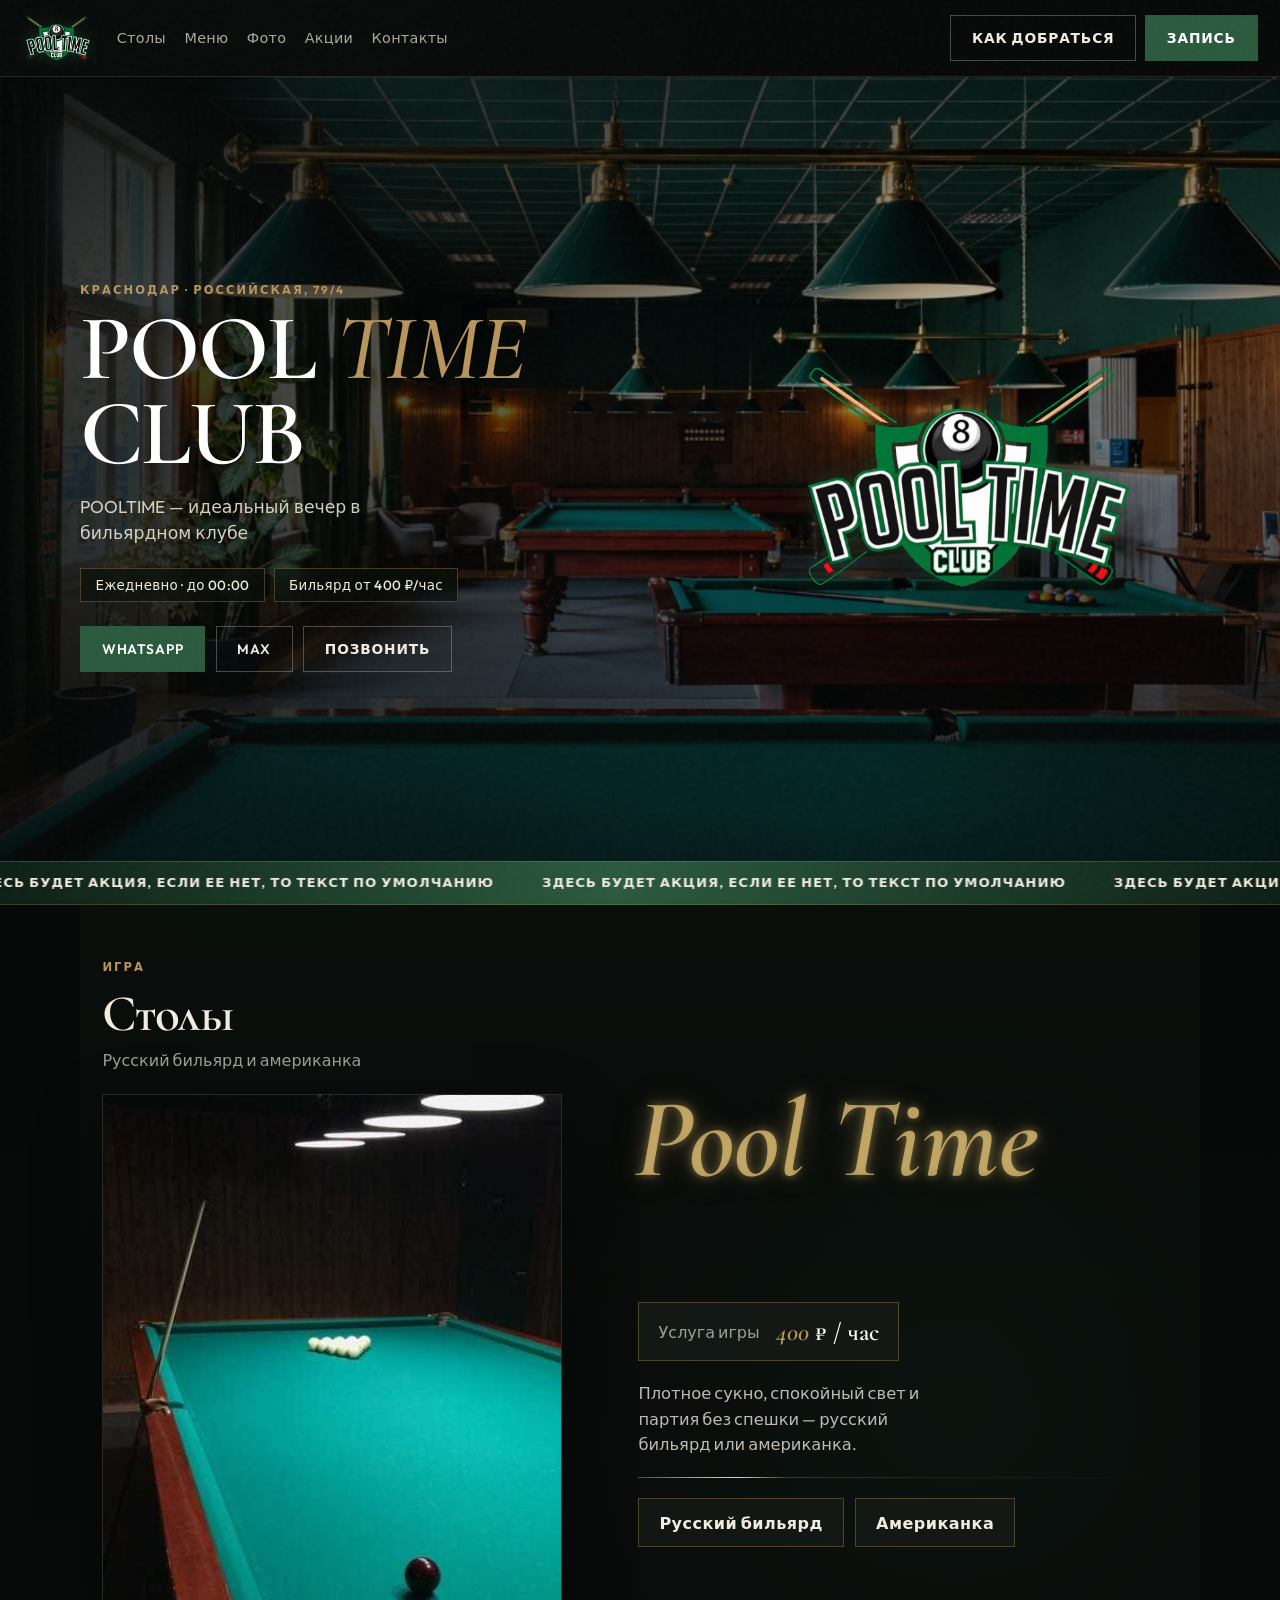
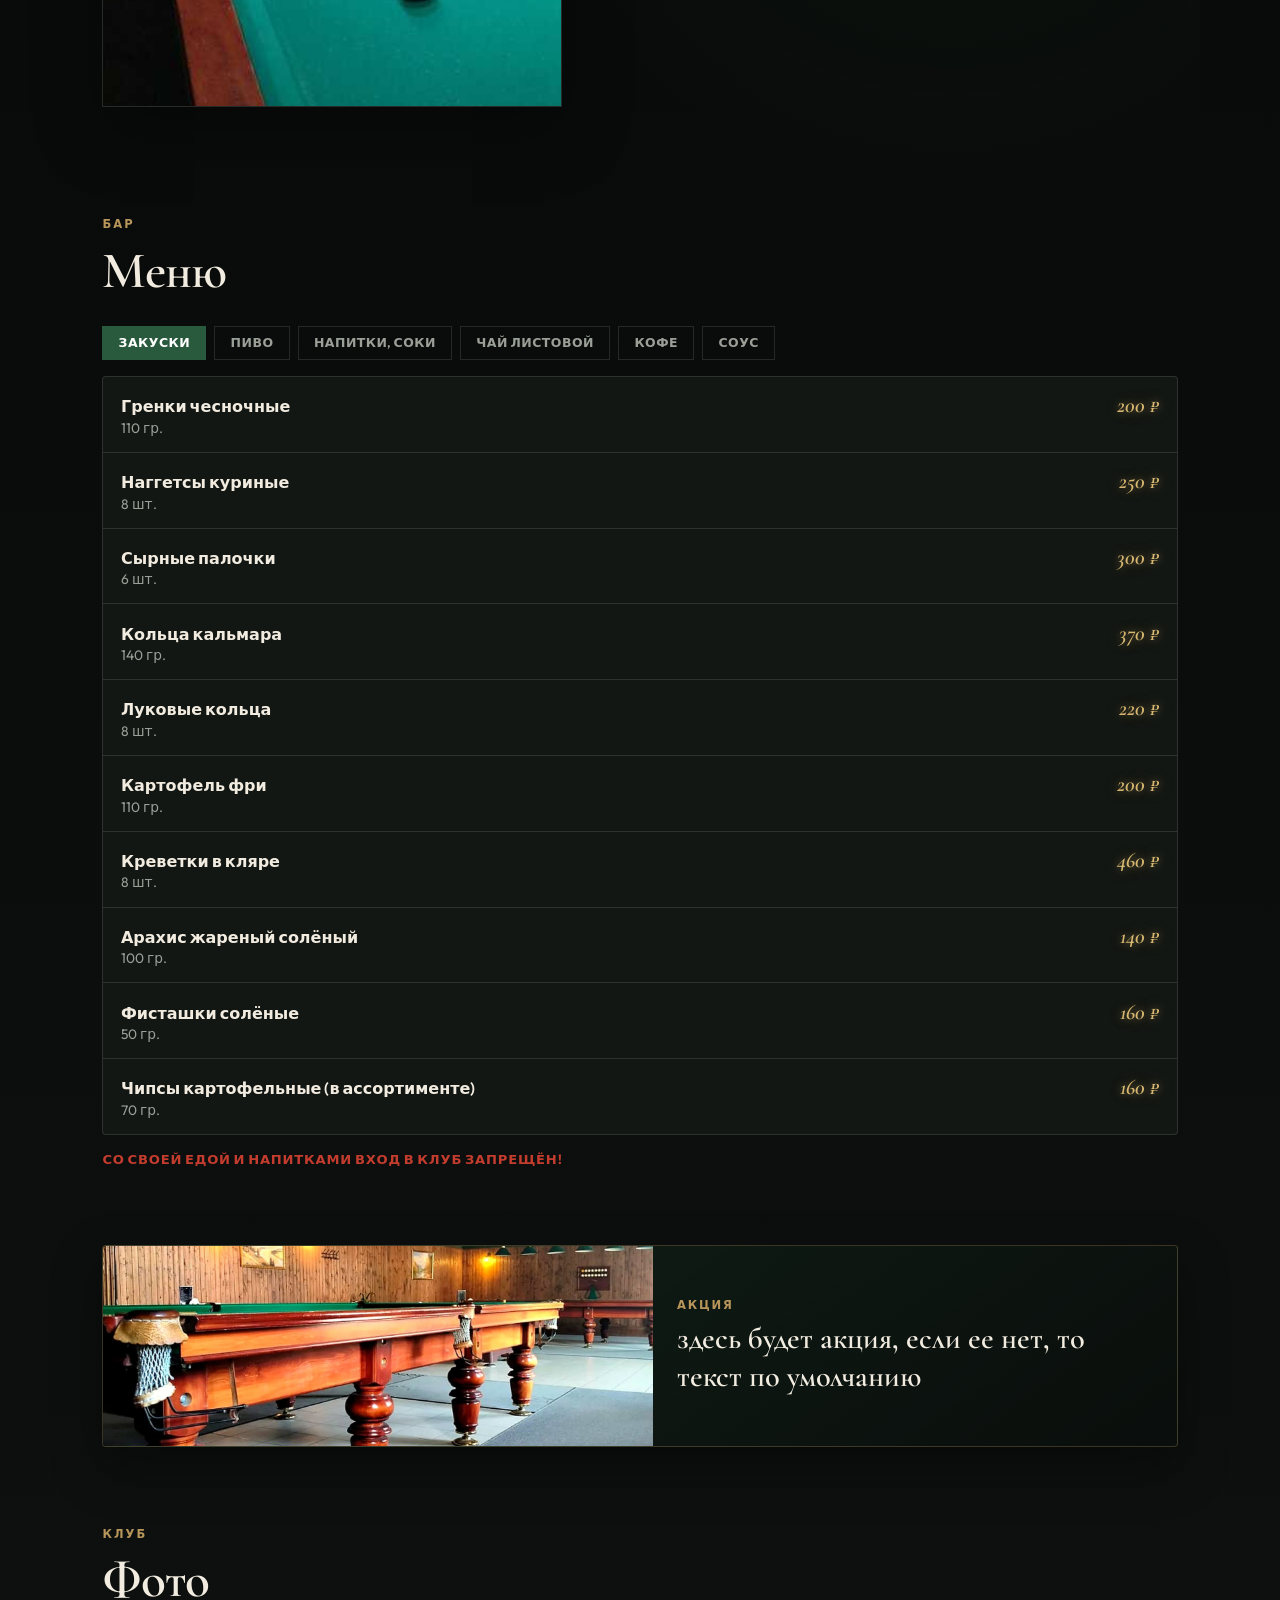
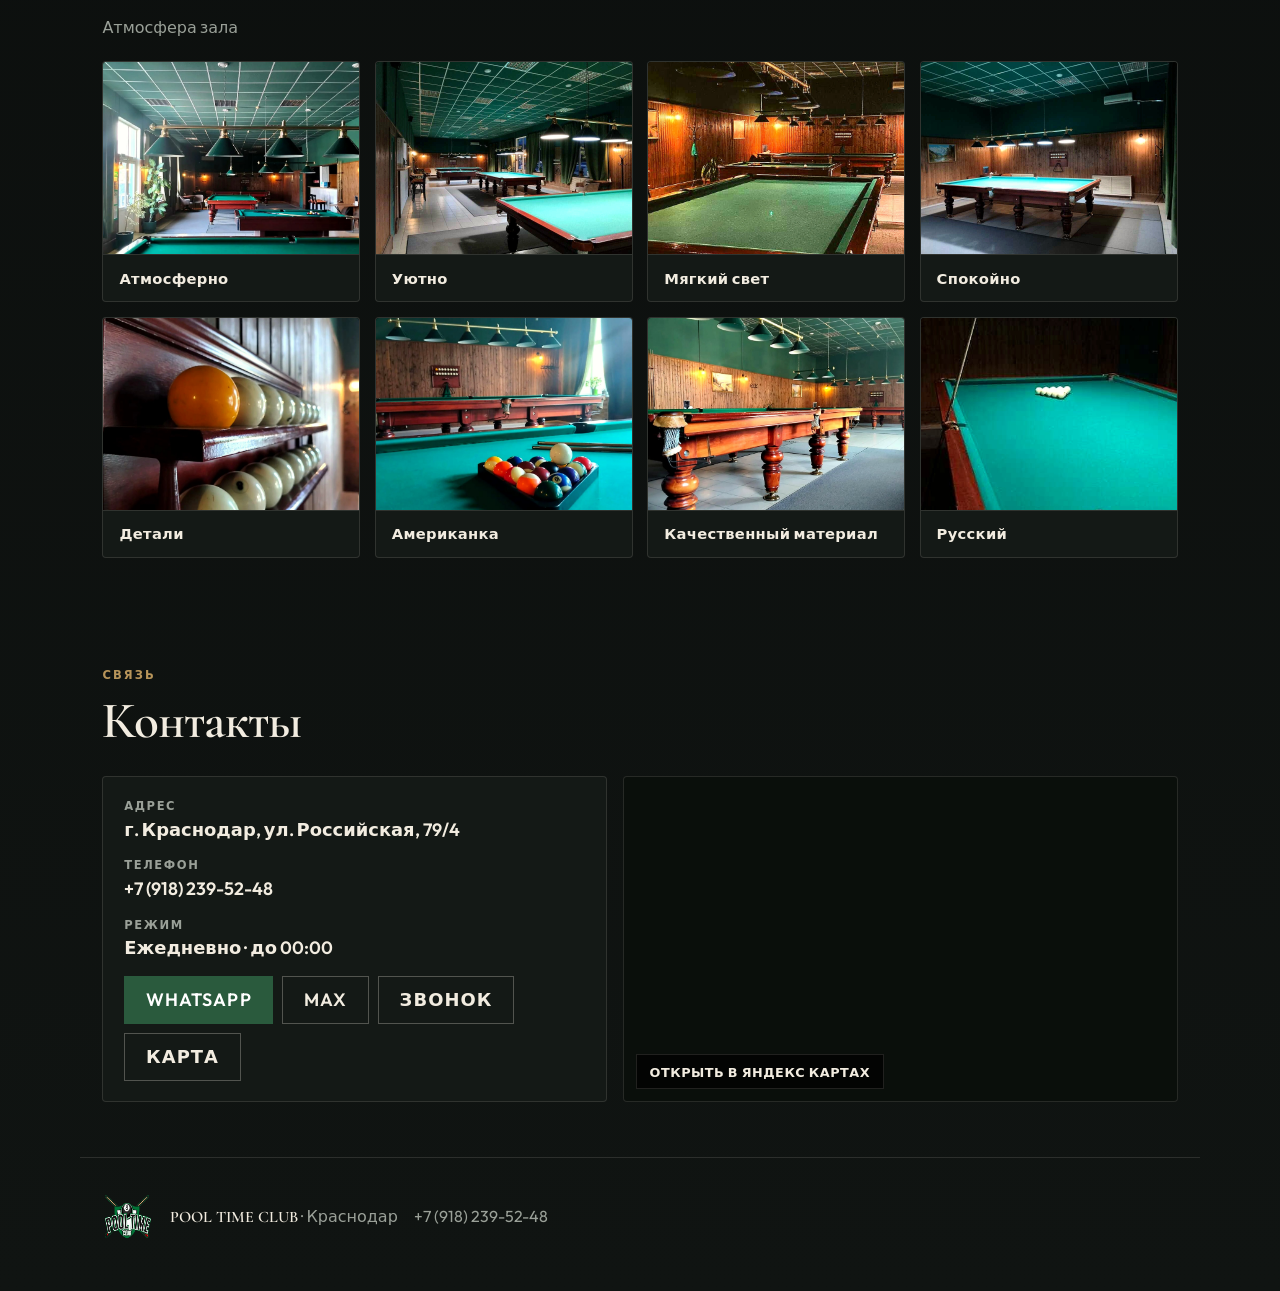
==== commit e23ab2f0: "Add files via upload" ====
--- a/index.html
+++ b/index.html
@@ -9,7 +9,7 @@
   <link rel="preconnect" href="https://fonts.googleapis.com" />
   <link rel="preconnect" href="https://fonts.gstatic.com" crossorigin />
   <link href="https://fonts.googleapis.com/css2?family=Cormorant+Garamond:ital,wght@0,500;0,600;0,700;1,500&family=Outfit:wght@400;500;600;700&display=swap" rel="stylesheet" />
-  <link rel="stylesheet" href="styles.css?v=blend16" />
+  <link rel="stylesheet" href="styles.css?v=blend21" />
 </head>
 <body>
   <div class="noise" aria-hidden="true"></div>
@@ -45,7 +45,6 @@
           <p class="hero__lead" id="hero-tagline">POOLTIME — идеальный вечер в бильярдном клубе</p>
           <div class="hero__meta">
             <span id="hero-hours">Ежедневно · до 00:00</span>
-            <span id="hero-rating">4.5 на Яндекс Картах</span>
             <span id="hero-price">Бильярд от 400 ₽/час</span>
           </div>
           <div class="hero__cta">
@@ -59,7 +58,16 @@
         </div>
       </div>
       <div class="promo-rail" id="promo-rail" aria-live="polite">
-        <div class="promo-rail__track" id="promo-track"></div>
+        <div class="promo-rail__track" id="promo-track">
+          <span>здесь будет акция, если ее нет, то текст по умолчанию</span>
+          <span>здесь будет акция, если ее нет, то текст по умолчанию</span>
+          <span>здесь будет акция, если ее нет, то текст по умолчанию</span>
+          <span>здесь будет акция, если ее нет, то текст по умолчанию</span>
+          <span>здесь будет акция, если ее нет, то текст по умолчанию</span>
+          <span>здесь будет акция, если ее нет, то текст по умолчанию</span>
+          <span>здесь будет акция, если ее нет, то текст по умолчанию</span>
+          <span>здесь будет акция, если ее нет, то текст по умолчанию</span>
+        </div>
       </div>
     </section>
 
@@ -151,6 +159,6 @@
     <p id="foot-phone">+7 (918) 239-52-48</p>
   </footer>
 
-  <script src="script.js?v=blend14"></script>
+  <script src="script.js?v=blend16"></script>
 </body>
 </html>
--- a/styles.css
+++ b/styles.css
@@ -256,22 +256,24 @@
   min-height: 44px;
   display: flex;
   align-items: center;
+  transform: translateZ(0);
+  -webkit-backface-visibility: hidden;
+  backface-visibility: hidden;
 }
 .promo-rail__track {
   display: flex;
   gap: 3rem;
   white-space: nowrap;
   width: max-content;
-  animation: marquee 90s linear infinite;
   padding: 0.7rem 0;
   font-weight: 600;
   letter-spacing: 0.08em;
   text-transform: uppercase;
   font-size: 0.82rem;
-}
-@keyframes marquee {
-  from { transform: translateX(0); }
-  to { transform: translateX(-50%); }
+  transform: translate3d(0, 0, 0);
+  will-change: transform;
+  backface-visibility: hidden;
+  -webkit-backface-visibility: hidden;
 }
 
 .tables-row {
@@ -758,19 +760,68 @@
   .cards,
   .media-grid { grid-template-columns: 1fr; }
   .hero__cta {
-    display: grid;
-    grid-template-columns: 1fr;
-    gap: 0.5rem;
-  }
-  .hero__cta .btn { width: 100%; }
+    display: flex;
+    flex-wrap: nowrap;
+    justify-content: center;
+    align-items: stretch;
+    gap: 0.45rem;
+    width: 100%;
+  }
+  .hero__cta .btn {
+    width: auto;
+    flex: 0 1 auto;
+    min-width: 0;
+    min-height: 40px;
+    padding: 0.55rem 0.7rem;
+    font-size: 0.7rem;
+    letter-spacing: 0.04em;
+  }
   .hero h1 { font-size: clamp(2.6rem, 13vw, 3.4rem); }
   .tables-row {
     grid-template-columns: 1fr;
-    justify-items: start;
+    justify-items: stretch;
+    gap: 1.35rem;
   }
   .tables-shot {
-    width: min(200px, 55vw);
-  }
+    width: 100%;
+    max-width: 100%;
+    margin-inline: 0;
+  }
+  .tables-shot img {
+    aspect-ratio: 4 / 5;
+    object-position: 42% 32%;
+  }
+  .tables-side {
+    width: 100%;
+    align-items: center;
+    text-align: center;
+    padding: 3rem 0 0.4rem;
+  }
+  .tables-mark {
+    left: 0;
+    right: 0;
+    width: 100%;
+    text-align: center;
+    font-size: clamp(2.8rem, 13vw, 3.8rem);
+  }
+  .tables-aside-text {
+    margin-inline: auto;
+    text-align: center;
+    max-width: 34ch;
+  }
+  .tables-rule { margin-inline: auto; }
+  .tables-types {
+    justify-content: center;
+    flex-wrap: wrap;
+    width: 100%;
+    gap: 0.55rem;
+  }
+  .tables-type {
+    flex: 1 1 auto;
+    text-align: center;
+    min-width: 0;
+  }
+  .price-pill { margin-inline: auto; width: 100%; max-width: 100%; }
 }
 
 @media (prefers-reduced-motion: reduce) {
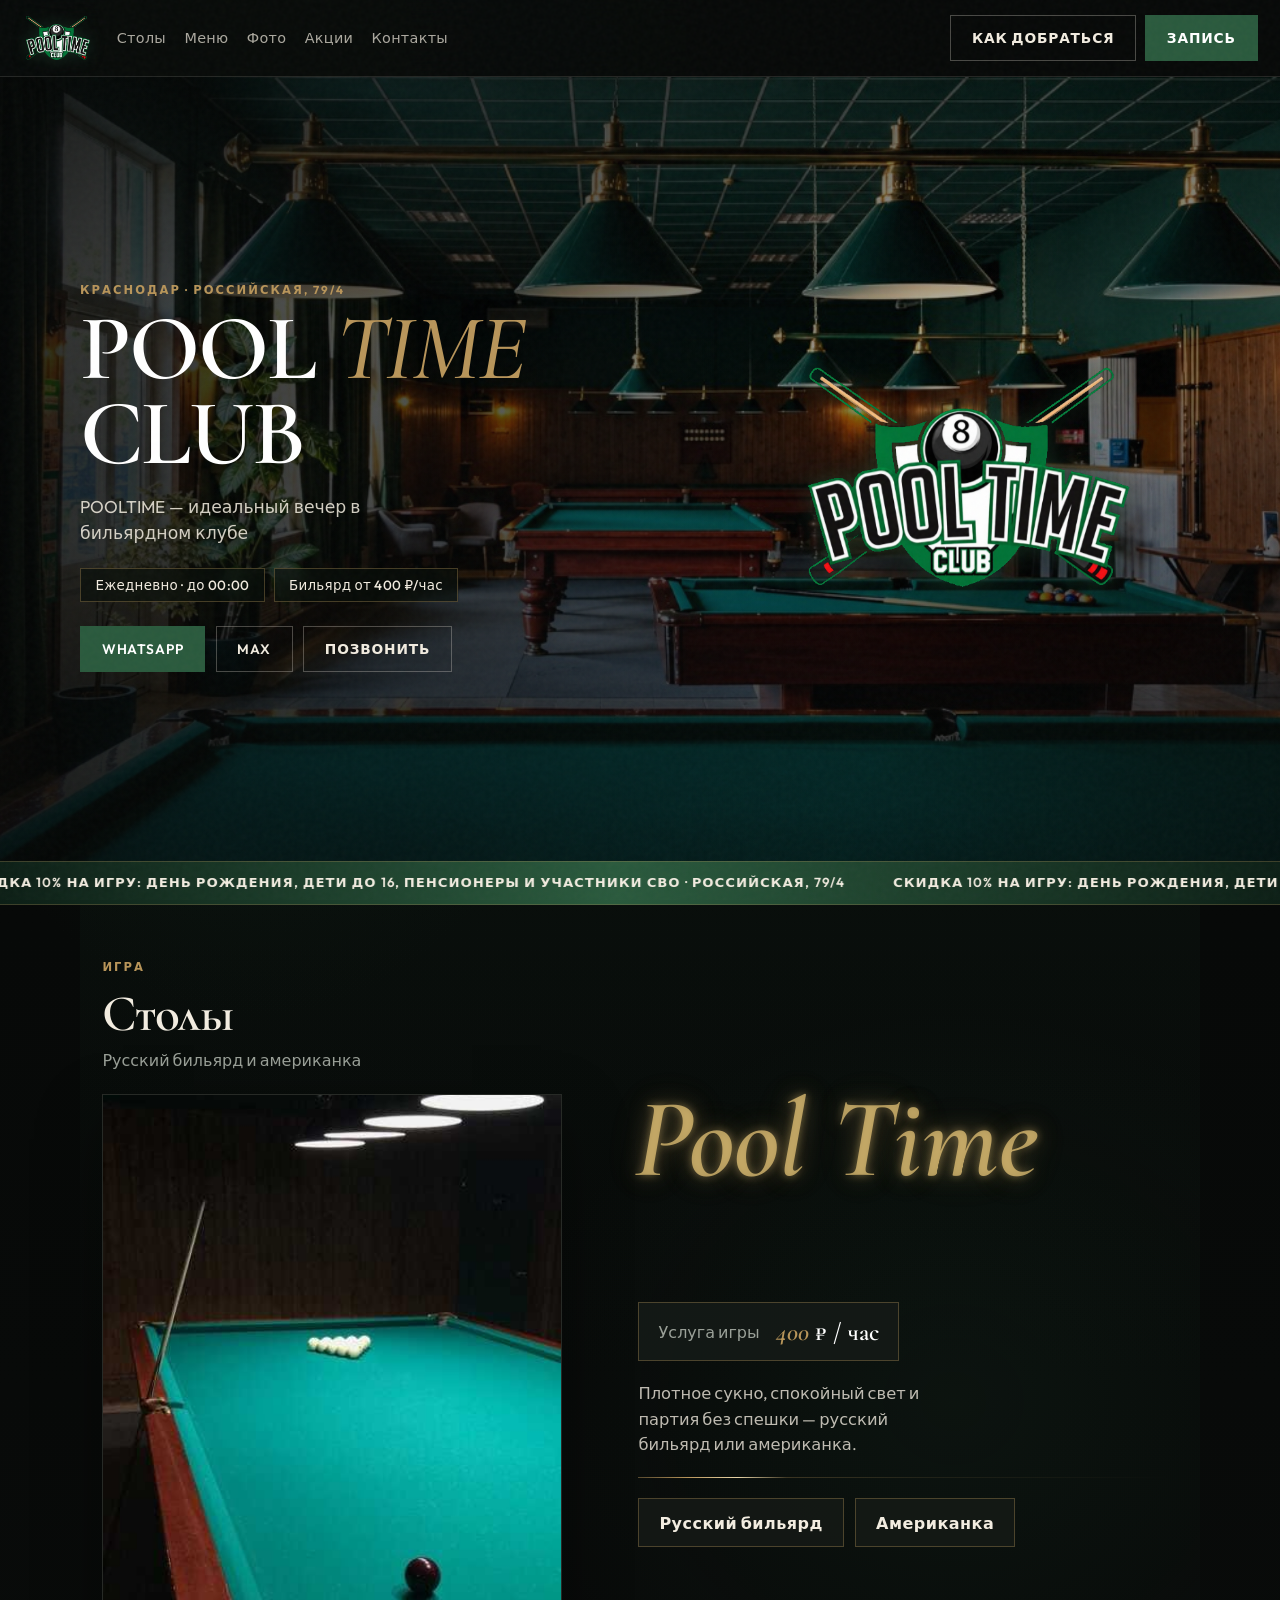
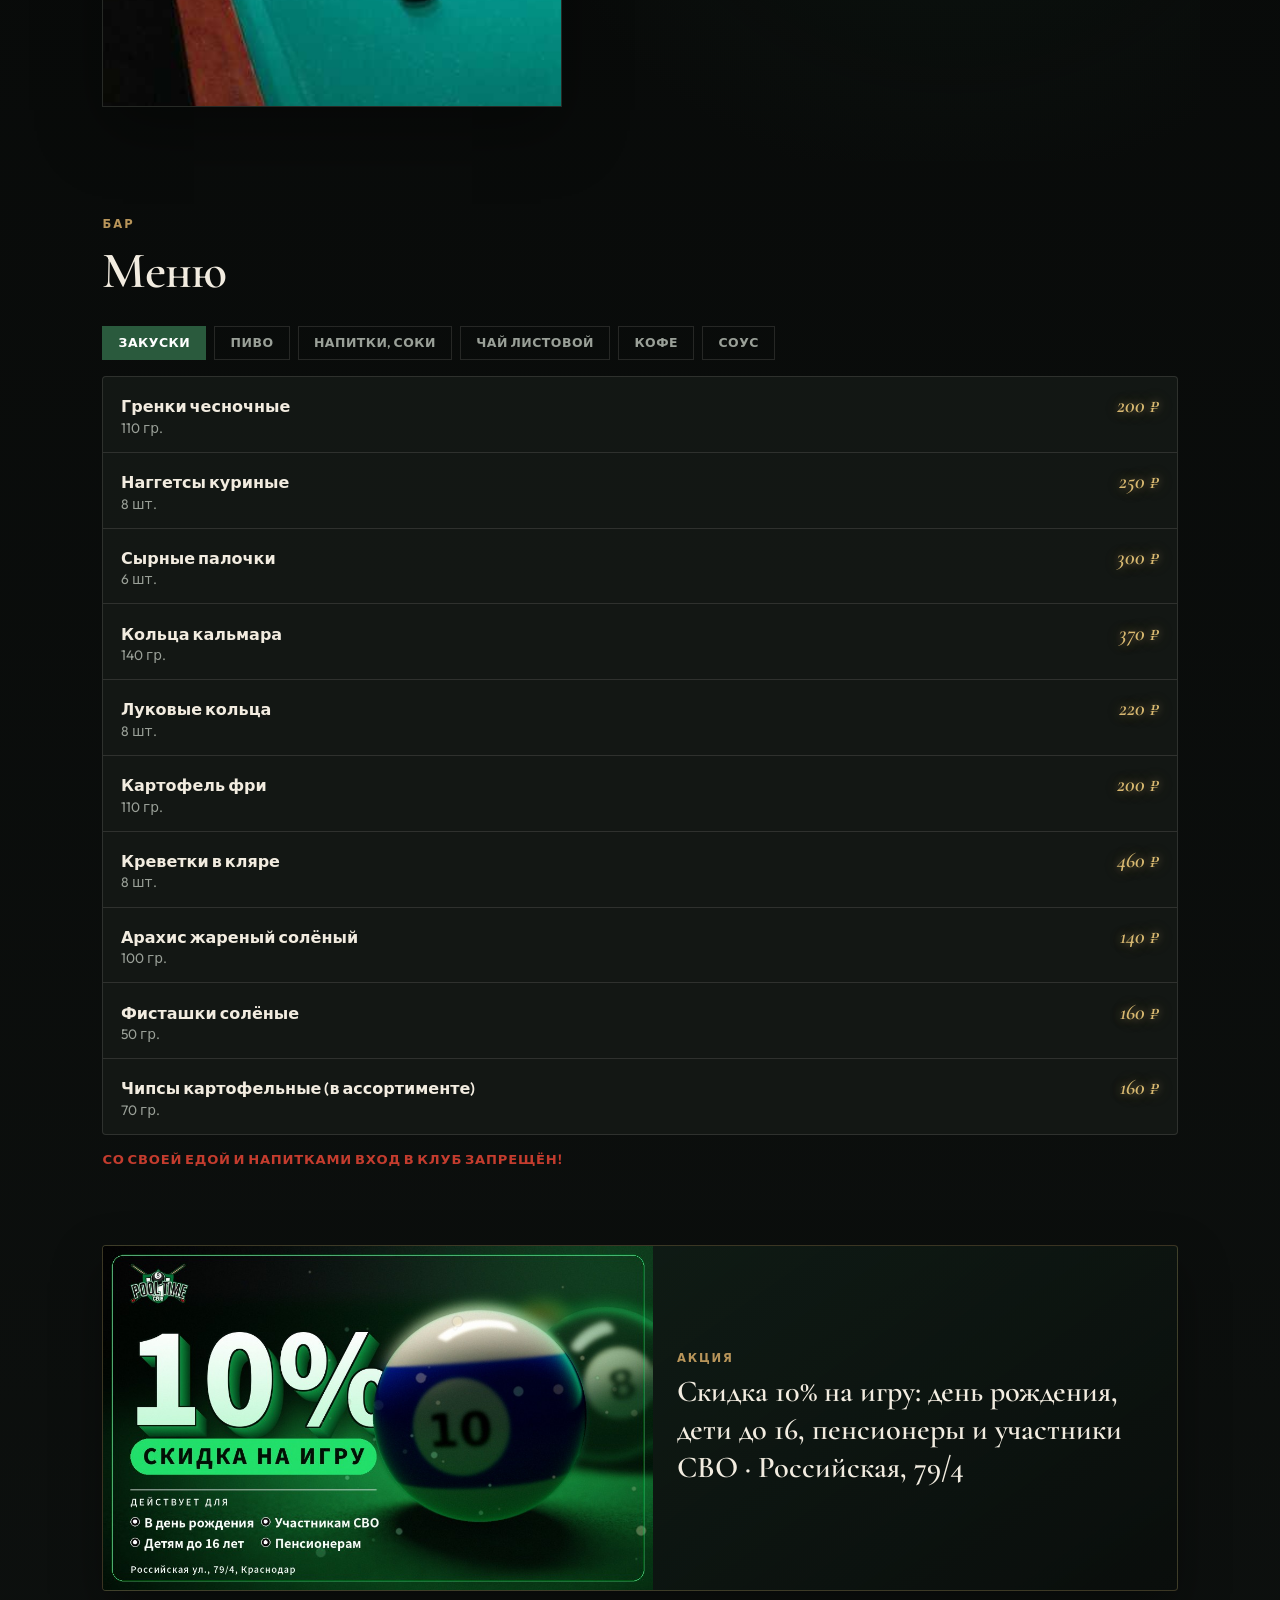
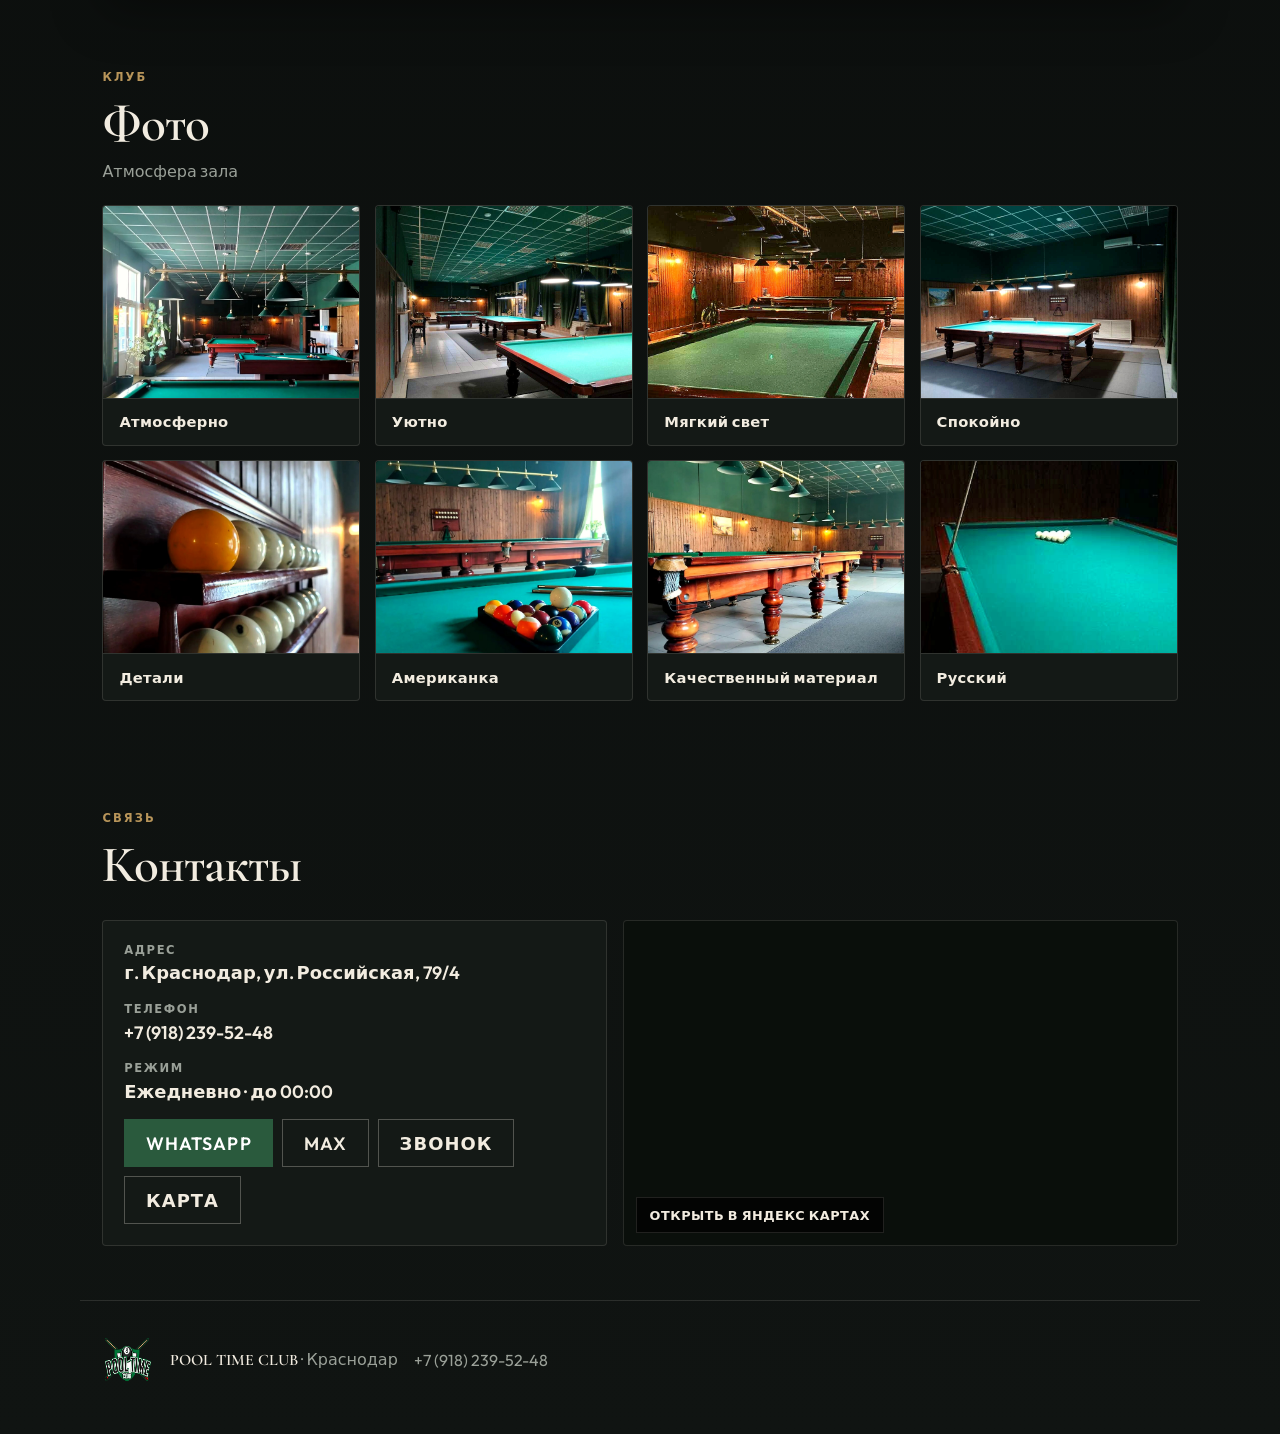
==== commit 4e183dfd: "Add files via upload" ====
--- a/index.html
+++ b/index.html
@@ -9,7 +9,7 @@
   <link rel="preconnect" href="https://fonts.googleapis.com" />
   <link rel="preconnect" href="https://fonts.gstatic.com" crossorigin />
   <link href="https://fonts.googleapis.com/css2?family=Cormorant+Garamond:ital,wght@0,500;0,600;0,700;1,500&family=Outfit:wght@400;500;600;700&display=swap" rel="stylesheet" />
-  <link rel="stylesheet" href="styles.css?v=blend21" />
+  <link rel="stylesheet" href="styles.css?v=blend22" />
 </head>
 <body>
   <div class="noise" aria-hidden="true"></div>
@@ -59,14 +59,14 @@
       </div>
       <div class="promo-rail" id="promo-rail" aria-live="polite">
         <div class="promo-rail__track" id="promo-track">
-          <span>здесь будет акция, если ее нет, то текст по умолчанию</span>
-          <span>здесь будет акция, если ее нет, то текст по умолчанию</span>
-          <span>здесь будет акция, если ее нет, то текст по умолчанию</span>
-          <span>здесь будет акция, если ее нет, то текст по умолчанию</span>
-          <span>здесь будет акция, если ее нет, то текст по умолчанию</span>
-          <span>здесь будет акция, если ее нет, то текст по умолчанию</span>
-          <span>здесь будет акция, если ее нет, то текст по умолчанию</span>
-          <span>здесь будет акция, если ее нет, то текст по умолчанию</span>
+          <span>Скидка 10% на игру: день рождения, дети до 16, пенсионеры и участники СВО · Российская, 79/4</span>
+          <span>Скидка 10% на игру: день рождения, дети до 16, пенсионеры и участники СВО · Российская, 79/4</span>
+          <span>Скидка 10% на игру: день рождения, дети до 16, пенсионеры и участники СВО · Российская, 79/4</span>
+          <span>Скидка 10% на игру: день рождения, дети до 16, пенсионеры и участники СВО · Российская, 79/4</span>
+          <span>Скидка 10% на игру: день рождения, дети до 16, пенсионеры и участники СВО · Российская, 79/4</span>
+          <span>Скидка 10% на игру: день рождения, дети до 16, пенсионеры и участники СВО · Российская, 79/4</span>
+          <span>Скидка 10% на игру: день рождения, дети до 16, пенсионеры и участники СВО · Российская, 79/4</span>
+          <span>Скидка 10% на игру: день рождения, дети до 16, пенсионеры и участники СВО · Российская, 79/4</span>
         </div>
       </div>
     </section>
@@ -114,7 +114,7 @@
         </div>
         <div class="promo-card__body">
           <p class="promo-card__label">Акция</p>
-          <p class="promo-card__text" id="promo-text">POOLTIME — идеальный вечер в бильярдном клубе</p>
+          <p class="promo-card__text" id="promo-text">Скидка 10% на игру: день рождения, дети до 16, пенсионеры и участники СВО · Российская, 79/4</p>
         </div>
       </div>
     </section>
--- a/styles.css
+++ b/styles.css
@@ -443,17 +443,20 @@
   box-shadow: 0 20px 50px rgba(0, 0, 0, 0.35);
 }
 .promo-card__media {
-  min-height: 200px;
+  min-height: 0;
   background: #0a0f0b;
   position: relative;
+  display: flex;
+  align-items: center;
+  justify-content: center;
+  aspect-ratio: 1024 / 640;
 }
 .promo-card__media img {
   width: 100%;
   height: 100%;
-  object-fit: cover;
+  object-fit: contain;
   object-position: center;
-  position: absolute;
-  inset: 0;
+  display: block;
 }
 .promo-card__body {
   padding: 1.4rem 1.5rem;
